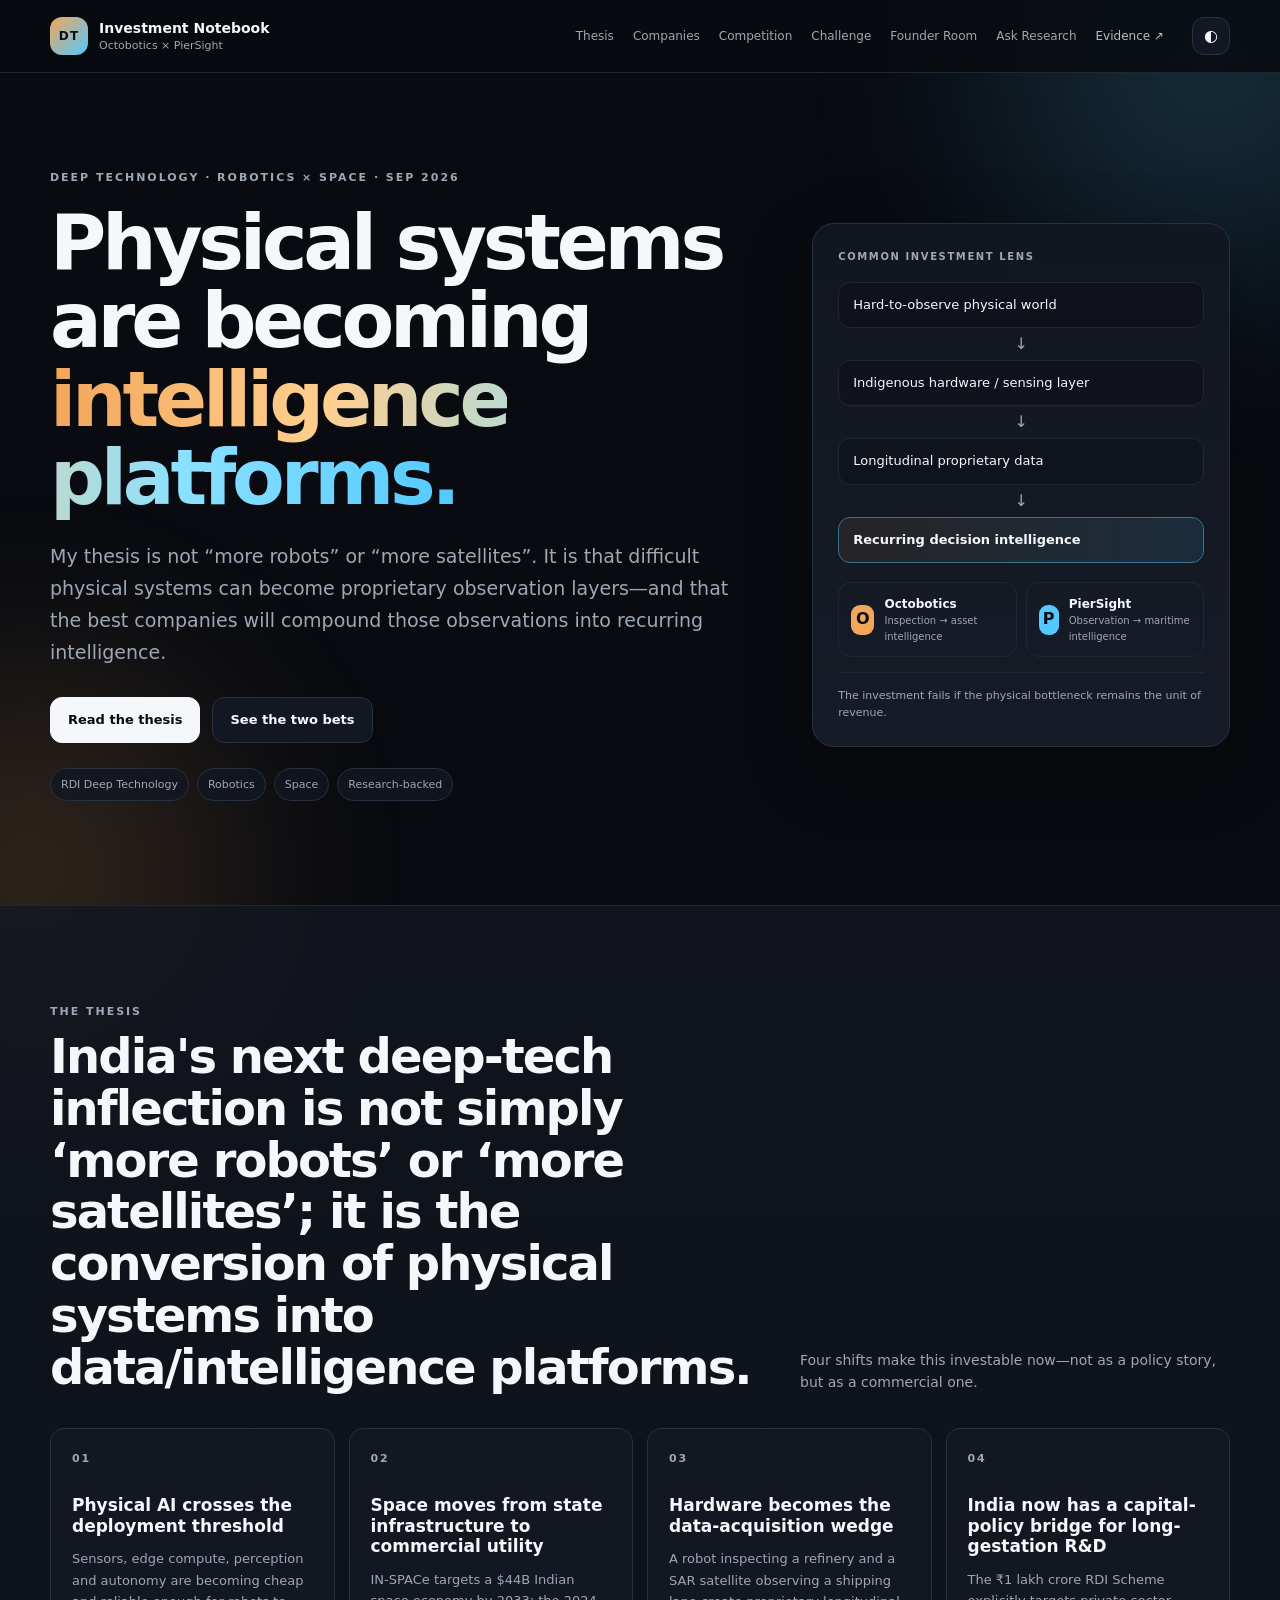
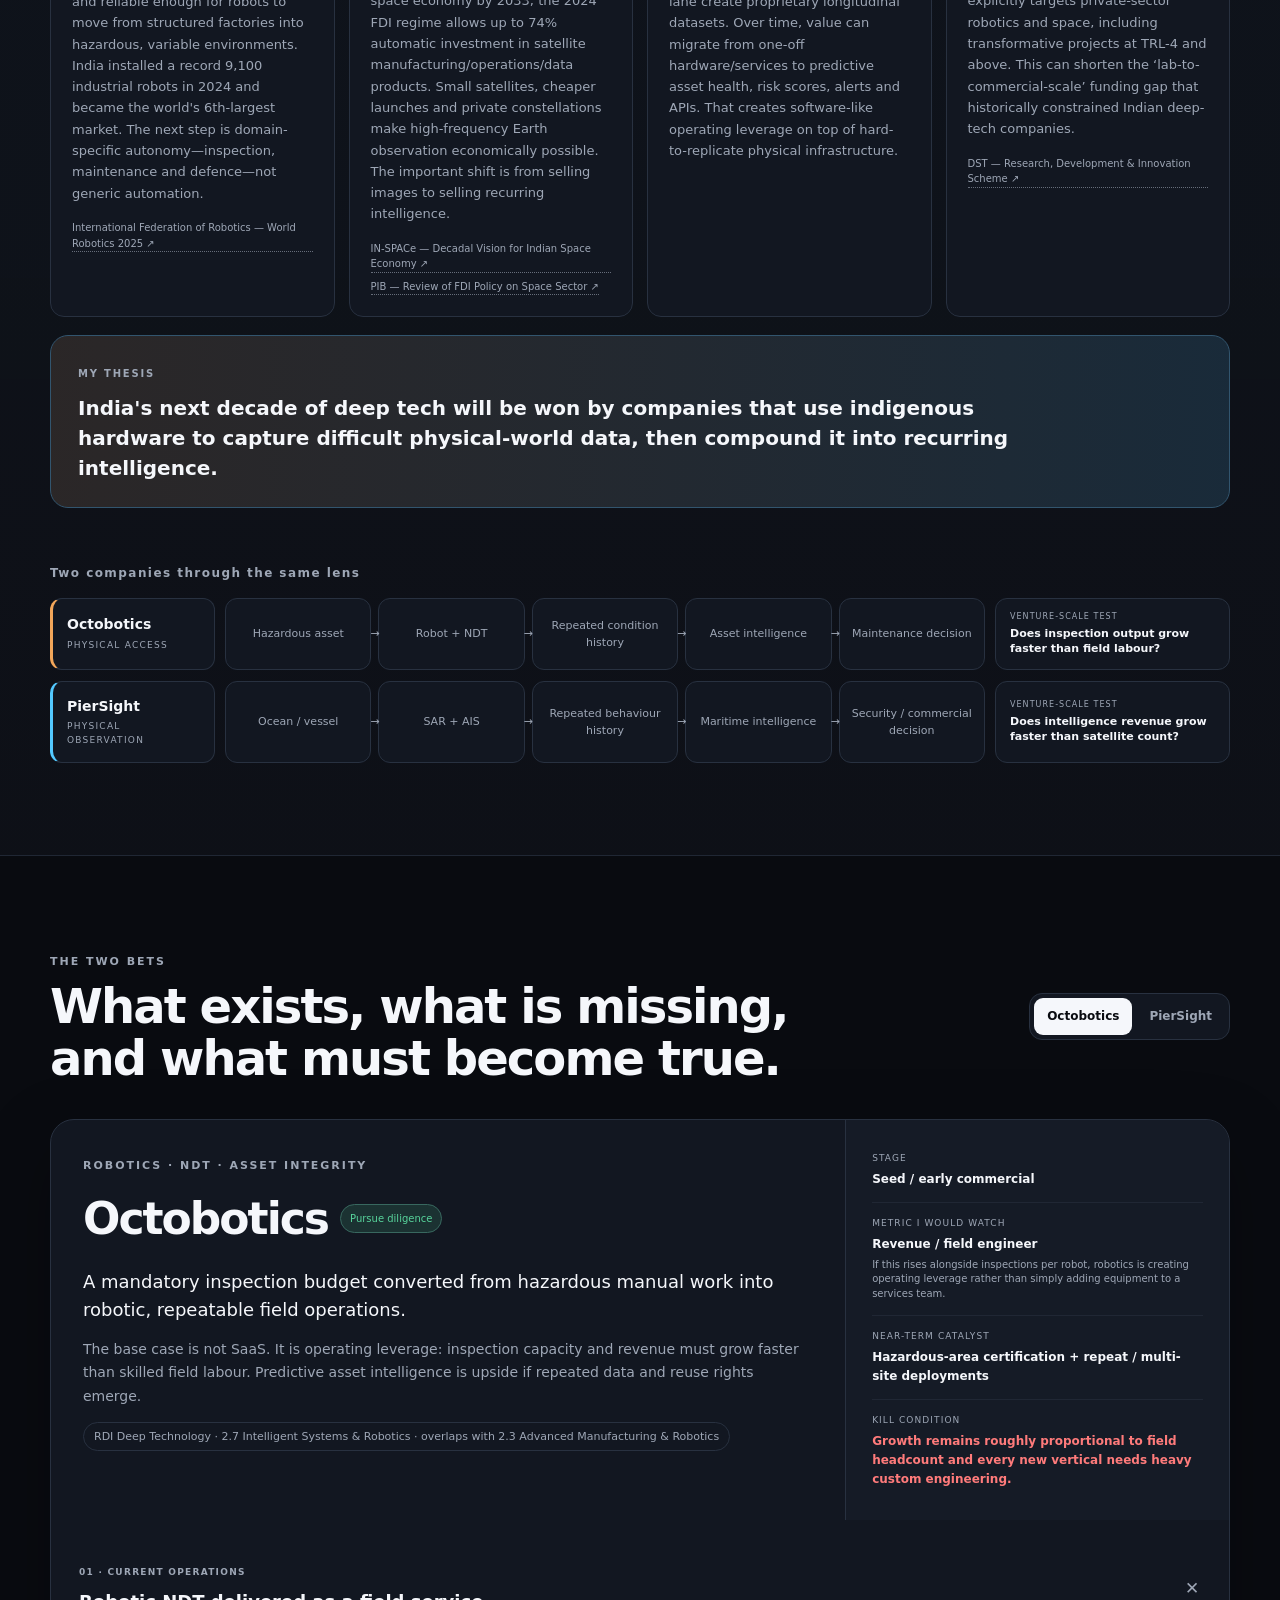
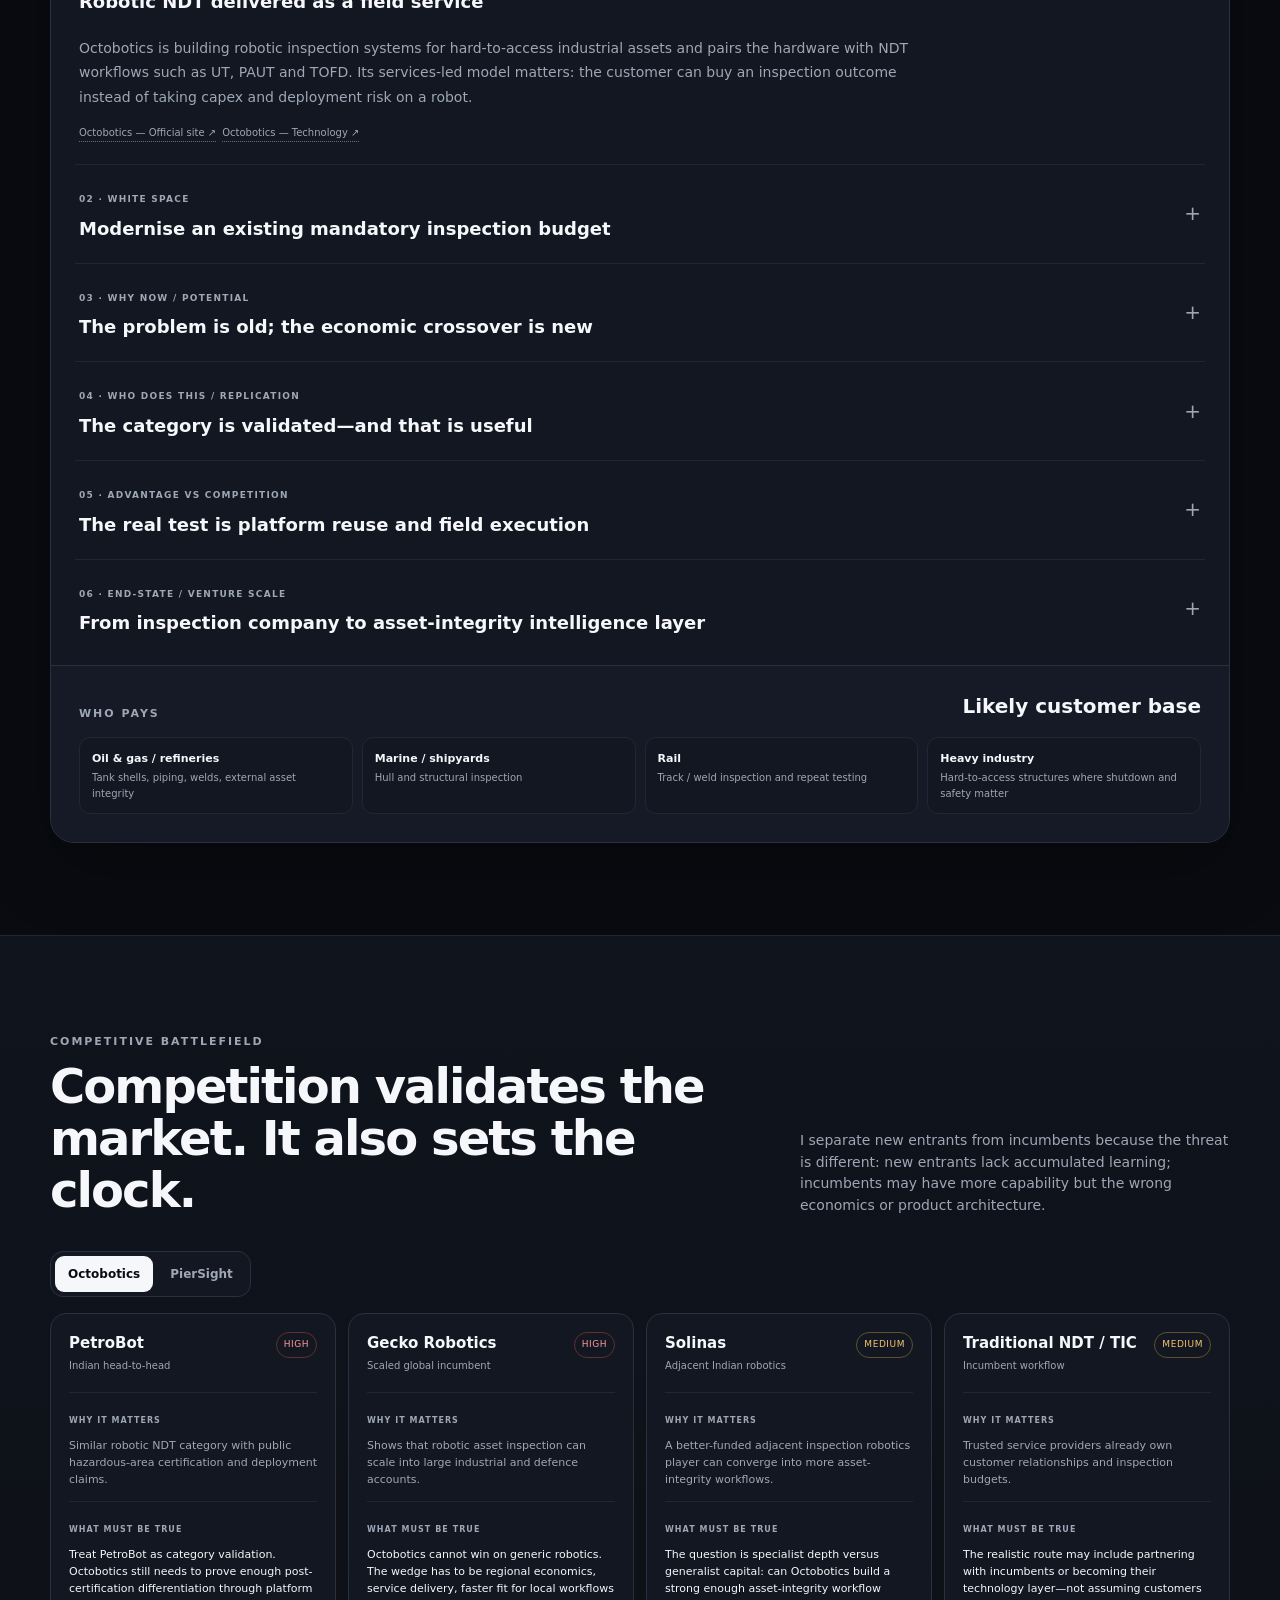
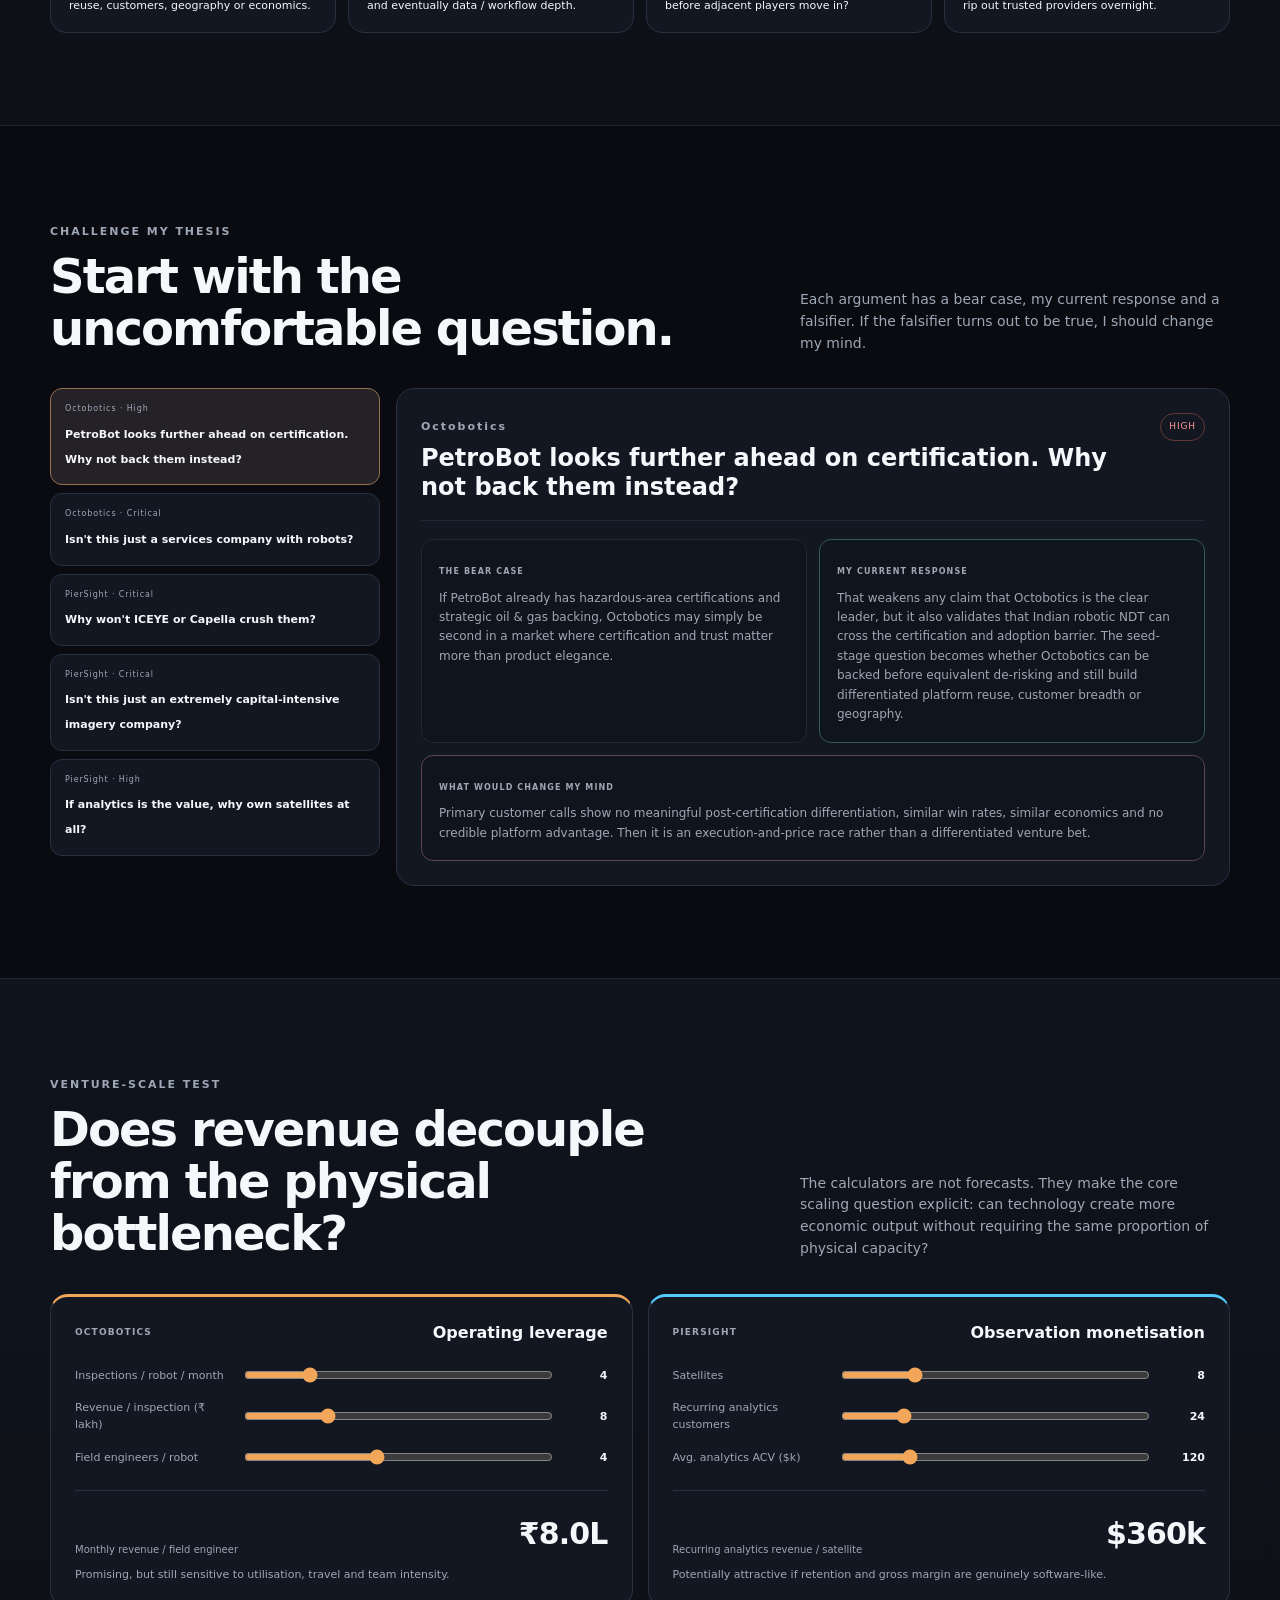
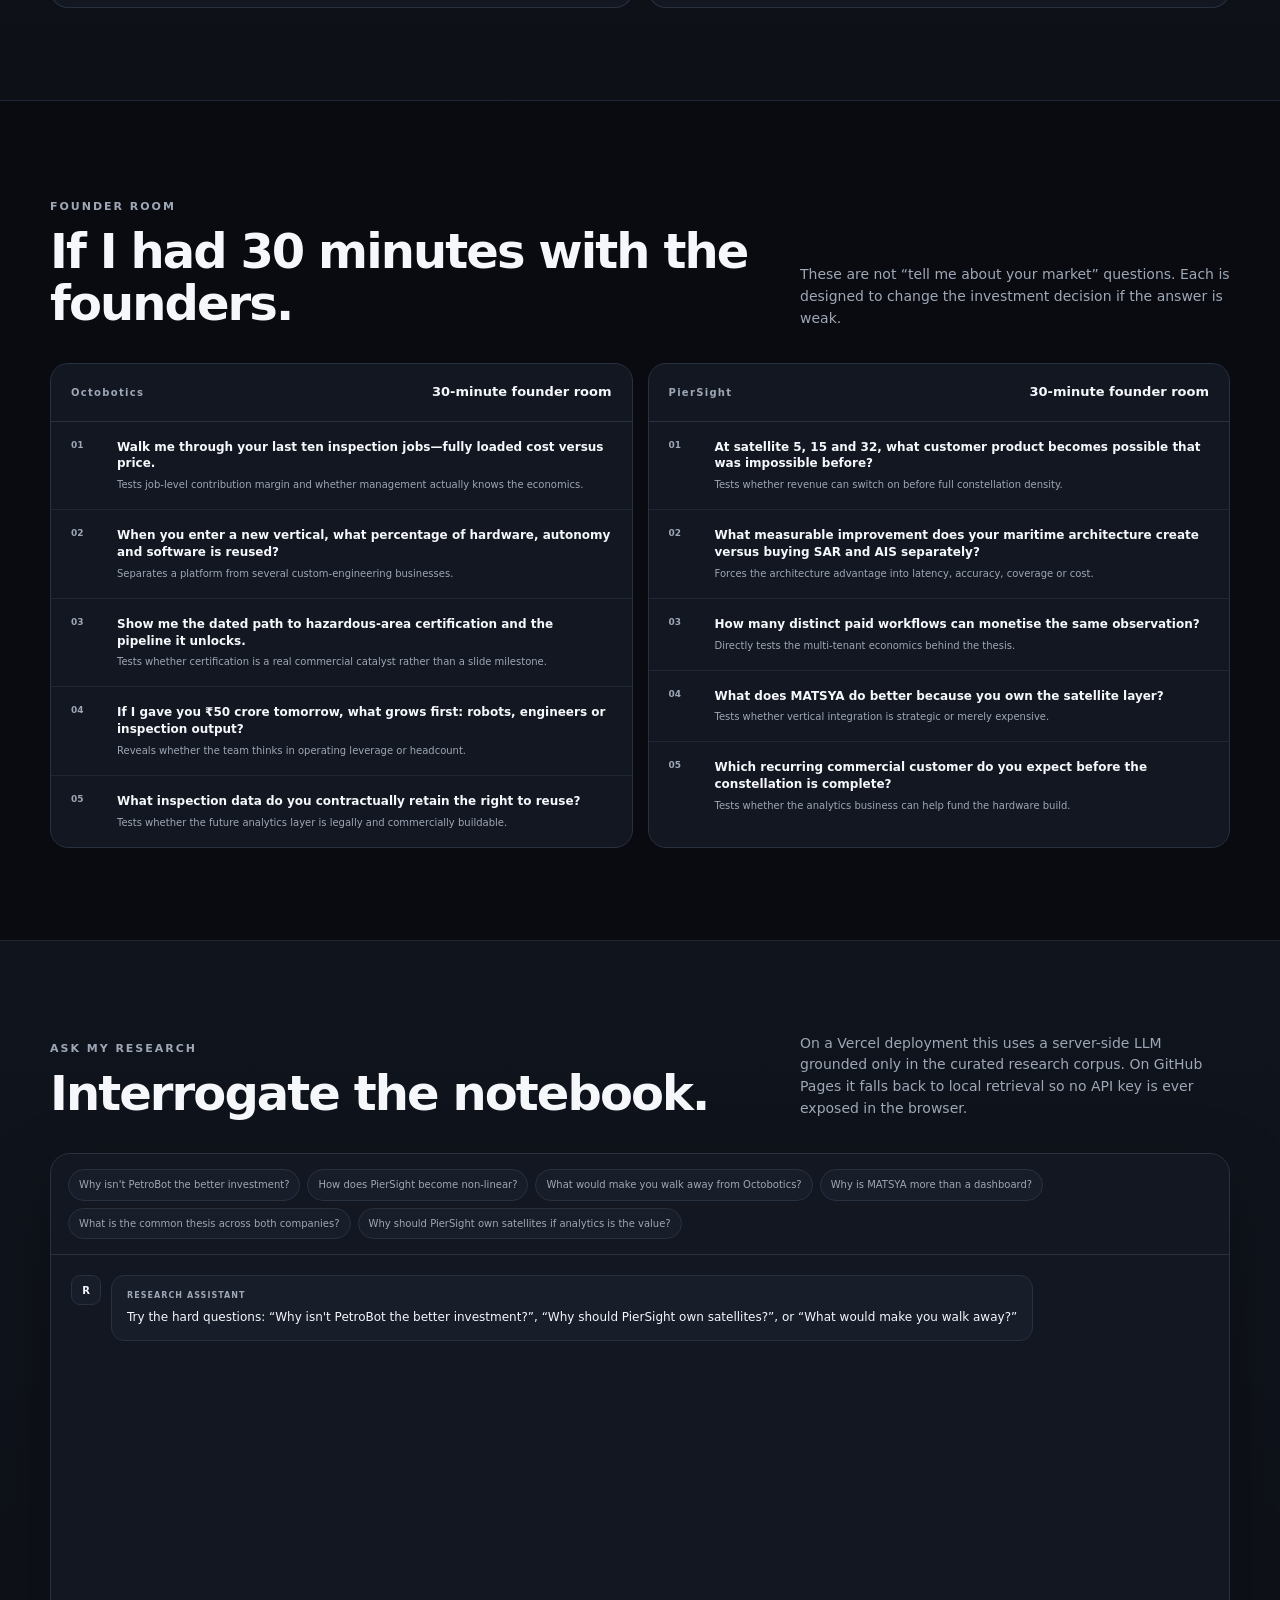
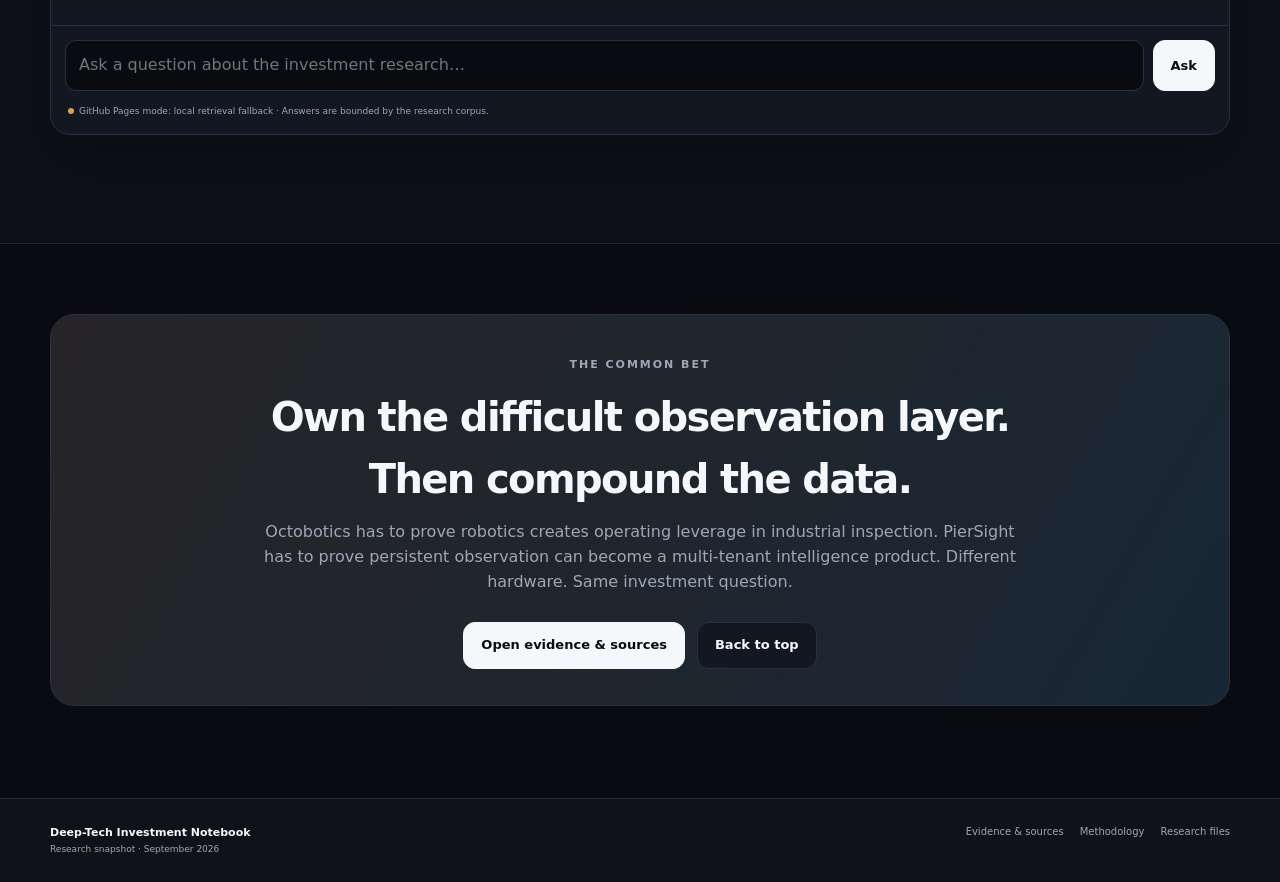
==== index.html @ a045b6f2 "Upgrade to V3" ====
<!doctype html>
<html lang="en" data-theme="dark">
<head>
  <meta charset="utf-8" />
  <meta name="viewport" content="width=device-width, initial-scale=1" />
  <meta name="description" content="Interactive investment notebook on Octobotics and PierSight — Indian deep-tech, robotics and space intelligence." />
  <meta name="color-scheme" content="dark light" />
  <title>Deep-Tech Investment Notebook — Octobotics × PierSight</title>
  <link rel="stylesheet" href="styles.css" />
</head>
<body>
  <div class="ambient ambient-a"></div>
  <div class="ambient ambient-b"></div>

  <header class="nav-shell">
    <nav class="nav wrap">
      <a class="brand" href="#top" aria-label="Home">
        <span class="brand-mark">DT</span>
        <span class="brand-copy"><b>Investment Notebook</b><small>Octobotics × PierSight</small></span>
      </a>
      <div class="nav-links">
        <a href="#thesis">Thesis</a>
        <a href="#companies">Companies</a>
        <a href="#competition">Competition</a>
        <a href="#challenge">Challenge</a>
        <a href="#founder-room">Founder Room</a>
        <a href="#ask">Ask Research</a>
        <a href="evidence.html" class="nav-muted">Evidence ↗</a>
      </div>
      <button id="themeToggle" class="icon-btn" aria-label="Toggle theme">◐</button>
    </nav>
  </header>

  <main id="top">
    <section class="hero wrap section">
      <div class="hero-grid">
        <div class="hero-copy-wrap">
          <div class="eyebrow">DEEP TECHNOLOGY · ROBOTICS × SPACE · SEP 2026</div>
          <h1>Physical systems are becoming <span class="grad">intelligence platforms.</span></h1>
          <p class="hero-copy">My thesis is not “more robots” or “more satellites”. It is that difficult physical systems can become proprietary observation layers—and that the best companies will compound those observations into recurring intelligence.</p>
          <div class="hero-actions">
            <a class="btn primary" href="#thesis">Read the thesis</a>
            <a class="btn ghost" href="#companies">See the two bets</a>
          </div>
          <div class="hero-proof">
            <span>RDI Deep Technology</span>
            <span>Robotics</span>
            <span>Space</span>
            <span>Research-backed</span>
          </div>
        </div>

        <aside class="hero-panel">
          <div class="hero-panel-label">COMMON INVESTMENT LENS</div>
          <div class="equation vertical">
            <span>Hard-to-observe physical world</span>
            <i>↓</i>
            <span>Indigenous hardware / sensing layer</span>
            <i>↓</i>
            <span>Longitudinal proprietary data</span>
            <i>↓</i>
            <strong>Recurring decision intelligence</strong>
          </div>
          <div class="hero-company-pair">
            <div class="mini-company octo-card"><span>O</span><div><b>Octobotics</b><small>Inspection → asset intelligence</small></div></div>
            <div class="mini-company pier-card"><span>P</span><div><b>PierSight</b><small>Observation → maritime intelligence</small></div></div>
          </div>
          <div class="hero-panel-foot">The investment fails if the physical bottleneck remains the unit of revenue.</div>
        </aside>
      </div>
    </section>

    <section id="thesis" class="section band">
      <div class="wrap">
        <div class="section-head thesis-head">
          <div><span class="kicker">THE THESIS</span><h2 id="thesisHeadline"></h2></div>
          <p>Four shifts make this investable now—not as a policy story, but as a commercial one.</p>
        </div>
        <div id="inflectionGrid" class="inflection-grid thesis-grid"></div>
        <div class="thesis-conclusion">
          <span>MY THESIS</span>
          <p id="thesisClosing"></p>
        </div>
        <div class="thesis-bridge">
          <div class="bridge-title">Two companies through the same lens</div>
          <div id="flowBoard" class="flow-board"></div>
        </div>
      </div>
    </section>

    <section id="companies" class="section wrap">
      <div class="section-head split-head">
        <div><span class="kicker">THE TWO BETS</span><h2>What exists, what is missing, and what must become true.</h2></div>
        <div class="segmented" role="tablist" aria-label="Choose company">
          <button class="seg active" data-company="octobotics">Octobotics</button>
          <button class="seg" data-company="piersight">PierSight</button>
        </div>
      </div>
      <div id="companyView"></div>
    </section>

    <section id="competition" class="section band">
      <div class="wrap">
        <div class="section-head">
          <div><span class="kicker">COMPETITIVE BATTLEFIELD</span><h2>Competition validates the market. It also sets the clock.</h2></div>
          <p>I separate new entrants from incumbents because the threat is different: new entrants lack accumulated learning; incumbents may have more capability but the wrong economics or product architecture.</p>
        </div>
        <div class="competition-toolbar">
          <button class="chip active" data-comp-company="octobotics">Octobotics</button>
          <button class="chip" data-comp-company="piersight">PierSight</button>
        </div>
        <div id="competitionGrid" class="competition-grid"></div>
      </div>
    </section>

    <section id="challenge" class="section wrap">
      <div class="section-head">
        <div><span class="kicker">CHALLENGE MY THESIS</span><h2>Start with the uncomfortable question.</h2></div>
        <p>Each argument has a bear case, my current response and a falsifier. If the falsifier turns out to be true, I should change my mind.</p>
      </div>
      <div class="challenge-layout">
        <div id="challengeRail" class="challenge-rail"></div>
        <article id="challengeStage" class="challenge-stage"></article>
      </div>
    </section>

    <section id="venture" class="section band">
      <div class="wrap">
        <div class="section-head">
          <div><span class="kicker">VENTURE-SCALE TEST</span><h2>Does revenue decouple from the physical bottleneck?</h2></div>
          <p>The calculators are not forecasts. They make the core scaling question explicit: can technology create more economic output without requiring the same proportion of physical capacity?</p>
        </div>
        <div class="calc-grid">
          <article class="calc-card octo-accent">
            <div class="calc-title"><span>OCTOBOTICS</span><b>Operating leverage</b></div>
            <label>Inspections / robot / month <input id="octoInspections" type="range" min="2" max="12" value="4"/><output id="octoInspectionsOut">4</output></label>
            <label>Revenue / inspection (₹ lakh) <input id="octoTicket" type="range" min="2" max="25" value="8"/><output id="octoTicketOut">8</output></label>
            <label>Field engineers / robot <input id="octoEngineers" type="range" min="1" max="8" value="4"/><output id="octoEngineersOut">4</output></label>
            <div class="metric-big"><span>Monthly revenue / field engineer</span><strong id="octoMetric">₹8.0L</strong></div>
            <p id="octoInterpretation" class="interpretation"></p>
          </article>

          <article class="calc-card pier-accent">
            <div class="calc-title"><span>PIERSIGHT</span><b>Observation monetisation</b></div>
            <label>Satellites <input id="pierSats" type="range" min="1" max="32" value="8"/><output id="pierSatsOut">8</output></label>
            <label>Recurring analytics customers <input id="pierCustomers" type="range" min="2" max="120" value="24"/><output id="pierCustomersOut">24</output></label>
            <label>Avg. analytics ACV ($k) <input id="pierAcv" type="range" min="20" max="500" step="10" value="120"/><output id="pierAcvOut">120</output></label>
            <div class="metric-big"><span>Recurring analytics revenue / satellite</span><strong id="pierMetric">$360k</strong></div>
            <p id="pierInterpretation" class="interpretation"></p>
          </article>
        </div>
      </div>
    </section>

    <section id="founder-room" class="section wrap">
      <div class="section-head">
        <div><span class="kicker">FOUNDER ROOM</span><h2>If I had 30 minutes with the founders.</h2></div>
        <p>These are not “tell me about your market” questions. Each is designed to change the investment decision if the answer is weak.</p>
      </div>
      <div id="founderGrid" class="founder-grid"></div>
    </section>

    <section id="ask" class="section band ask-section">
      <div class="wrap">
        <div class="section-head">
          <div><span class="kicker">ASK MY RESEARCH</span><h2>Interrogate the notebook.</h2></div>
          <p>On a Vercel deployment this uses a server-side LLM grounded only in the curated research corpus. On GitHub Pages it falls back to local retrieval so no API key is ever exposed in the browser.</p>
        </div>
        <div class="chat-shell">
          <div id="suggestions" class="suggestions"></div>
          <div id="chatLog" class="chat-log">
            <div class="msg assistant">
              <div class="avatar">R</div>
              <div class="bubble">
                <span class="answer-label">RESEARCH ASSISTANT</span>
                <p>Try the hard questions: “Why isn't PetroBot the better investment?”, “Why should PierSight own satellites?”, or “What would make you walk away?”</p>
              </div>
            </div>
          </div>
          <form id="chatForm" class="chat-form">
            <input id="chatInput" autocomplete="off" placeholder="Ask a question about the investment research…" />
            <button class="btn primary" type="submit">Ask</button>
          </form>
          <div class="chat-note"><span class="status-dot"></span><span id="assistantMode">Detecting assistant mode…</span> · Answers are bounded by the research corpus.</div>
        </div>
      </div>
    </section>

    <section class="section wrap closing-section">
      <div class="closing-card">
        <span class="kicker">THE COMMON BET</span>
        <h2>Own the difficult observation layer. Then compound the data.</h2>
        <p>Octobotics has to prove robotics creates operating leverage in industrial inspection. PierSight has to prove persistent observation can become a multi-tenant intelligence product. Different hardware. Same investment question.</p>
        <div class="closing-actions">
          <a class="btn primary" href="evidence.html">Open evidence & sources</a>
          <a class="btn ghost" href="#top">Back to top</a>
        </div>
      </div>
    </section>
  </main>

  <footer class="footer">
    <div class="wrap footer-inner">
      <div><b>Deep-Tech Investment Notebook</b><span>Research snapshot · September 2026</span></div>
      <div class="footer-links"><a href="evidence.html">Evidence & sources</a><a href="research/methodology.md">Methodology</a><a href="research/sources.md">Research files</a></div>
    </div>
  </footer>

  <script src="data.js"></script>
  <script src="app.js"></script>
</body>
</html>
---- styles.css ----
:root{
  --bg:#090b10; --bg-2:#0f1219; --panel:#121721; --panel-2:#171d29; --text:#f5f7fb; --muted:#9ea7b6;
  --line:#283140; --line-soft:#202734; --accent:#53c9ff; --octo:#f2a65a; --pier:#53c9ff; --good:#57d39b; --bad:#ff7b7b;
  --shadow:0 24px 70px rgba(0,0,0,.26); --radius:22px; --radius-sm:14px; --wrap:1180px;
}
html[data-theme="light"]{
  --bg:#f5f6f8; --bg-2:#fff; --panel:#fff; --panel-2:#f1f3f6; --text:#141821; --muted:#606b7b;
  --line:#dfe4eb; --line-soft:#e9edf2; --shadow:0 24px 60px rgba(25,31,43,.08);
}
*{box-sizing:border-box} html{scroll-behavior:smooth} body{margin:0;background:var(--bg);color:var(--text);font-family:Inter,ui-sans-serif,system-ui,-apple-system,BlinkMacSystemFont,"Segoe UI",sans-serif;line-height:1.55;overflow-x:hidden}
a{color:inherit;text-decoration:none} button,input{font:inherit} button{color:inherit}.wrap{width:min(var(--wrap),calc(100% - 44px));margin:0 auto}.section{padding:92px 0}.band{background:linear-gradient(180deg,color-mix(in srgb,var(--panel) 78%,transparent),color-mix(in srgb,var(--bg-2) 84%,transparent));border-top:1px solid var(--line-soft);border-bottom:1px solid var(--line-soft)}
.ambient{position:fixed;inset:auto;pointer-events:none;filter:blur(110px);opacity:.18;z-index:-1;border-radius:50%}.ambient-a{width:420px;height:420px;background:var(--pier);top:-150px;right:-140px}.ambient-b{width:380px;height:380px;background:var(--octo);bottom:-160px;left:-160px}
.nav-shell{position:sticky;top:0;z-index:50;background:color-mix(in srgb,var(--bg) 85%,transparent);backdrop-filter:blur(16px);border-bottom:1px solid var(--line-soft)}.nav{height:72px;display:flex;align-items:center;gap:28px}.brand{display:flex;align-items:center;gap:11px;margin-right:auto}.brand-mark{display:grid;place-items:center;width:38px;height:38px;border-radius:12px;background:linear-gradient(135deg,var(--octo),var(--pier));color:#081019;font-weight:900;font-size:12px;letter-spacing:.1em}.brand-copy{display:flex;flex-direction:column;line-height:1.15}.brand-copy b{font-size:14px}.brand-copy small{font-size:11px;color:var(--muted);margin-top:4px}.nav-links{display:flex;align-items:center;gap:19px;font-size:12px;color:var(--muted)}.nav-links a:hover{color:var(--text)}.nav-links .nav-muted{color:color-mix(in srgb,var(--muted) 74%,var(--text))}.icon-btn{width:38px;height:38px;border-radius:12px;border:1px solid var(--line);background:var(--panel);cursor:pointer}
.hero{padding-top:96px;padding-bottom:104px}.hero-grid{display:grid;grid-template-columns:1.25fr .75fr;gap:66px;align-items:center}.eyebrow,.kicker{font-size:11px;letter-spacing:.18em;font-weight:800;color:var(--muted)}.hero h1{font-size:clamp(48px,6vw,78px);line-height:1.02;letter-spacing:-.055em;margin:18px 0 24px;max-width:870px}.grad{background:linear-gradient(90deg,var(--octo),#ffcf8f 32%,#8be1ff 68%,var(--pier));-webkit-background-clip:text;background-clip:text;color:transparent}.hero-copy{font-size:19px;color:var(--muted);max-width:760px;line-height:1.68}.hero-actions,.closing-actions{display:flex;gap:12px;margin-top:28px}.btn{display:inline-flex;align-items:center;justify-content:center;padding:12px 17px;border-radius:12px;border:1px solid var(--line);font-size:13px;font-weight:750;cursor:pointer}.btn.primary{background:var(--text);color:var(--bg);border-color:var(--text)}.btn.ghost{background:var(--panel);color:var(--text)}.hero-proof{display:flex;flex-wrap:wrap;gap:8px;margin-top:25px}.hero-proof span,.rdi-chip{padding:7px 10px;border:1px solid var(--line);border-radius:999px;color:var(--muted);font-size:11px;background:color-mix(in srgb,var(--panel) 80%,transparent)}
.hero-panel{border:1px solid var(--line);border-radius:var(--radius);padding:25px;background:linear-gradient(180deg,color-mix(in srgb,var(--panel) 94%,transparent),color-mix(in srgb,var(--panel-2) 96%,transparent));box-shadow:var(--shadow)}.hero-panel-label{font-size:10px;letter-spacing:.16em;font-weight:850;color:var(--muted);margin-bottom:18px}.equation.vertical{display:flex;flex-direction:column;gap:8px}.equation.vertical span,.equation.vertical strong{padding:12px 14px;border:1px solid var(--line-soft);background:color-mix(in srgb,var(--bg) 34%,transparent);border-radius:12px;font-size:13px}.equation.vertical strong{border-color:color-mix(in srgb,var(--pier) 42%,var(--line));background:linear-gradient(90deg,color-mix(in srgb,var(--octo) 9%,var(--panel)),color-mix(in srgb,var(--pier) 12%,var(--panel)))}.equation.vertical i{font-style:normal;color:var(--muted);text-align:center;line-height:1}.hero-company-pair{display:grid;grid-template-columns:1fr 1fr;gap:9px;margin-top:19px}.mini-company{display:flex;align-items:center;gap:10px;padding:12px;border:1px solid var(--line-soft);border-radius:13px}.mini-company>span{display:grid;place-items:center;width:30px;height:30px;border-radius:9px;font-weight:900;color:#0b0d12}.octo-card>span{background:var(--octo)}.pier-card>span{background:var(--pier)}.mini-company div{display:flex;flex-direction:column}.mini-company b{font-size:12px}.mini-company small{font-size:10px;color:var(--muted)}.hero-panel-foot{margin-top:15px;font-size:11px;color:var(--muted);border-top:1px solid var(--line-soft);padding-top:14px}
.section-head{display:flex;justify-content:space-between;gap:38px;align-items:end;margin-bottom:34px}.section-head>div{max-width:760px}.section-head h2{font-size:clamp(30px,4vw,48px);letter-spacing:-.04em;line-height:1.08;margin:8px 0 0}.section-head>p{max-width:430px;color:var(--muted);font-size:14px;margin:0}.thesis-head h2{max-width:900px}.thesis-grid{grid-template-columns:repeat(2,1fr)}.inflection-grid{display:grid;grid-template-columns:repeat(4,1fr);gap:14px}.inflection{position:relative;border:1px solid var(--line);background:var(--panel);border-radius:var(--radius-sm);padding:21px;min-height:235px}.inflection .num{font-size:11px;letter-spacing:.16em;color:var(--muted);font-weight:850}.inflection h3{font-size:17px;margin:28px 0 12px;line-height:1.22}.inflection p{font-size:13px;color:var(--muted);margin:0;line-height:1.64}.thesis-inflection{min-height:285px}.thesis-conclusion{margin-top:18px;padding:24px 27px;border-radius:18px;background:linear-gradient(90deg,color-mix(in srgb,var(--octo) 11%,var(--panel)),color-mix(in srgb,var(--pier) 11%,var(--panel)));border:1px solid color-mix(in srgb,var(--pier) 24%,var(--line))}.thesis-conclusion span{font-size:10px;letter-spacing:.18em;font-weight:850;color:var(--muted)}.thesis-conclusion p{font-size:20px;line-height:1.5;font-weight:700;max-width:1000px;margin:8px 0 0}.inline-sources{display:flex;flex-wrap:wrap;gap:6px;margin-top:16px}.inline-sources a{font-size:10px;color:var(--muted);border-bottom:1px dotted color-mix(in srgb,var(--muted) 60%,transparent)}.inline-sources a:hover{color:var(--text)}.thesis-bridge{margin-top:56px}.bridge-title{font-size:12px;font-weight:800;letter-spacing:.12em;color:var(--muted);margin-bottom:15px}.flow-board{display:grid;gap:11px}.flow-row{display:grid;grid-template-columns:165px 1fr 235px;gap:10px;align-items:stretch}.flow-company,.flow-test,.flow-step{border:1px solid var(--line);border-radius:12px;background:var(--panel)}.flow-company{padding:14px;display:flex;flex-direction:column;justify-content:center}.flow-company.octobotics{border-left:3px solid var(--octo)}.flow-company.piersight{border-left:3px solid var(--pier)}.flow-company b{font-size:14px}.flow-company small{font-size:9px;letter-spacing:.14em;color:var(--muted);margin-top:3px}.flow-steps{display:grid;grid-template-columns:repeat(5,1fr);gap:7px}.flow-step{padding:13px 8px;display:grid;place-items:center;text-align:center;font-size:11px;color:var(--muted);position:relative}.flow-step:not(:last-child):after{content:"→";position:absolute;right:-9px;color:var(--muted);z-index:3}.flow-test{padding:12px 14px;display:flex;flex-direction:column;justify-content:center}.flow-test small{font-size:8px;letter-spacing:.13em;color:var(--muted);margin-bottom:4px}.flow-test b{font-size:11px;line-height:1.35}
.split-head{align-items:center}.segmented,.competition-toolbar{display:flex;gap:4px;padding:4px;border-radius:13px;background:var(--panel);border:1px solid var(--line)}.seg,.chip{border:0;background:transparent;padding:9px 13px;border-radius:9px;color:var(--muted);font-size:12px;font-weight:750;cursor:pointer}.seg.active,.chip.active{background:var(--text);color:var(--bg)}.company-shell{border:1px solid var(--line);border-radius:24px;background:var(--panel);overflow:hidden;box-shadow:var(--shadow)}.company-summary{display:grid;grid-template-columns:1.35fr .65fr}.company-summary-main{padding:32px;border-right:1px solid var(--line)}.company-title-row{display:flex;align-items:center;gap:12px;margin:8px 0}.company-title-row h3{font-size:44px;letter-spacing:-.045em;margin:0}.status-badge{font-size:10px;padding:6px 9px;border-radius:999px;background:color-mix(in srgb,var(--good) 14%,transparent);color:var(--good);border:1px solid color-mix(in srgb,var(--good) 34%,var(--line))}.company-one-line{font-size:18px;max-width:720px;margin:15px 0 10px}.company-thesis{font-size:14px;color:var(--muted);max-width:760px;line-height:1.7}.company-scorecard{padding:18px 26px;background:color-mix(in srgb,var(--panel-2) 70%,transparent)}.score-row{padding:14px 0;border-bottom:1px solid var(--line-soft);display:flex;flex-direction:column;gap:4px}.score-row:last-child{border-bottom:0}.score-row small{font-size:9px;letter-spacing:.12em;text-transform:uppercase;color:var(--muted)}.score-row b{font-size:12px}.score-row span{font-size:10px;color:var(--muted);line-height:1.45}.score-row.danger b{color:var(--bad)}.company-sections{padding:18px 24px 8px}.company-section{border-top:1px solid var(--line-soft)}.company-section:first-child{border-top:0}.section-toggle{width:100%;display:flex;justify-content:space-between;align-items:center;text-align:left;border:0;background:transparent;padding:20px 4px;cursor:pointer}.section-toggle span{font-size:9px;letter-spacing:.14em;color:var(--muted);font-weight:800}.section-toggle h4{font-size:18px;margin:5px 0 0}.section-toggle i{font-style:normal;font-size:20px;color:var(--muted);transition:transform .2s}.company-section.open .section-toggle i{transform:rotate(45deg)}.section-body{display:none;padding:0 4px 22px;max-width:850px}.company-section.open .section-body{display:block}.section-body p{font-size:14px;color:var(--muted);line-height:1.75;margin:0}.customer-panel{border-top:1px solid var(--line);padding:25px 28px 28px;background:color-mix(in srgb,var(--panel-2) 68%,transparent)}.customer-panel-head{display:flex;align-items:end;justify-content:space-between;margin-bottom:15px}.customer-panel-head h4{font-size:20px;margin:0}.customer-grid{display:grid;grid-template-columns:repeat(4,1fr);gap:9px}.customer{padding:12px;border:1px solid var(--line-soft);border-radius:11px;background:var(--panel);display:flex;flex-direction:column}.customer b{font-size:11px}.customer small{font-size:10px;color:var(--muted);margin-top:3px}
.competition-toolbar{width:max-content;margin-bottom:16px}.competition-grid{display:grid;grid-template-columns:repeat(4,1fr);gap:12px}.competitor{border:1px solid var(--line);border-radius:16px;background:var(--panel);padding:18px;min-height:285px}.competitor-head{display:flex;justify-content:space-between;gap:9px;align-items:start;margin-bottom:18px}.competitor-head>div{display:flex;flex-direction:column}.competitor-head b{font-size:15px}.competitor-head small{font-size:10px;color:var(--muted);margin-top:3px}.threat{font-size:9px;padding:5px 7px;border-radius:999px;border:1px solid var(--line);text-transform:uppercase;letter-spacing:.06em}.threat.high,.threat.very-high,.threat.critical{color:#ff9b9b;border-color:#5f3030}.threat.medium-high,.threat.medium{color:#f5c66d;border-color:#5f5130}.competitor-block{border-top:1px solid var(--line-soft);padding-top:13px;margin-top:13px}.competitor-block span{font-size:8px;letter-spacing:.13em;color:var(--muted);font-weight:850}.competitor-block p{font-size:11px;color:var(--muted);line-height:1.55;margin:6px 0 0}.competitor-block.response p{color:var(--text)}
.challenge-layout{display:grid;grid-template-columns:330px 1fr;gap:16px}.challenge-rail{display:flex;flex-direction:column;gap:8px}.challenge-tab{text-align:left;border:1px solid var(--line);background:var(--panel);padding:14px;border-radius:12px;cursor:pointer}.challenge-tab small{font-size:8px;letter-spacing:.11em;color:var(--muted);display:block;margin-bottom:5px}.challenge-tab b{font-size:11px;line-height:1.4}.challenge-tab.active{border-color:color-mix(in srgb,var(--accent) 55%,var(--line));background:color-mix(in srgb,var(--accent) 8%,var(--panel))}.challenge-stage{border:1px solid var(--line);border-radius:18px;background:var(--panel);padding:24px}.challenge-stage-head{display:flex;justify-content:space-between;gap:16px;align-items:start;border-bottom:1px solid var(--line-soft);padding-bottom:18px}.challenge-stage-head h3{font-size:24px;line-height:1.2;margin:6px 0 0}.severity{font-size:9px;letter-spacing:.1em;text-transform:uppercase;border:1px solid #653737;color:#ff9696;padding:6px 8px;border-radius:999px}.challenge-columns{display:grid;grid-template-columns:1fr 1fr;gap:12px;margin-top:18px}.challenge-block{padding:17px;border:1px solid var(--line-soft);border-radius:12px;background:color-mix(in srgb,var(--bg) 24%,transparent)}.challenge-block.full{grid-column:1/-1}.challenge-block span{font-size:8px;letter-spacing:.14em;font-weight:850;color:var(--muted)}.challenge-block p{font-size:12px;color:var(--muted);line-height:1.62;margin:7px 0 0}.challenge-block.answer{border-color:color-mix(in srgb,var(--good) 24%,var(--line))}.challenge-block.falsifier{border-color:color-mix(in srgb,var(--bad) 24%,var(--line))}
.calc-grid{display:grid;grid-template-columns:1fr 1fr;gap:15px}.calc-card{border:1px solid var(--line);border-radius:18px;background:var(--panel);padding:24px}.octo-accent{border-top:3px solid var(--octo)}.pier-accent{border-top:3px solid var(--pier)}.calc-title{display:flex;justify-content:space-between;align-items:center;margin-bottom:20px}.calc-title span{font-size:9px;letter-spacing:.13em;color:var(--muted);font-weight:850}.calc-title b{font-size:16px}.calc-card label{display:grid;grid-template-columns:1fr 2fr 45px;align-items:center;gap:12px;font-size:11px;margin:14px 0;color:var(--muted)}input[type=range]{accent-color:var(--accent);width:100%}output{text-align:right;color:var(--text);font-weight:750}.metric-big{border-top:1px solid var(--line);margin-top:23px;padding-top:20px;display:flex;justify-content:space-between;align-items:end}.metric-big span{font-size:10px;color:var(--muted)}.metric-big strong{font-size:30px;letter-spacing:-.03em}.interpretation{font-size:11px;color:var(--muted);margin:8px 0 0}
.founder-grid{display:grid;grid-template-columns:1fr 1fr;gap:15px}.founder-card{border:1px solid var(--line);border-radius:18px;background:var(--panel);overflow:hidden}.founder-head{display:flex;justify-content:space-between;align-items:center;padding:18px 20px;border-bottom:1px solid var(--line)}.founder-head span{font-size:10px;letter-spacing:.13em;color:var(--muted);font-weight:850}.founder-head b{font-size:13px}.founder-q{display:grid;grid-template-columns:36px 1fr;gap:10px;padding:17px 20px;border-bottom:1px solid var(--line-soft)}.founder-q:last-child{border-bottom:0}.rank{font-size:9px;color:var(--muted);font-weight:850}.founder-q div:last-child{display:flex;flex-direction:column;gap:5px}.founder-q b{font-size:12px;line-height:1.4}.founder-q span{font-size:10px;color:var(--muted);line-height:1.5}
.ask-section{padding-bottom:108px}.chat-shell{border:1px solid var(--line);border-radius:20px;background:var(--panel);overflow:hidden;box-shadow:var(--shadow)}.suggestions{display:flex;gap:7px;flex-wrap:wrap;padding:15px 17px;border-bottom:1px solid var(--line)}.suggestion{background:var(--panel-2);border:1px solid var(--line);border-radius:999px;padding:7px 10px;font-size:10px;color:var(--muted);cursor:pointer}.suggestion:hover{color:var(--text);border-color:color-mix(in srgb,var(--accent) 40%,var(--line))}.chat-log{height:370px;overflow:auto;padding:20px;display:flex;flex-direction:column;gap:16px}.msg{display:flex;gap:10px;max-width:88%}.msg.user{align-self:flex-end;flex-direction:row-reverse}.avatar{width:30px;height:30px;border-radius:9px;background:var(--panel-2);border:1px solid var(--line);display:grid;place-items:center;font-size:10px;font-weight:900;flex:0 0 auto}.msg.user .avatar{background:var(--text);color:var(--bg)}.bubble{padding:13px 15px;border-radius:13px;background:var(--panel-2);border:1px solid var(--line);font-size:12px;line-height:1.65}.msg.user .bubble{background:var(--text);color:var(--bg);border-color:var(--text)}.bubble p{margin:0}.answer-label{display:block;font-size:8px;letter-spacing:.13em;color:var(--muted);font-weight:900;margin-bottom:5px}.inline-cite{color:var(--pier);font-weight:800}.citation-row{display:flex;flex-wrap:wrap;gap:6px;margin-top:12px;padding-top:10px;border-top:1px solid var(--line-soft)}.citation-row a{font-size:9px;color:var(--muted);padding:5px 7px;border:1px solid var(--line-soft);border-radius:7px}.unresolved{margin-top:10px;padding:9px;border-radius:8px;background:color-mix(in srgb,var(--bad) 8%,var(--panel));border:1px solid color-mix(in srgb,var(--bad) 22%,var(--line));font-size:10px;color:var(--muted)}.typing{opacity:.75}.chat-form{display:flex;gap:9px;padding:14px;border-top:1px solid var(--line)}.chat-form input{flex:1;border:1px solid var(--line);background:var(--bg);color:var(--text);padding:12px 13px;border-radius:11px;outline:none}.chat-form input:focus{border-color:color-mix(in srgb,var(--accent) 55%,var(--line))}.chat-note{padding:0 17px 15px;font-size:9px;color:var(--muted)}.status-dot{display:inline-block;width:6px;height:6px;border-radius:50%;background:#d9a34d;margin-right:5px}.status-dot.live{background:var(--good);box-shadow:0 0 0 3px color-mix(in srgb,var(--good) 16%,transparent)}
.closing-section{padding-top:70px}.closing-card{padding:36px;border:1px solid var(--line);border-radius:24px;background:linear-gradient(120deg,color-mix(in srgb,var(--octo) 9%,var(--panel)),color-mix(in srgb,var(--pier) 9%,var(--panel)));text-align:center}.closing-card h2{font-size:40px;letter-spacing:-.04em;margin:10px auto;max-width:820px}.closing-card p{color:var(--muted);max-width:760px;margin:0 auto}.closing-actions{justify-content:center}
.footer{border-top:1px solid var(--line);padding:25px 0;background:var(--bg-2)}.footer-inner{display:flex;justify-content:space-between;gap:20px}.footer-inner>div:first-child{display:flex;flex-direction:column}.footer-inner b{font-size:11px}.footer-inner span{font-size:9px;color:var(--muted);margin-top:2px}.footer-links{display:flex;gap:16px;font-size:10px;color:var(--muted)}
/* Evidence page */
.evidence-hero{padding-top:94px;padding-bottom:62px}.evidence-hero h1{font-size:60px;line-height:1.02;letter-spacing:-.05em;margin:12px 0 18px;max-width:800px}.evidence-hero>p{color:var(--muted);font-size:16px;max-width:720px}.method-strip{display:grid;grid-template-columns:repeat(4,1fr);gap:8px;margin-top:28px}.method-strip span{border:1px solid var(--line);background:var(--panel);border-radius:10px;padding:12px;font-size:10px;color:var(--muted)}.method-strip b{display:block;color:var(--text);font-size:9px;letter-spacing:.09em;margin-bottom:3px}.evidence-controls{display:flex;justify-content:space-between;gap:20px;margin-bottom:18px}.filters{display:flex;gap:6px;flex-wrap:wrap}.filter{border:1px solid var(--line);background:var(--panel);padding:8px 11px;border-radius:9px;color:var(--muted);font-size:10px;text-transform:uppercase;cursor:pointer}.filter.active{background:var(--text);color:var(--bg);border-color:var(--text)}.evidence-search{width:min(380px,100%);border:1px solid var(--line);background:var(--panel);color:var(--text);padding:10px 12px;border-radius:10px;outline:none}.evidence-list{display:grid;gap:8px}.evidence-item{display:grid;grid-template-columns:1.2fr .8fr;gap:20px;border:1px solid var(--line);background:var(--panel);border-radius:12px;padding:14px 15px}.evidence-main{display:flex;gap:11px;align-items:start}.evidence-main p{font-size:11px;margin:1px 0 0}.pill{font-size:8px;text-transform:uppercase;letter-spacing:.09em;padding:5px 7px;border-radius:999px;border:1px solid var(--line);white-space:nowrap}.pill.fact{color:#74d8ff}.pill.assumption{color:#f2cb74}.pill.thesis{color:#a8dc9b}.pill.risk{color:#ff9797}.evidence-meta{display:flex;gap:12px;justify-content:flex-end;align-items:center;font-size:9px;color:var(--muted)}.evidence-meta a{color:var(--text);text-align:right}.evidence-meta em{font-style:normal}.empty-state{padding:30px;border:1px dashed var(--line);border-radius:12px;color:var(--muted);text-align:center}.source-grid{display:grid;grid-template-columns:repeat(3,1fr);gap:10px}.source{border:1px solid var(--line);border-radius:12px;background:var(--panel);padding:16px;display:flex;flex-direction:column;gap:6px}.source:hover{border-color:color-mix(in srgb,var(--accent) 45%,var(--line))}.source-kind{font-size:8px;text-transform:uppercase;letter-spacing:.1em;color:var(--muted)}.source b{font-size:12px}.source small{font-size:9px;color:var(--muted);line-height:1.5}.source code{font-size:8px;color:var(--muted);margin-top:4px}.methodology-card{border:1px solid var(--line);border-radius:20px;background:var(--panel);padding:30px}.methodology-card h2{font-size:36px;margin:8px 0}.methodology-card p{color:var(--muted);max-width:780px}.methodology-card .btn{margin-top:10px}
@media (max-width:980px){.nav-links{display:none}.hero-grid{grid-template-columns:1fr}.hero-panel{max-width:640px}.thesis-grid,.inflection-grid{grid-template-columns:1fr 1fr}.flow-row{grid-template-columns:1fr}.flow-steps{grid-template-columns:repeat(5,1fr)}.company-summary{grid-template-columns:1fr}.company-summary-main{border-right:0;border-bottom:1px solid var(--line)}.competition-grid{grid-template-columns:1fr 1fr}.challenge-layout{grid-template-columns:1fr}.challenge-rail{display:grid;grid-template-columns:1fr 1fr}.customer-grid{grid-template-columns:1fr 1fr}.source-grid{grid-template-columns:1fr 1fr}}
@media (max-width:700px){.wrap{width:min(100% - 26px,var(--wrap))}.section{padding:64px 0}.hero{padding-top:66px}.hero h1{font-size:46px}.hero-copy{font-size:16px}.hero-company-pair{grid-template-columns:1fr}.section-head{flex-direction:column;align-items:start}.section-head h2{font-size:34px}.thesis-grid,.inflection-grid,.competition-grid,.calc-grid,.founder-grid,.source-grid{grid-template-columns:1fr}.flow-steps{grid-template-columns:1fr}.flow-step:not(:last-child):after{content:"↓";right:auto;bottom:-12px}.company-title-row{align-items:start;flex-direction:column}.company-title-row h3{font-size:36px}.customer-grid{grid-template-columns:1fr}.challenge-rail{grid-template-columns:1fr}.challenge-columns{grid-template-columns:1fr}.challenge-block.full{grid-column:auto}.method-strip{grid-template-columns:1fr 1fr}.evidence-controls{flex-direction:column}.evidence-item{grid-template-columns:1fr}.evidence-meta{justify-content:flex-start;flex-wrap:wrap}.evidence-hero h1{font-size:44px}.footer-inner{flex-direction:column}.footer-links{flex-wrap:wrap}.chat-log{height:430px}.msg{max-width:96%}.closing-card{padding:28px 18px}.closing-card h2{font-size:32px}.hero-proof{gap:5px}.nav{height:64px}}
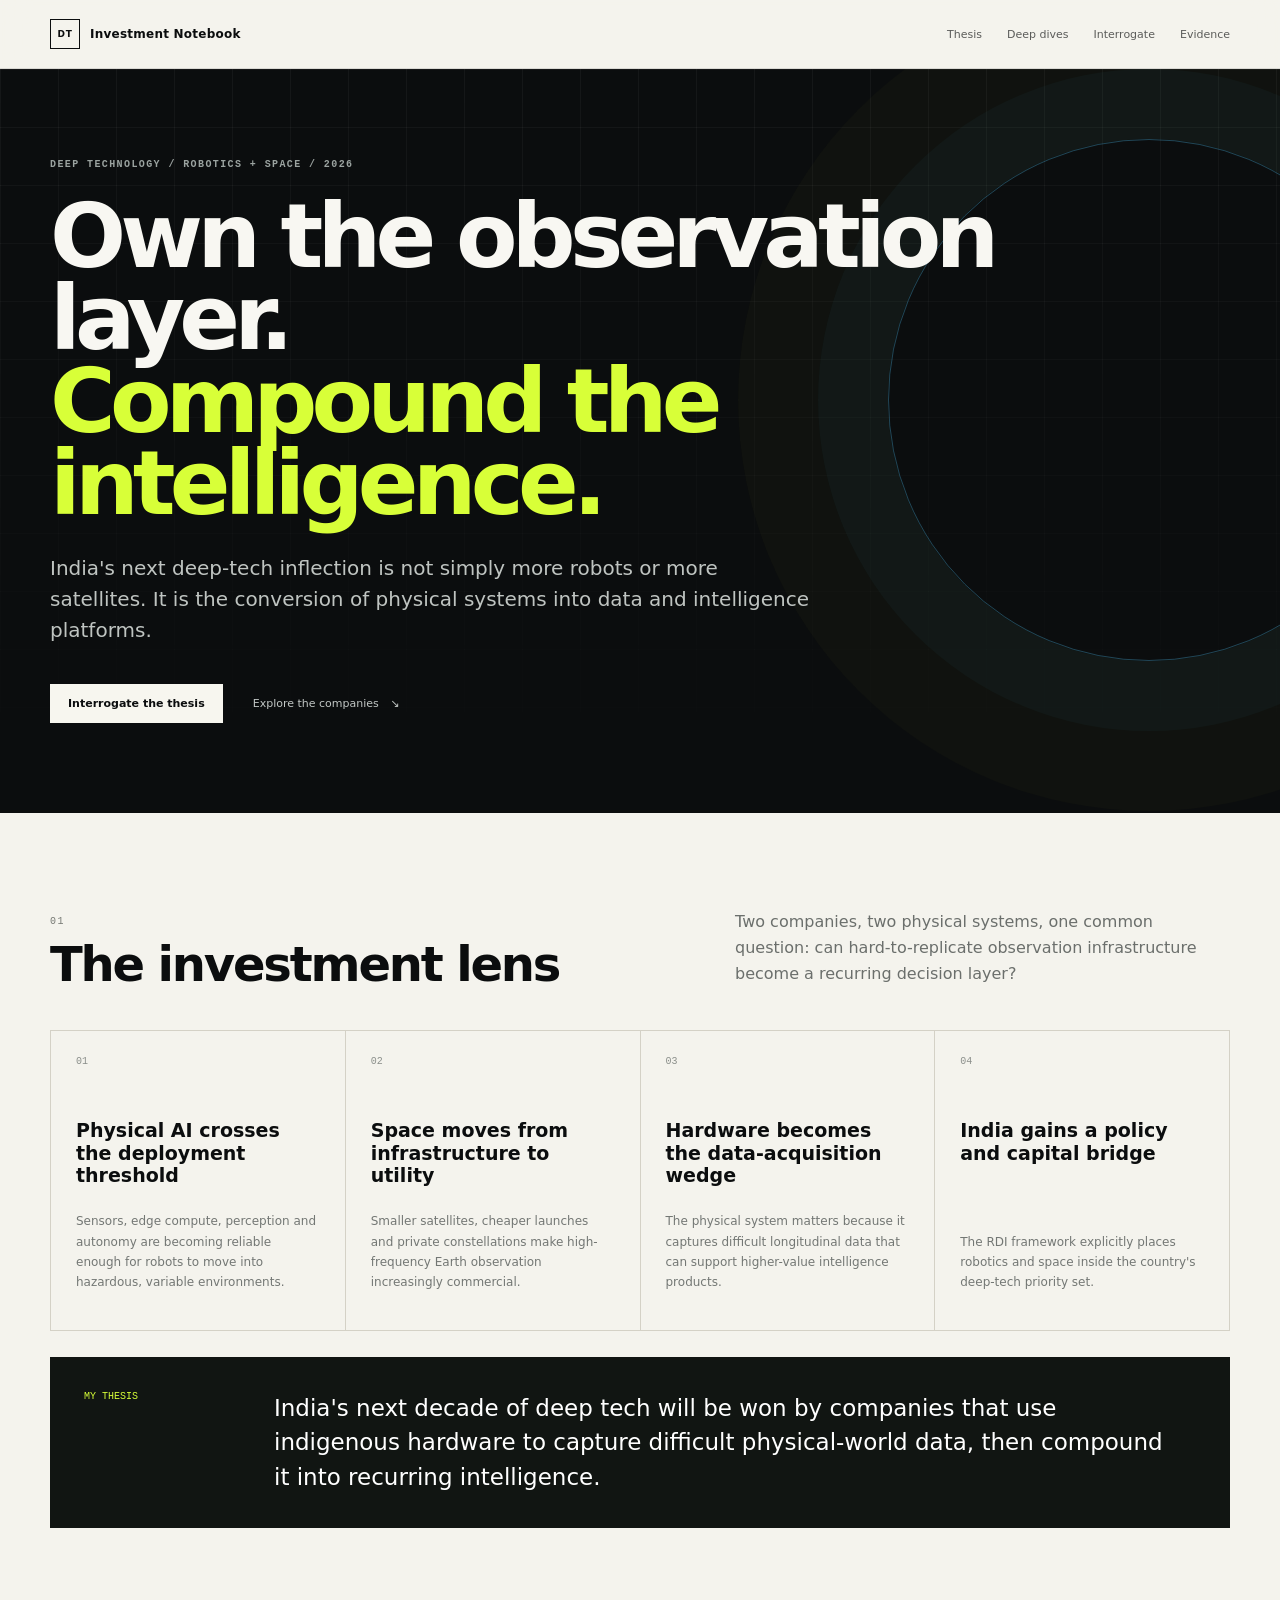
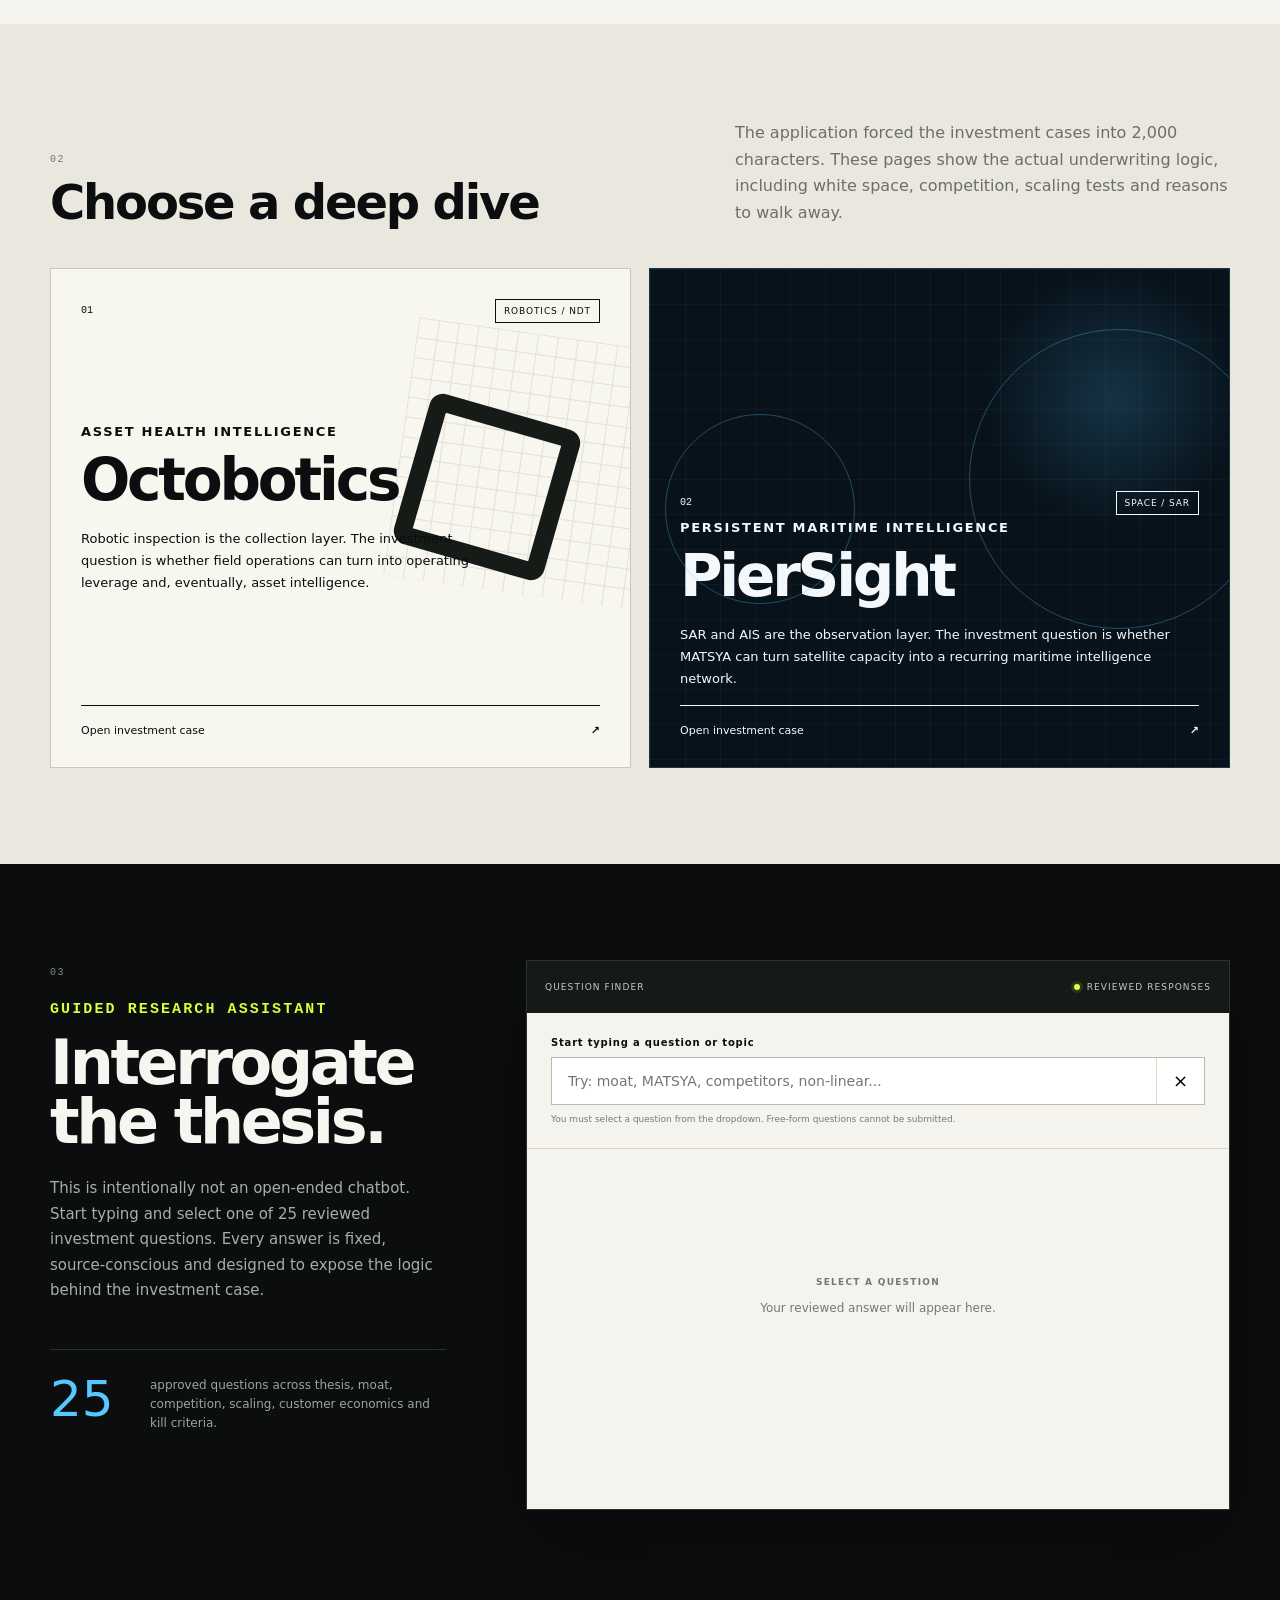
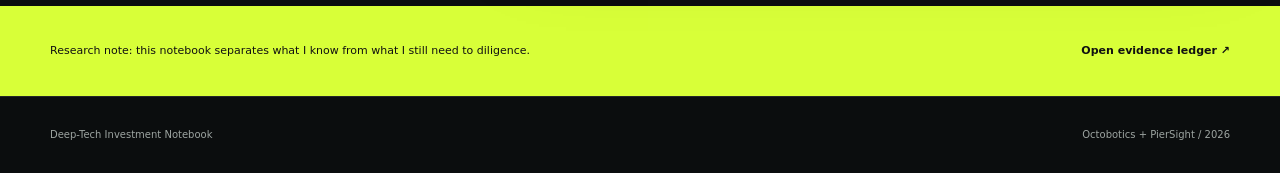
==== commit 85509459: "v5" ====
--- a/index.html
+++ b/index.html
@@ -1,212 +1,133 @@
 <!doctype html>
-<html lang="en" data-theme="dark">
+<html lang="en">
 <head>
-  <meta charset="utf-8" />
-  <meta name="viewport" content="width=device-width, initial-scale=1" />
-  <meta name="description" content="Interactive investment notebook on Octobotics and PierSight — Indian deep-tech, robotics and space intelligence." />
-  <meta name="color-scheme" content="dark light" />
-  <title>Deep-Tech Investment Notebook — Octobotics × PierSight</title>
-  <link rel="stylesheet" href="styles.css" />
+  <meta charset="utf-8">
+  <meta name="viewport" content="width=device-width, initial-scale=1">
+  <meta name="description" content="Investment notebook on Octobotics and PierSight, focused on Indian deep-tech, robotics, space and recurring intelligence.">
+  <title>Deep-Tech Investment Notebook</title>
+  <link rel="stylesheet" href="styles.css">
 </head>
-<body>
-  <div class="ambient ambient-a"></div>
-  <div class="ambient ambient-b"></div>
-
-  <header class="nav-shell">
-    <nav class="nav wrap">
-      <a class="brand" href="#top" aria-label="Home">
-        <span class="brand-mark">DT</span>
-        <span class="brand-copy"><b>Investment Notebook</b><small>Octobotics × PierSight</small></span>
-      </a>
-      <div class="nav-links">
+<body class="home-page">
+  <header class="site-nav">
+    <div class="nav-inner">
+      <a class="notebook-brand" href="index.html"><span class="brand-grid">DT</span><span>Investment Notebook</span></a>
+      <nav class="nav-links" aria-label="Primary">
         <a href="#thesis">Thesis</a>
-        <a href="#companies">Companies</a>
-        <a href="#competition">Competition</a>
-        <a href="#challenge">Challenge</a>
-        <a href="#founder-room">Founder Room</a>
-        <a href="#ask">Ask Research</a>
-        <a href="evidence.html" class="nav-muted">Evidence ↗</a>
-      </div>
-      <button id="themeToggle" class="icon-btn" aria-label="Toggle theme">◐</button>
-    </nav>
+        <a href="#deep-dives">Deep dives</a>
+        <a href="#interrogate">Interrogate</a>
+        <a href="evidence.html">Evidence</a>
+      </nav>
+    </div>
   </header>
 
-  <main id="top">
-    <section class="hero wrap section">
-      <div class="hero-grid">
-        <div class="hero-copy-wrap">
-          <div class="eyebrow">DEEP TECHNOLOGY · ROBOTICS × SPACE · SEP 2026</div>
-          <h1>Physical systems are becoming <span class="grad">intelligence platforms.</span></h1>
-          <p class="hero-copy">My thesis is not “more robots” or “more satellites”. It is that difficult physical systems can become proprietary observation layers—and that the best companies will compound those observations into recurring intelligence.</p>
-          <div class="hero-actions">
-            <a class="btn primary" href="#thesis">Read the thesis</a>
-            <a class="btn ghost" href="#companies">See the two bets</a>
-          </div>
-          <div class="hero-proof">
-            <span>RDI Deep Technology</span>
-            <span>Robotics</span>
-            <span>Space</span>
-            <span>Research-backed</span>
-          </div>
-        </div>
-
-        <aside class="hero-panel">
-          <div class="hero-panel-label">COMMON INVESTMENT LENS</div>
-          <div class="equation vertical">
-            <span>Hard-to-observe physical world</span>
-            <i>↓</i>
-            <span>Indigenous hardware / sensing layer</span>
-            <i>↓</i>
-            <span>Longitudinal proprietary data</span>
-            <i>↓</i>
-            <strong>Recurring decision intelligence</strong>
-          </div>
-          <div class="hero-company-pair">
-            <div class="mini-company octo-card"><span>O</span><div><b>Octobotics</b><small>Inspection → asset intelligence</small></div></div>
-            <div class="mini-company pier-card"><span>P</span><div><b>PierSight</b><small>Observation → maritime intelligence</small></div></div>
-          </div>
-          <div class="hero-panel-foot">The investment fails if the physical bottleneck remains the unit of revenue.</div>
-        </aside>
-      </div>
-    </section>
-
-    <section id="thesis" class="section band">
-      <div class="wrap">
-        <div class="section-head thesis-head">
-          <div><span class="kicker">THE THESIS</span><h2 id="thesisHeadline"></h2></div>
-          <p>Four shifts make this investable now—not as a policy story, but as a commercial one.</p>
-        </div>
-        <div id="inflectionGrid" class="inflection-grid thesis-grid"></div>
-        <div class="thesis-conclusion">
-          <span>MY THESIS</span>
-          <p id="thesisClosing"></p>
-        </div>
-        <div class="thesis-bridge">
-          <div class="bridge-title">Two companies through the same lens</div>
-          <div id="flowBoard" class="flow-board"></div>
+  <main>
+    <section class="home-hero">
+      <div class="home-hero-grid"></div>
+      <div class="shell home-hero-inner">
+        <div class="hero-kicker">DEEP TECHNOLOGY / ROBOTICS + SPACE / 2026</div>
+        <h1>Own the observation layer.<br><span>Compound the intelligence.</span></h1>
+        <p class="hero-lede">India's next deep-tech inflection is not simply more robots or more satellites. It is the conversion of physical systems into data and intelligence platforms.</p>
+        <div class="hero-cta-row">
+          <a class="button button-light" href="#interrogate">Interrogate the thesis</a>
+          <a class="text-link" href="#deep-dives">Explore the companies <span>↘</span></a>
         </div>
       </div>
     </section>
 
-    <section id="companies" class="section wrap">
-      <div class="section-head split-head">
-        <div><span class="kicker">THE TWO BETS</span><h2>What exists, what is missing, and what must become true.</h2></div>
-        <div class="segmented" role="tablist" aria-label="Choose company">
-          <button class="seg active" data-company="octobotics">Octobotics</button>
-          <button class="seg" data-company="piersight">PierSight</button>
+    <section id="thesis" class="home-thesis section-pad">
+      <div class="shell">
+        <div class="section-intro two-col-intro">
+          <div><span class="section-index">01</span><h2>The investment lens</h2></div>
+          <p>Two companies, two physical systems, one common question: can hard-to-replicate observation infrastructure become a recurring decision layer?</p>
         </div>
-      </div>
-      <div id="companyView"></div>
-    </section>
-
-    <section id="competition" class="section band">
-      <div class="wrap">
-        <div class="section-head">
-          <div><span class="kicker">COMPETITIVE BATTLEFIELD</span><h2>Competition validates the market. It also sets the clock.</h2></div>
-          <p>I separate new entrants from incumbents because the threat is different: new entrants lack accumulated learning; incumbents may have more capability but the wrong economics or product architecture.</p>
+        <div class="thesis-rail">
+          <article><span>01</span><h3>Physical AI crosses the deployment threshold</h3><p>Sensors, edge compute, perception and autonomy are becoming reliable enough for robots to move into hazardous, variable environments.</p></article>
+          <article><span>02</span><h3>Space moves from infrastructure to utility</h3><p>Smaller satellites, cheaper launches and private constellations make high-frequency Earth observation increasingly commercial.</p></article>
+          <article><span>03</span><h3>Hardware becomes the data-acquisition wedge</h3><p>The physical system matters because it captures difficult longitudinal data that can support higher-value intelligence products.</p></article>
+          <article><span>04</span><h3>India gains a policy and capital bridge</h3><p>The RDI framework explicitly places robotics and space inside the country's deep-tech priority set.</p></article>
         </div>
-        <div class="competition-toolbar">
-          <button class="chip active" data-comp-company="octobotics">Octobotics</button>
-          <button class="chip" data-comp-company="piersight">PierSight</button>
-        </div>
-        <div id="competitionGrid" class="competition-grid"></div>
-      </div>
-    </section>
-
-    <section id="challenge" class="section wrap">
-      <div class="section-head">
-        <div><span class="kicker">CHALLENGE MY THESIS</span><h2>Start with the uncomfortable question.</h2></div>
-        <p>Each argument has a bear case, my current response and a falsifier. If the falsifier turns out to be true, I should change my mind.</p>
-      </div>
-      <div class="challenge-layout">
-        <div id="challengeRail" class="challenge-rail"></div>
-        <article id="challengeStage" class="challenge-stage"></article>
-      </div>
-    </section>
-
-    <section id="venture" class="section band">
-      <div class="wrap">
-        <div class="section-head">
-          <div><span class="kicker">VENTURE-SCALE TEST</span><h2>Does revenue decouple from the physical bottleneck?</h2></div>
-          <p>The calculators are not forecasts. They make the core scaling question explicit: can technology create more economic output without requiring the same proportion of physical capacity?</p>
-        </div>
-        <div class="calc-grid">
-          <article class="calc-card octo-accent">
-            <div class="calc-title"><span>OCTOBOTICS</span><b>Operating leverage</b></div>
-            <label>Inspections / robot / month <input id="octoInspections" type="range" min="2" max="12" value="4"/><output id="octoInspectionsOut">4</output></label>
-            <label>Revenue / inspection (₹ lakh) <input id="octoTicket" type="range" min="2" max="25" value="8"/><output id="octoTicketOut">8</output></label>
-            <label>Field engineers / robot <input id="octoEngineers" type="range" min="1" max="8" value="4"/><output id="octoEngineersOut">4</output></label>
-            <div class="metric-big"><span>Monthly revenue / field engineer</span><strong id="octoMetric">₹8.0L</strong></div>
-            <p id="octoInterpretation" class="interpretation"></p>
-          </article>
-
-          <article class="calc-card pier-accent">
-            <div class="calc-title"><span>PIERSIGHT</span><b>Observation monetisation</b></div>
-            <label>Satellites <input id="pierSats" type="range" min="1" max="32" value="8"/><output id="pierSatsOut">8</output></label>
-            <label>Recurring analytics customers <input id="pierCustomers" type="range" min="2" max="120" value="24"/><output id="pierCustomersOut">24</output></label>
-            <label>Avg. analytics ACV ($k) <input id="pierAcv" type="range" min="20" max="500" step="10" value="120"/><output id="pierAcvOut">120</output></label>
-            <div class="metric-big"><span>Recurring analytics revenue / satellite</span><strong id="pierMetric">$360k</strong></div>
-            <p id="pierInterpretation" class="interpretation"></p>
-          </article>
+        <div class="thesis-statement">
+          <span>MY THESIS</span>
+          <p>India's next decade of deep tech will be won by companies that use indigenous hardware to capture difficult physical-world data, then compound it into recurring intelligence.</p>
         </div>
       </div>
     </section>
 
-    <section id="founder-room" class="section wrap">
-      <div class="section-head">
-        <div><span class="kicker">FOUNDER ROOM</span><h2>If I had 30 minutes with the founders.</h2></div>
-        <p>These are not “tell me about your market” questions. Each is designed to change the investment decision if the answer is weak.</p>
-      </div>
-      <div id="founderGrid" class="founder-grid"></div>
-    </section>
-
-    <section id="ask" class="section band ask-section">
-      <div class="wrap">
-        <div class="section-head">
-          <div><span class="kicker">ASK MY RESEARCH</span><h2>Interrogate the notebook.</h2></div>
-          <p>On a Vercel deployment this uses a server-side LLM grounded only in the curated research corpus. On GitHub Pages it falls back to local retrieval so no API key is ever exposed in the browser.</p>
+    <section id="deep-dives" class="company-gateway section-pad">
+      <div class="shell">
+        <div class="section-intro two-col-intro">
+          <div><span class="section-index">02</span><h2>Choose a deep dive</h2></div>
+          <p>The application forced the investment cases into 2,000 characters. These pages show the actual underwriting logic, including white space, competition, scaling tests and reasons to walk away.</p>
         </div>
-        <div class="chat-shell">
-          <div id="suggestions" class="suggestions"></div>
-          <div id="chatLog" class="chat-log">
-            <div class="msg assistant">
-              <div class="avatar">R</div>
-              <div class="bubble">
-                <span class="answer-label">RESEARCH ASSISTANT</span>
-                <p>Try the hard questions: “Why isn't PetroBot the better investment?”, “Why should PierSight own satellites?”, or “What would make you walk away?”</p>
-              </div>
+        <div class="gateway-grid">
+          <a class="gateway-card octo-gateway" href="octobotics.html">
+            <div class="gateway-top"><span class="gateway-no">01</span><span class="gateway-chip">ROBOTICS / NDT</span></div>
+            <div>
+              <p class="gateway-overline">Asset Health Intelligence</p>
+              <h3>Octobotics</h3>
+              <p>Robotic inspection is the collection layer. The investment question is whether field operations can turn into operating leverage and, eventually, asset intelligence.</p>
             </div>
-          </div>
-          <form id="chatForm" class="chat-form">
-            <input id="chatInput" autocomplete="off" placeholder="Ask a question about the investment research…" />
-            <button class="btn primary" type="submit">Ask</button>
-          </form>
-          <div class="chat-note"><span class="status-dot"></span><span id="assistantMode">Detecting assistant mode…</span> · Answers are bounded by the research corpus.</div>
+            <div class="gateway-bottom"><span>Open investment case</span><b>↗</b></div>
+          </a>
+          <a class="gateway-card pier-gateway" href="piersight.html">
+            <div class="gateway-orbit orbit-one"></div><div class="gateway-orbit orbit-two"></div>
+            <div class="gateway-top"><span class="gateway-no">02</span><span class="gateway-chip">SPACE / SAR</span></div>
+            <div>
+              <p class="gateway-overline">Persistent Maritime Intelligence</p>
+              <h3>PierSight</h3>
+              <p>SAR and AIS are the observation layer. The investment question is whether MATSYA can turn satellite capacity into a recurring maritime intelligence network.</p>
+            </div>
+            <div class="gateway-bottom"><span>Open investment case</span><b>↗</b></div>
+          </a>
         </div>
       </div>
     </section>
 
-    <section class="section wrap closing-section">
-      <div class="closing-card">
-        <span class="kicker">THE COMMON BET</span>
-        <h2>Own the difficult observation layer. Then compound the data.</h2>
-        <p>Octobotics has to prove robotics creates operating leverage in industrial inspection. PierSight has to prove persistent observation can become a multi-tenant intelligence product. Different hardware. Same investment question.</p>
-        <div class="closing-actions">
-          <a class="btn primary" href="evidence.html">Open evidence & sources</a>
-          <a class="btn ghost" href="#top">Back to top</a>
+    <section id="interrogate" class="guided-section section-pad">
+      <div class="shell guided-grid">
+        <div class="guided-copy">
+          <span class="section-index">03</span>
+          <p class="mono-label">GUIDED RESEARCH ASSISTANT</p>
+          <h2>Interrogate the thesis.</h2>
+          <p>This is intentionally not an open-ended chatbot. Start typing and select one of 25 reviewed investment questions. Every answer is fixed, source-conscious and designed to expose the logic behind the investment case.</p>
+          <div class="guided-rule"><span>25</span><p>approved questions across thesis, moat, competition, scaling, customer economics and kill criteria.</p></div>
         </div>
+
+        <div class="qa-console">
+          <div class="qa-console-head"><span>QUESTION FINDER</span><span class="live-badge"><i></i> REVIEWED RESPONSES</span></div>
+          <div class="qa-search-wrap">
+            <label for="questionSearch">Start typing a question or topic</label>
+            <div class="qa-input-shell">
+              <input id="questionSearch" type="text" autocomplete="off" placeholder="Try: moat, MATSYA, competitors, non-linear..." aria-autocomplete="list" aria-controls="questionDropdown">
+              <button id="clearQuestion" class="qa-clear" type="button" aria-label="Clear question">×</button>
+            </div>
+            <div id="questionDropdown" class="qa-dropdown" role="listbox" hidden></div>
+            <p id="questionHint" class="qa-hint">You must select a question from the dropdown. Free-form questions cannot be submitted.</p>
+          </div>
+
+          <div id="answerPanel" class="answer-panel empty-answer">
+            <div class="answer-placeholder">
+              <span>SELECT A QUESTION</span>
+              <p>Your reviewed answer will appear here.</p>
+            </div>
+          </div>
+        </div>
+      </div>
+    </section>
+
+    <section class="closing-strip">
+      <div class="shell closing-strip-inner">
+        <p>Research note: this notebook separates what I know from what I still need to diligence.</p>
+        <a href="evidence.html">Open evidence ledger ↗</a>
       </div>
     </section>
   </main>
 
-  <footer class="footer">
-    <div class="wrap footer-inner">
-      <div><b>Deep-Tech Investment Notebook</b><span>Research snapshot · September 2026</span></div>
-      <div class="footer-links"><a href="evidence.html">Evidence & sources</a><a href="research/methodology.md">Methodology</a><a href="research/sources.md">Research files</a></div>
-    </div>
+  <footer class="site-footer">
+    <div class="shell footer-inner"><span>Deep-Tech Investment Notebook</span><span>Octobotics + PierSight / 2026</span></div>
   </footer>
 
-  <script src="data.js"></script>
+  <script src="questions.js"></script>
   <script src="app.js"></script>
 </body>
 </html>
--- a/styles.css
+++ b/styles.css
@@ -1,28 +1,6 @@
-:root{
-  --bg:#090b10; --bg-2:#0f1219; --panel:#121721; --panel-2:#171d29; --text:#f5f7fb; --muted:#9ea7b6;
-  --line:#283140; --line-soft:#202734; --accent:#53c9ff; --octo:#f2a65a; --pier:#53c9ff; --good:#57d39b; --bad:#ff7b7b;
-  --shadow:0 24px 70px rgba(0,0,0,.26); --radius:22px; --radius-sm:14px; --wrap:1180px;
-}
-html[data-theme="light"]{
-  --bg:#f5f6f8; --bg-2:#fff; --panel:#fff; --panel-2:#f1f3f6; --text:#141821; --muted:#606b7b;
-  --line:#dfe4eb; --line-soft:#e9edf2; --shadow:0 24px 60px rgba(25,31,43,.08);
-}
-*{box-sizing:border-box} html{scroll-behavior:smooth} body{margin:0;background:var(--bg);color:var(--text);font-family:Inter,ui-sans-serif,system-ui,-apple-system,BlinkMacSystemFont,"Segoe UI",sans-serif;line-height:1.55;overflow-x:hidden}
-a{color:inherit;text-decoration:none} button,input{font:inherit} button{color:inherit}.wrap{width:min(var(--wrap),calc(100% - 44px));margin:0 auto}.section{padding:92px 0}.band{background:linear-gradient(180deg,color-mix(in srgb,var(--panel) 78%,transparent),color-mix(in srgb,var(--bg-2) 84%,transparent));border-top:1px solid var(--line-soft);border-bottom:1px solid var(--line-soft)}
-.ambient{position:fixed;inset:auto;pointer-events:none;filter:blur(110px);opacity:.18;z-index:-1;border-radius:50%}.ambient-a{width:420px;height:420px;background:var(--pier);top:-150px;right:-140px}.ambient-b{width:380px;height:380px;background:var(--octo);bottom:-160px;left:-160px}
-.nav-shell{position:sticky;top:0;z-index:50;background:color-mix(in srgb,var(--bg) 85%,transparent);backdrop-filter:blur(16px);border-bottom:1px solid var(--line-soft)}.nav{height:72px;display:flex;align-items:center;gap:28px}.brand{display:flex;align-items:center;gap:11px;margin-right:auto}.brand-mark{display:grid;place-items:center;width:38px;height:38px;border-radius:12px;background:linear-gradient(135deg,var(--octo),var(--pier));color:#081019;font-weight:900;font-size:12px;letter-spacing:.1em}.brand-copy{display:flex;flex-direction:column;line-height:1.15}.brand-copy b{font-size:14px}.brand-copy small{font-size:11px;color:var(--muted);margin-top:4px}.nav-links{display:flex;align-items:center;gap:19px;font-size:12px;color:var(--muted)}.nav-links a:hover{color:var(--text)}.nav-links .nav-muted{color:color-mix(in srgb,var(--muted) 74%,var(--text))}.icon-btn{width:38px;height:38px;border-radius:12px;border:1px solid var(--line);background:var(--panel);cursor:pointer}
-.hero{padding-top:96px;padding-bottom:104px}.hero-grid{display:grid;grid-template-columns:1.25fr .75fr;gap:66px;align-items:center}.eyebrow,.kicker{font-size:11px;letter-spacing:.18em;font-weight:800;color:var(--muted)}.hero h1{font-size:clamp(48px,6vw,78px);line-height:1.02;letter-spacing:-.055em;margin:18px 0 24px;max-width:870px}.grad{background:linear-gradient(90deg,var(--octo),#ffcf8f 32%,#8be1ff 68%,var(--pier));-webkit-background-clip:text;background-clip:text;color:transparent}.hero-copy{font-size:19px;color:var(--muted);max-width:760px;line-height:1.68}.hero-actions,.closing-actions{display:flex;gap:12px;margin-top:28px}.btn{display:inline-flex;align-items:center;justify-content:center;padding:12px 17px;border-radius:12px;border:1px solid var(--line);font-size:13px;font-weight:750;cursor:pointer}.btn.primary{background:var(--text);color:var(--bg);border-color:var(--text)}.btn.ghost{background:var(--panel);color:var(--text)}.hero-proof{display:flex;flex-wrap:wrap;gap:8px;margin-top:25px}.hero-proof span,.rdi-chip{padding:7px 10px;border:1px solid var(--line);border-radius:999px;color:var(--muted);font-size:11px;background:color-mix(in srgb,var(--panel) 80%,transparent)}
-.hero-panel{border:1px solid var(--line);border-radius:var(--radius);padding:25px;background:linear-gradient(180deg,color-mix(in srgb,var(--panel) 94%,transparent),color-mix(in srgb,var(--panel-2) 96%,transparent));box-shadow:var(--shadow)}.hero-panel-label{font-size:10px;letter-spacing:.16em;font-weight:850;color:var(--muted);margin-bottom:18px}.equation.vertical{display:flex;flex-direction:column;gap:8px}.equation.vertical span,.equation.vertical strong{padding:12px 14px;border:1px solid var(--line-soft);background:color-mix(in srgb,var(--bg) 34%,transparent);border-radius:12px;font-size:13px}.equation.vertical strong{border-color:color-mix(in srgb,var(--pier) 42%,var(--line));background:linear-gradient(90deg,color-mix(in srgb,var(--octo) 9%,var(--panel)),color-mix(in srgb,var(--pier) 12%,var(--panel)))}.equation.vertical i{font-style:normal;color:var(--muted);text-align:center;line-height:1}.hero-company-pair{display:grid;grid-template-columns:1fr 1fr;gap:9px;margin-top:19px}.mini-company{display:flex;align-items:center;gap:10px;padding:12px;border:1px solid var(--line-soft);border-radius:13px}.mini-company>span{display:grid;place-items:center;width:30px;height:30px;border-radius:9px;font-weight:900;color:#0b0d12}.octo-card>span{background:var(--octo)}.pier-card>span{background:var(--pier)}.mini-company div{display:flex;flex-direction:column}.mini-company b{font-size:12px}.mini-company small{font-size:10px;color:var(--muted)}.hero-panel-foot{margin-top:15px;font-size:11px;color:var(--muted);border-top:1px solid var(--line-soft);padding-top:14px}
-.section-head{display:flex;justify-content:space-between;gap:38px;align-items:end;margin-bottom:34px}.section-head>div{max-width:760px}.section-head h2{font-size:clamp(30px,4vw,48px);letter-spacing:-.04em;line-height:1.08;margin:8px 0 0}.section-head>p{max-width:430px;color:var(--muted);font-size:14px;margin:0}.thesis-head h2{max-width:900px}.thesis-grid{grid-template-columns:repeat(2,1fr)}.inflection-grid{display:grid;grid-template-columns:repeat(4,1fr);gap:14px}.inflection{position:relative;border:1px solid var(--line);background:var(--panel);border-radius:var(--radius-sm);padding:21px;min-height:235px}.inflection .num{font-size:11px;letter-spacing:.16em;color:var(--muted);font-weight:850}.inflection h3{font-size:17px;margin:28px 0 12px;line-height:1.22}.inflection p{font-size:13px;color:var(--muted);margin:0;line-height:1.64}.thesis-inflection{min-height:285px}.thesis-conclusion{margin-top:18px;padding:24px 27px;border-radius:18px;background:linear-gradient(90deg,color-mix(in srgb,var(--octo) 11%,var(--panel)),color-mix(in srgb,var(--pier) 11%,var(--panel)));border:1px solid color-mix(in srgb,var(--pier) 24%,var(--line))}.thesis-conclusion span{font-size:10px;letter-spacing:.18em;font-weight:850;color:var(--muted)}.thesis-conclusion p{font-size:20px;line-height:1.5;font-weight:700;max-width:1000px;margin:8px 0 0}.inline-sources{display:flex;flex-wrap:wrap;gap:6px;margin-top:16px}.inline-sources a{font-size:10px;color:var(--muted);border-bottom:1px dotted color-mix(in srgb,var(--muted) 60%,transparent)}.inline-sources a:hover{color:var(--text)}.thesis-bridge{margin-top:56px}.bridge-title{font-size:12px;font-weight:800;letter-spacing:.12em;color:var(--muted);margin-bottom:15px}.flow-board{display:grid;gap:11px}.flow-row{display:grid;grid-template-columns:165px 1fr 235px;gap:10px;align-items:stretch}.flow-company,.flow-test,.flow-step{border:1px solid var(--line);border-radius:12px;background:var(--panel)}.flow-company{padding:14px;display:flex;flex-direction:column;justify-content:center}.flow-company.octobotics{border-left:3px solid var(--octo)}.flow-company.piersight{border-left:3px solid var(--pier)}.flow-company b{font-size:14px}.flow-company small{font-size:9px;letter-spacing:.14em;color:var(--muted);margin-top:3px}.flow-steps{display:grid;grid-template-columns:repeat(5,1fr);gap:7px}.flow-step{padding:13px 8px;display:grid;place-items:center;text-align:center;font-size:11px;color:var(--muted);position:relative}.flow-step:not(:last-child):after{content:"→";position:absolute;right:-9px;color:var(--muted);z-index:3}.flow-test{padding:12px 14px;display:flex;flex-direction:column;justify-content:center}.flow-test small{font-size:8px;letter-spacing:.13em;color:var(--muted);margin-bottom:4px}.flow-test b{font-size:11px;line-height:1.35}
-.split-head{align-items:center}.segmented,.competition-toolbar{display:flex;gap:4px;padding:4px;border-radius:13px;background:var(--panel);border:1px solid var(--line)}.seg,.chip{border:0;background:transparent;padding:9px 13px;border-radius:9px;color:var(--muted);font-size:12px;font-weight:750;cursor:pointer}.seg.active,.chip.active{background:var(--text);color:var(--bg)}.company-shell{border:1px solid var(--line);border-radius:24px;background:var(--panel);overflow:hidden;box-shadow:var(--shadow)}.company-summary{display:grid;grid-template-columns:1.35fr .65fr}.company-summary-main{padding:32px;border-right:1px solid var(--line)}.company-title-row{display:flex;align-items:center;gap:12px;margin:8px 0}.company-title-row h3{font-size:44px;letter-spacing:-.045em;margin:0}.status-badge{font-size:10px;padding:6px 9px;border-radius:999px;background:color-mix(in srgb,var(--good) 14%,transparent);color:var(--good);border:1px solid color-mix(in srgb,var(--good) 34%,var(--line))}.company-one-line{font-size:18px;max-width:720px;margin:15px 0 10px}.company-thesis{font-size:14px;color:var(--muted);max-width:760px;line-height:1.7}.company-scorecard{padding:18px 26px;background:color-mix(in srgb,var(--panel-2) 70%,transparent)}.score-row{padding:14px 0;border-bottom:1px solid var(--line-soft);display:flex;flex-direction:column;gap:4px}.score-row:last-child{border-bottom:0}.score-row small{font-size:9px;letter-spacing:.12em;text-transform:uppercase;color:var(--muted)}.score-row b{font-size:12px}.score-row span{font-size:10px;color:var(--muted);line-height:1.45}.score-row.danger b{color:var(--bad)}.company-sections{padding:18px 24px 8px}.company-section{border-top:1px solid var(--line-soft)}.company-section:first-child{border-top:0}.section-toggle{width:100%;display:flex;justify-content:space-between;align-items:center;text-align:left;border:0;background:transparent;padding:20px 4px;cursor:pointer}.section-toggle span{font-size:9px;letter-spacing:.14em;color:var(--muted);font-weight:800}.section-toggle h4{font-size:18px;margin:5px 0 0}.section-toggle i{font-style:normal;font-size:20px;color:var(--muted);transition:transform .2s}.company-section.open .section-toggle i{transform:rotate(45deg)}.section-body{display:none;padding:0 4px 22px;max-width:850px}.company-section.open .section-body{display:block}.section-body p{font-size:14px;color:var(--muted);line-height:1.75;margin:0}.customer-panel{border-top:1px solid var(--line);padding:25px 28px 28px;background:color-mix(in srgb,var(--panel-2) 68%,transparent)}.customer-panel-head{display:flex;align-items:end;justify-content:space-between;margin-bottom:15px}.customer-panel-head h4{font-size:20px;margin:0}.customer-grid{display:grid;grid-template-columns:repeat(4,1fr);gap:9px}.customer{padding:12px;border:1px solid var(--line-soft);border-radius:11px;background:var(--panel);display:flex;flex-direction:column}.customer b{font-size:11px}.customer small{font-size:10px;color:var(--muted);margin-top:3px}
-.competition-toolbar{width:max-content;margin-bottom:16px}.competition-grid{display:grid;grid-template-columns:repeat(4,1fr);gap:12px}.competitor{border:1px solid var(--line);border-radius:16px;background:var(--panel);padding:18px;min-height:285px}.competitor-head{display:flex;justify-content:space-between;gap:9px;align-items:start;margin-bottom:18px}.competitor-head>div{display:flex;flex-direction:column}.competitor-head b{font-size:15px}.competitor-head small{font-size:10px;color:var(--muted);margin-top:3px}.threat{font-size:9px;padding:5px 7px;border-radius:999px;border:1px solid var(--line);text-transform:uppercase;letter-spacing:.06em}.threat.high,.threat.very-high,.threat.critical{color:#ff9b9b;border-color:#5f3030}.threat.medium-high,.threat.medium{color:#f5c66d;border-color:#5f5130}.competitor-block{border-top:1px solid var(--line-soft);padding-top:13px;margin-top:13px}.competitor-block span{font-size:8px;letter-spacing:.13em;color:var(--muted);font-weight:850}.competitor-block p{font-size:11px;color:var(--muted);line-height:1.55;margin:6px 0 0}.competitor-block.response p{color:var(--text)}
-.challenge-layout{display:grid;grid-template-columns:330px 1fr;gap:16px}.challenge-rail{display:flex;flex-direction:column;gap:8px}.challenge-tab{text-align:left;border:1px solid var(--line);background:var(--panel);padding:14px;border-radius:12px;cursor:pointer}.challenge-tab small{font-size:8px;letter-spacing:.11em;color:var(--muted);display:block;margin-bottom:5px}.challenge-tab b{font-size:11px;line-height:1.4}.challenge-tab.active{border-color:color-mix(in srgb,var(--accent) 55%,var(--line));background:color-mix(in srgb,var(--accent) 8%,var(--panel))}.challenge-stage{border:1px solid var(--line);border-radius:18px;background:var(--panel);padding:24px}.challenge-stage-head{display:flex;justify-content:space-between;gap:16px;align-items:start;border-bottom:1px solid var(--line-soft);padding-bottom:18px}.challenge-stage-head h3{font-size:24px;line-height:1.2;margin:6px 0 0}.severity{font-size:9px;letter-spacing:.1em;text-transform:uppercase;border:1px solid #653737;color:#ff9696;padding:6px 8px;border-radius:999px}.challenge-columns{display:grid;grid-template-columns:1fr 1fr;gap:12px;margin-top:18px}.challenge-block{padding:17px;border:1px solid var(--line-soft);border-radius:12px;background:color-mix(in srgb,var(--bg) 24%,transparent)}.challenge-block.full{grid-column:1/-1}.challenge-block span{font-size:8px;letter-spacing:.14em;font-weight:850;color:var(--muted)}.challenge-block p{font-size:12px;color:var(--muted);line-height:1.62;margin:7px 0 0}.challenge-block.answer{border-color:color-mix(in srgb,var(--good) 24%,var(--line))}.challenge-block.falsifier{border-color:color-mix(in srgb,var(--bad) 24%,var(--line))}
-.calc-grid{display:grid;grid-template-columns:1fr 1fr;gap:15px}.calc-card{border:1px solid var(--line);border-radius:18px;background:var(--panel);padding:24px}.octo-accent{border-top:3px solid var(--octo)}.pier-accent{border-top:3px solid var(--pier)}.calc-title{display:flex;justify-content:space-between;align-items:center;margin-bottom:20px}.calc-title span{font-size:9px;letter-spacing:.13em;color:var(--muted);font-weight:850}.calc-title b{font-size:16px}.calc-card label{display:grid;grid-template-columns:1fr 2fr 45px;align-items:center;gap:12px;font-size:11px;margin:14px 0;color:var(--muted)}input[type=range]{accent-color:var(--accent);width:100%}output{text-align:right;color:var(--text);font-weight:750}.metric-big{border-top:1px solid var(--line);margin-top:23px;padding-top:20px;display:flex;justify-content:space-between;align-items:end}.metric-big span{font-size:10px;color:var(--muted)}.metric-big strong{font-size:30px;letter-spacing:-.03em}.interpretation{font-size:11px;color:var(--muted);margin:8px 0 0}
-.founder-grid{display:grid;grid-template-columns:1fr 1fr;gap:15px}.founder-card{border:1px solid var(--line);border-radius:18px;background:var(--panel);overflow:hidden}.founder-head{display:flex;justify-content:space-between;align-items:center;padding:18px 20px;border-bottom:1px solid var(--line)}.founder-head span{font-size:10px;letter-spacing:.13em;color:var(--muted);font-weight:850}.founder-head b{font-size:13px}.founder-q{display:grid;grid-template-columns:36px 1fr;gap:10px;padding:17px 20px;border-bottom:1px solid var(--line-soft)}.founder-q:last-child{border-bottom:0}.rank{font-size:9px;color:var(--muted);font-weight:850}.founder-q div:last-child{display:flex;flex-direction:column;gap:5px}.founder-q b{font-size:12px;line-height:1.4}.founder-q span{font-size:10px;color:var(--muted);line-height:1.5}
-.ask-section{padding-bottom:108px}.chat-shell{border:1px solid var(--line);border-radius:20px;background:var(--panel);overflow:hidden;box-shadow:var(--shadow)}.suggestions{display:flex;gap:7px;flex-wrap:wrap;padding:15px 17px;border-bottom:1px solid var(--line)}.suggestion{background:var(--panel-2);border:1px solid var(--line);border-radius:999px;padding:7px 10px;font-size:10px;color:var(--muted);cursor:pointer}.suggestion:hover{color:var(--text);border-color:color-mix(in srgb,var(--accent) 40%,var(--line))}.chat-log{height:370px;overflow:auto;padding:20px;display:flex;flex-direction:column;gap:16px}.msg{display:flex;gap:10px;max-width:88%}.msg.user{align-self:flex-end;flex-direction:row-reverse}.avatar{width:30px;height:30px;border-radius:9px;background:var(--panel-2);border:1px solid var(--line);display:grid;place-items:center;font-size:10px;font-weight:900;flex:0 0 auto}.msg.user .avatar{background:var(--text);color:var(--bg)}.bubble{padding:13px 15px;border-radius:13px;background:var(--panel-2);border:1px solid var(--line);font-size:12px;line-height:1.65}.msg.user .bubble{background:var(--text);color:var(--bg);border-color:var(--text)}.bubble p{margin:0}.answer-label{display:block;font-size:8px;letter-spacing:.13em;color:var(--muted);font-weight:900;margin-bottom:5px}.inline-cite{color:var(--pier);font-weight:800}.citation-row{display:flex;flex-wrap:wrap;gap:6px;margin-top:12px;padding-top:10px;border-top:1px solid var(--line-soft)}.citation-row a{font-size:9px;color:var(--muted);padding:5px 7px;border:1px solid var(--line-soft);border-radius:7px}.unresolved{margin-top:10px;padding:9px;border-radius:8px;background:color-mix(in srgb,var(--bad) 8%,var(--panel));border:1px solid color-mix(in srgb,var(--bad) 22%,var(--line));font-size:10px;color:var(--muted)}.typing{opacity:.75}.chat-form{display:flex;gap:9px;padding:14px;border-top:1px solid var(--line)}.chat-form input{flex:1;border:1px solid var(--line);background:var(--bg);color:var(--text);padding:12px 13px;border-radius:11px;outline:none}.chat-form input:focus{border-color:color-mix(in srgb,var(--accent) 55%,var(--line))}.chat-note{padding:0 17px 15px;font-size:9px;color:var(--muted)}.status-dot{display:inline-block;width:6px;height:6px;border-radius:50%;background:#d9a34d;margin-right:5px}.status-dot.live{background:var(--good);box-shadow:0 0 0 3px color-mix(in srgb,var(--good) 16%,transparent)}
-.closing-section{padding-top:70px}.closing-card{padding:36px;border:1px solid var(--line);border-radius:24px;background:linear-gradient(120deg,color-mix(in srgb,var(--octo) 9%,var(--panel)),color-mix(in srgb,var(--pier) 9%,var(--panel)));text-align:center}.closing-card h2{font-size:40px;letter-spacing:-.04em;margin:10px auto;max-width:820px}.closing-card p{color:var(--muted);max-width:760px;margin:0 auto}.closing-actions{justify-content:center}
-.footer{border-top:1px solid var(--line);padding:25px 0;background:var(--bg-2)}.footer-inner{display:flex;justify-content:space-between;gap:20px}.footer-inner>div:first-child{display:flex;flex-direction:column}.footer-inner b{font-size:11px}.footer-inner span{font-size:9px;color:var(--muted);margin-top:2px}.footer-links{display:flex;gap:16px;font-size:10px;color:var(--muted)}
-/* Evidence page */
-.evidence-hero{padding-top:94px;padding-bottom:62px}.evidence-hero h1{font-size:60px;line-height:1.02;letter-spacing:-.05em;margin:12px 0 18px;max-width:800px}.evidence-hero>p{color:var(--muted);font-size:16px;max-width:720px}.method-strip{display:grid;grid-template-columns:repeat(4,1fr);gap:8px;margin-top:28px}.method-strip span{border:1px solid var(--line);background:var(--panel);border-radius:10px;padding:12px;font-size:10px;color:var(--muted)}.method-strip b{display:block;color:var(--text);font-size:9px;letter-spacing:.09em;margin-bottom:3px}.evidence-controls{display:flex;justify-content:space-between;gap:20px;margin-bottom:18px}.filters{display:flex;gap:6px;flex-wrap:wrap}.filter{border:1px solid var(--line);background:var(--panel);padding:8px 11px;border-radius:9px;color:var(--muted);font-size:10px;text-transform:uppercase;cursor:pointer}.filter.active{background:var(--text);color:var(--bg);border-color:var(--text)}.evidence-search{width:min(380px,100%);border:1px solid var(--line);background:var(--panel);color:var(--text);padding:10px 12px;border-radius:10px;outline:none}.evidence-list{display:grid;gap:8px}.evidence-item{display:grid;grid-template-columns:1.2fr .8fr;gap:20px;border:1px solid var(--line);background:var(--panel);border-radius:12px;padding:14px 15px}.evidence-main{display:flex;gap:11px;align-items:start}.evidence-main p{font-size:11px;margin:1px 0 0}.pill{font-size:8px;text-transform:uppercase;letter-spacing:.09em;padding:5px 7px;border-radius:999px;border:1px solid var(--line);white-space:nowrap}.pill.fact{color:#74d8ff}.pill.assumption{color:#f2cb74}.pill.thesis{color:#a8dc9b}.pill.risk{color:#ff9797}.evidence-meta{display:flex;gap:12px;justify-content:flex-end;align-items:center;font-size:9px;color:var(--muted)}.evidence-meta a{color:var(--text);text-align:right}.evidence-meta em{font-style:normal}.empty-state{padding:30px;border:1px dashed var(--line);border-radius:12px;color:var(--muted);text-align:center}.source-grid{display:grid;grid-template-columns:repeat(3,1fr);gap:10px}.source{border:1px solid var(--line);border-radius:12px;background:var(--panel);padding:16px;display:flex;flex-direction:column;gap:6px}.source:hover{border-color:color-mix(in srgb,var(--accent) 45%,var(--line))}.source-kind{font-size:8px;text-transform:uppercase;letter-spacing:.1em;color:var(--muted)}.source b{font-size:12px}.source small{font-size:9px;color:var(--muted);line-height:1.5}.source code{font-size:8px;color:var(--muted);margin-top:4px}.methodology-card{border:1px solid var(--line);border-radius:20px;background:var(--panel);padding:30px}.methodology-card h2{font-size:36px;margin:8px 0}.methodology-card p{color:var(--muted);max-width:780px}.methodology-card .btn{margin-top:10px}
-@media (max-width:980px){.nav-links{display:none}.hero-grid{grid-template-columns:1fr}.hero-panel{max-width:640px}.thesis-grid,.inflection-grid{grid-template-columns:1fr 1fr}.flow-row{grid-template-columns:1fr}.flow-steps{grid-template-columns:repeat(5,1fr)}.company-summary{grid-template-columns:1fr}.company-summary-main{border-right:0;border-bottom:1px solid var(--line)}.competition-grid{grid-template-columns:1fr 1fr}.challenge-layout{grid-template-columns:1fr}.challenge-rail{display:grid;grid-template-columns:1fr 1fr}.customer-grid{grid-template-columns:1fr 1fr}.source-grid{grid-template-columns:1fr 1fr}}
-@media (max-width:700px){.wrap{width:min(100% - 26px,var(--wrap))}.section{padding:64px 0}.hero{padding-top:66px}.hero h1{font-size:46px}.hero-copy{font-size:16px}.hero-company-pair{grid-template-columns:1fr}.section-head{flex-direction:column;align-items:start}.section-head h2{font-size:34px}.thesis-grid,.inflection-grid,.competition-grid,.calc-grid,.founder-grid,.source-grid{grid-template-columns:1fr}.flow-steps{grid-template-columns:1fr}.flow-step:not(:last-child):after{content:"↓";right:auto;bottom:-12px}.company-title-row{align-items:start;flex-direction:column}.company-title-row h3{font-size:36px}.customer-grid{grid-template-columns:1fr}.challenge-rail{grid-template-columns:1fr}.challenge-columns{grid-template-columns:1fr}.challenge-block.full{grid-column:auto}.method-strip{grid-template-columns:1fr 1fr}.evidence-controls{flex-direction:column}.evidence-item{grid-template-columns:1fr}.evidence-meta{justify-content:flex-start;flex-wrap:wrap}.evidence-hero h1{font-size:44px}.footer-inner{flex-direction:column}.footer-links{flex-wrap:wrap}.chat-log{height:430px}.msg{max-width:96%}.closing-card{padding:28px 18px}.closing-card h2{font-size:32px}.hero-proof{gap:5px}.nav{height:64px}}
+:root{--ink:#0b0d0e;--paper:#f4f3ed;--paper-2:#ebe9e0;--line:#d4d1c6;--muted:#666a68;--octo:#d8ff38;--octo-dark:#101412;--pier:#55c9ff;--pier-dark:#07121b;--pier-panel:#0b1a25;--shell:1180px;--shadow:0 18px 60px rgba(0,0,0,.10)}*{box-sizing:border-box}html{scroll-behavior:smooth}body{margin:0;font-family:Inter,ui-sans-serif,system-ui,-apple-system,BlinkMacSystemFont,"Segoe UI",sans-serif;color:var(--ink);background:var(--paper)}a{color:inherit;text-decoration:none}button,input{font:inherit}.shell{width:min(calc(100% - 40px),var(--shell));margin:0 auto}.section-pad{padding:96px 0}.site-nav,.company-nav{position:sticky;top:0;z-index:80;border-bottom:1px solid rgba(30,30,30,.12);backdrop-filter:blur(14px)}.site-nav{background:rgba(244,243,237,.9)}.nav-inner{width:min(calc(100% - 40px),var(--shell));height:68px;margin:0 auto;display:flex;align-items:center;justify-content:space-between;gap:30px}.notebook-brand{display:flex;align-items:center;gap:10px;font-size:12px;font-weight:760;letter-spacing:.02em}.brand-grid{width:30px;height:30px;display:grid;place-items:center;border:1px solid currentColor;font-size:9px;letter-spacing:.08em}.nav-links{display:flex;gap:25px;align-items:center;font-size:11px}.nav-links a{opacity:.66;transition:.2s ease}.nav-links a:hover{opacity:1}.home-hero{min-height:690px;background:#0b0d0e;color:#f8f7f2;position:relative;overflow:hidden;display:flex;align-items:center}.home-hero-grid{position:absolute;inset:0;background-image:linear-gradient(rgba(255,255,255,.045) 1px,transparent 1px),linear-gradient(90deg,rgba(255,255,255,.045) 1px,transparent 1px);background-size:58px 58px;mask-image:linear-gradient(to bottom,#000,transparent)}.home-hero:after{content:"";position:absolute;width:520px;height:520px;border:1px solid rgba(85,201,255,.3);border-radius:50%;right:-130px;top:70px;box-shadow:0 0 0 70px rgba(85,201,255,.03),0 0 0 150px rgba(216,255,56,.02)}.home-hero-inner{position:relative;z-index:2;padding:90px 0}.hero-kicker,.mono-label,.octo-eyebrow,.octo-label,.pier-slash{font-family:ui-monospace,SFMono-Regular,Menlo,monospace;font-size:10px;letter-spacing:.14em;font-weight:780}.hero-kicker{color:#9ba3a0}.home-hero h1{font-size:clamp(56px,7vw,102px);line-height:.92;letter-spacing:-.065em;max-width:980px;margin:25px 0 28px;font-weight:760}.home-hero h1 span{color:var(--octo)}.hero-lede{max-width:760px;font-size:20px;line-height:1.55;color:#bfc4c1}.hero-cta-row{display:flex;align-items:center;gap:30px;margin-top:38px}.button{display:inline-flex;align-items:center;justify-content:center;padding:12px 17px;border:1px solid currentColor;font-size:11px;font-weight:760}.button-light{background:#f7f6ef;color:#0b0d0e;border-color:#f7f6ef}.button-dark{background:#0b0d0e;color:#fff;border-color:#0b0d0e}.text-link{font-size:11px;color:#c2c7c5}.text-link span{margin-left:8px}.section-intro{margin-bottom:42px}.two-col-intro{display:grid;grid-template-columns:1.1fr .9fr;gap:80px;align-items:end}.section-index{font-family:ui-monospace,SFMono-Regular,Menlo,monospace;font-size:10px;letter-spacing:.14em;color:#767974}.section-intro h2{font-size:48px;line-height:1;letter-spacing:-.045em;margin:12px 0 0}.section-intro>p{font-size:16px;line-height:1.65;color:#6b6f6c;margin:0}.home-thesis{background:var(--paper)}.thesis-rail{display:grid;grid-template-columns:repeat(4,1fr);border-top:1px solid var(--line);border-left:1px solid var(--line)}.thesis-rail article{min-height:300px;padding:25px;border-right:1px solid var(--line);border-bottom:1px solid var(--line);display:flex;flex-direction:column}.thesis-rail article>span{font-family:ui-monospace,SFMono-Regular,Menlo,monospace;font-size:10px;color:#8b8f8b}.thesis-rail h3{font-size:19px;line-height:1.2;margin:52px 0 15px}.thesis-rail p{font-size:12px;line-height:1.7;color:#737774;margin-top:auto}.thesis-statement{margin-top:26px;background:#111512;color:#fff;padding:34px;display:grid;grid-template-columns:160px 1fr;gap:30px}.thesis-statement span{font-family:ui-monospace,SFMono-Regular,Menlo,monospace;font-size:10px;color:var(--octo)}.thesis-statement p{font-size:23px;line-height:1.5;margin:0;max-width:900px}.company-gateway{background:#e9e7de}.gateway-grid{display:grid;grid-template-columns:1fr 1fr;gap:18px}.gateway-card{min-height:500px;padding:30px;display:flex;flex-direction:column;justify-content:space-between;position:relative;overflow:hidden;transition:transform .25s ease,box-shadow .25s ease}.gateway-card:hover{transform:translateY(-4px);box-shadow:var(--shadow)}.octo-gateway{background:#f7f6ef;border:1px solid #cbc8bb}.octo-gateway:before{content:"";position:absolute;right:-30px;top:65px;width:260px;height:260px;background-image:linear-gradient(#d7d4c9 1px,transparent 1px),linear-gradient(90deg,#d7d4c9 1px,transparent 1px);background-size:20px 20px;transform:rotate(8deg);opacity:.65}.octo-gateway:after{content:"";position:absolute;right:65px;top:140px;width:120px;height:120px;border:18px solid #161b18;border-radius:14px;transform:rotate(16deg)}.pier-gateway{background:var(--pier-dark);color:#f4f8fb;border:1px solid #18354a}.pier-gateway:before{content:"";position:absolute;inset:0;background:radial-gradient(circle at 80% 26%,rgba(85,201,255,.18),transparent 22%),linear-gradient(rgba(255,255,255,.035) 1px,transparent 1px),linear-gradient(90deg,rgba(255,255,255,.035) 1px,transparent 1px);background-size:auto,35px 35px,35px 35px}.gateway-orbit{position:absolute;border:1px solid rgba(85,201,255,.32);border-radius:50%;right:-40px;top:60px}.orbit-one{width:300px;height:300px}.orbit-two{width:190px;height:190px;right:15px;top:115px}.gateway-top,.gateway-bottom{display:flex;justify-content:space-between;align-items:center;position:relative;z-index:2}.gateway-no{font-family:ui-monospace,SFMono-Regular,Menlo,monospace;font-size:10px}.gateway-chip{font-size:9px;border:1px solid currentColor;padding:6px 8px;letter-spacing:.1em}.gateway-card>div:nth-child(2){position:relative;z-index:2;max-width:78%}.gateway-overline{font-size:10px;text-transform:uppercase;letter-spacing:.13em;font-weight:800;margin:0 0 10px}.gateway-card h3{font-size:58px;letter-spacing:-.055em;line-height:.95;margin:0 0 20px}.gateway-card p{font-size:13px;line-height:1.7}.gateway-bottom{border-top:1px solid currentColor;padding-top:18px;font-size:11px}.guided-section{background:#0b0d0e;color:#f6f6f1}.guided-grid{display:grid;grid-template-columns:.72fr 1.28fr;gap:80px;align-items:start}.guided-copy{position:sticky;top:110px}.guided-copy .section-index{color:#7f8884}.guided-copy .mono-label{color:var(--octo);margin:18px 0 12px}.guided-copy h2{font-size:62px;line-height:.95;letter-spacing:-.055em;margin:0 0 24px}.guided-copy>p{color:#a7afab;line-height:1.7;font-size:15px}.guided-rule{margin-top:45px;border-top:1px solid #2b302e;padding-top:24px;display:grid;grid-template-columns:82px 1fr;gap:18px}.guided-rule span{font-size:50px;line-height:1;color:var(--pier)}.guided-rule p{margin:2px 0;color:#9ca5a1;font-size:12px;line-height:1.6}.qa-console{background:#f4f3ed;color:#0b0d0e;border:1px solid #2c302e;min-height:550px;box-shadow:0 30px 80px rgba(0,0,0,.25)}.qa-console-head{height:52px;background:#151917;color:#c4cac7;padding:0 18px;display:flex;align-items:center;justify-content:space-between;font-size:9px;letter-spacing:.12em}.live-badge{display:flex;align-items:center;gap:7px}.live-badge i{width:6px;height:6px;border-radius:50%;background:var(--octo);box-shadow:0 0 0 3px rgba(216,255,56,.12)}.qa-search-wrap{padding:24px;border-bottom:1px solid #d8d5ca;position:relative}.qa-search-wrap label{display:block;font-size:10px;font-weight:800;letter-spacing:.08em;margin-bottom:9px}.qa-input-shell{display:flex;border:1px solid #bdb9ac;background:#fff}.qa-input-shell:focus-within{border-color:#111}.qa-input-shell input{flex:1;border:0;background:transparent;padding:15px 16px;outline:0;font-size:14px}.qa-clear{width:48px;border:0;border-left:1px solid #ddd8cc;background:transparent;cursor:pointer;font-size:18px}.qa-hint{font-size:9px;color:#777b78;margin:9px 0 0}.invalid-input{animation:shake .22s linear 2}@keyframes shake{0%,100%{transform:translateX(0)}25%{transform:translateX(-4px)}75%{transform:translateX(4px)}}.qa-dropdown{position:absolute;left:24px;right:24px;top:101px;z-index:20;background:#fff;border:1px solid #bdb9ac;box-shadow:0 18px 35px rgba(0,0,0,.14);max-height:355px;overflow:auto}.qa-option{width:100%;display:grid;grid-template-columns:minmax(0,1fr) auto;gap:20px;align-items:center;text-align:left;border:0;border-bottom:1px solid #ece9df;background:#fff;padding:13px 14px;cursor:pointer}.qa-option:last-child{border-bottom:0}.qa-option:hover{background:#f2f1ea}.qa-option-question{font-size:12px;line-height:1.35}.qa-option-tags,.answer-tags{display:flex;gap:5px;justify-content:flex-end;justify-self:end;flex-wrap:wrap}.question-tag{font-size:8px;letter-spacing:.08em;text-transform:uppercase;padding:5px 7px;border:1px solid currentColor;white-space:nowrap}.question-tag.octobotics{color:#445400;background:#efffb2}.question-tag.piersight{color:#006392;background:#dff5ff}.qa-no-match{padding:18px;display:flex;flex-direction:column;gap:5px}.qa-no-match b{font-size:12px}.qa-no-match span{font-size:10px;color:#777}.answer-panel{padding:26px;min-height:300px}.empty-answer{display:grid;place-items:center}.answer-placeholder{text-align:center;color:#777}.answer-placeholder span{font-size:9px;letter-spacing:.14em;font-weight:850}.answer-placeholder p{font-size:12px}.answer-head{display:grid;grid-template-columns:1fr auto;gap:28px;padding-bottom:20px;border-bottom:1px solid #d7d3c8;align-items:start}.answer-number{font-family:ui-monospace,SFMono-Regular,Menlo,monospace;font-size:9px;color:#777}.answer-head h3{font-size:24px;line-height:1.18;letter-spacing:-.025em;margin:7px 0 0}.answer-copy p{font-size:14px;line-height:1.8;margin:24px 0}.answer-foot{border-top:1px solid #d7d3c8;padding-top:15px;display:flex;justify-content:space-between;gap:20px;font-size:9px;letter-spacing:.08em;color:#777}.answer-foot a{color:#111}.closing-strip{background:#d8ff38;color:#111}.closing-strip-inner{min-height:90px;display:flex;align-items:center;justify-content:space-between;gap:30px;font-size:11px}.closing-strip-inner p{margin:0}.closing-strip-inner a{font-weight:800}.site-footer{background:#0b0d0e;color:#9da4a1;border-top:1px solid #232725}.footer-inner{height:76px;display:flex;align-items:center;justify-content:space-between;gap:20px;font-size:10px}
+/* Octobotics inspired page */.octo-page{background:#f6f5ef}.octo-nav{background:rgba(246,245,239,.93)}.octo-hero{min-height:680px;background:#f6f5ef;position:relative;overflow:hidden;border-bottom:1px solid #d4d2c8}.octo-tech-grid{position:absolute;right:-100px;top:0;width:52%;height:100%;background-image:linear-gradient(#d9d7ce 1px,transparent 1px),linear-gradient(90deg,#d9d7ce 1px,transparent 1px);background-size:32px 32px;clip-path:polygon(20% 0,100% 0,100% 100%,0 100%);opacity:.75}.octo-tech-grid:before{content:"";position:absolute;width:250px;height:250px;border:42px solid #111612;border-radius:22px;right:160px;top:170px;transform:rotate(22deg);box-shadow:70px 70px 0 -48px var(--octo)}.octo-hero-inner{position:relative;z-index:2;padding:110px 0 70px}.octo-eyebrow,.octo-label{color:#69706b}.octo-hero h1{font-size:clamp(74px,10vw,145px);line-height:.78;letter-spacing:-.075em;margin:35px 0 35px}.octo-hero-title{font-size:27px;font-weight:700;letter-spacing:-.025em;max-width:650px}.octo-hero-copy{max-width:680px;color:#666d69;line-height:1.65;font-size:15px}.octo-stat-row{margin-top:52px;display:grid;grid-template-columns:repeat(3,1fr);max-width:780px;border-top:1px solid #cbc8bd;border-bottom:1px solid #cbc8bd}.octo-stat-row div{padding:18px 18px 18px 0}.octo-stat-row div+div{padding-left:18px;border-left:1px solid #cbc8bd}.octo-stat-row span{display:block;font-size:8px;letter-spacing:.12em;color:#7b807d}.octo-stat-row b{display:block;font-size:13px;margin-top:5px}.octo-split{display:grid;grid-template-columns:1fr 1fr;gap:95px;margin-top:17px}.octo-split h2,.octo-end h2,.octo-founder h2{font-size:54px;line-height:1;letter-spacing:-.05em;margin:0}.octo-split p,.octo-end-grid p{font-size:15px;line-height:1.75;color:#626864;margin:0}.octo-process{display:grid;grid-template-columns:repeat(3,1fr);margin-top:60px;border-top:1px solid #cbc9bf;border-left:1px solid #cbc9bf}.octo-process article{padding:28px;min-height:260px;border-right:1px solid #cbc9bf;border-bottom:1px solid #cbc9bf}.octo-process article>span{font-size:9px;color:#777}.octo-process h3{font-size:32px;margin:55px 0 12px}.octo-process p{font-size:12px;line-height:1.65;color:#6a706d}.octo-dark{background:#101412;color:#f4f5ef}.octo-label.light{color:var(--octo)}.investment-grid{display:grid;grid-template-columns:1fr 1fr;margin-top:24px;border-left:1px solid #313833;border-top:1px solid #313833}.investment-grid article{padding:30px;min-height:300px;border-right:1px solid #313833;border-bottom:1px solid #313833}.investment-grid article>span{font-family:ui-monospace,SFMono-Regular,Menlo,monospace;font-size:9px;color:#87918b}.investment-grid h3{font-size:25px;line-height:1.1;margin:80px 0 15px}.investment-grid p{font-size:12px;line-height:1.7;color:#aab0ad}.octo-intro{margin-top:14px}.competitor-table{border-top:1px solid #cbc8bd}.table-row{display:grid;grid-template-columns:.6fr 1.2fr 1.4fr;gap:25px;padding:18px 0;border-bottom:1px solid #d2cfc4;align-items:start}.table-row>*{font-size:11px;line-height:1.55}.table-row b{font-size:13px}.table-head span{font-size:9px;font-weight:800;letter-spacing:.1em;color:#7b7f7c}.octo-scale{background:#e8e6dc}.scale-flow{display:grid;grid-template-columns:1fr 42px 1fr 42px 1fr 42px 1fr;align-items:center;margin-top:25px}.scale-flow>div{min-height:160px;padding:22px;border:1px solid #c6c3b7;background:#f5f4ee;display:flex;flex-direction:column}.scale-flow>i{text-align:center;font-style:normal;font-size:20px}.scale-flow span{font-size:9px;color:#7a7e7b}.scale-flow b{font-size:16px;margin:auto 0 7px}.scale-flow small{font-size:10px;color:#777}.scale-test-card{margin-top:22px;background:#111612;color:#fff;padding:30px;display:grid;grid-template-columns:.8fr 1.2fr;gap:50px}.scale-test-card span{display:block;font-size:8px;letter-spacing:.12em;color:var(--octo)}.scale-test-card strong{display:block;font-size:27px;margin-top:7px}.scale-test-card p{font-size:12px;line-height:1.7;color:#abb2ae;margin:0}.octo-end{background:#f5f4ee}.octo-end-grid{display:grid;grid-template-columns:.8fr 1.2fr;gap:100px}.octo-end-grid .caveat{margin-top:25px;border-left:4px solid var(--octo);padding-left:18px;color:#202421}.octo-founder{background:#fff}.founder-questions{margin-top:40px;display:grid;grid-template-columns:1fr 1fr;border-left:1px solid #d2d0c6;border-top:1px solid #d2d0c6}.founder-questions article{padding:24px;min-height:150px;border-right:1px solid #d2d0c6;border-bottom:1px solid #d2d0c6;display:grid;grid-template-columns:42px 1fr;gap:10px}.founder-questions span{font-size:9px;color:#777}.founder-questions p{font-size:14px;line-height:1.55;margin:0}.company-source-row{display:flex;gap:20px;margin-top:30px;font-size:10px;font-weight:800}.octo-footer{background:#101412;color:#c4cbc7}
+/* PierSight inspired page */.pier-page{background:#07121b;color:#eaf5fb}.pier-nav{background:rgba(7,18,27,.93);color:#dbeaf2;border-bottom-color:#173449}.pier-page .brand-grid{border-color:#42657a}.pier-hero{min-height:760px;position:relative;overflow:hidden;background:radial-gradient(circle at 78% 40%,rgba(27,124,176,.22),transparent 28%),#07121b}.star-field{position:absolute;inset:0;background-image:radial-gradient(circle,rgba(255,255,255,.55) 1px,transparent 1.5px),linear-gradient(rgba(85,201,255,.055) 1px,transparent 1px),linear-gradient(90deg,rgba(85,201,255,.055) 1px,transparent 1px);background-size:87px 91px,52px 52px,52px 52px;opacity:.42}.radar-ring{position:absolute;border:1px solid rgba(85,201,255,.25);border-radius:50%;right:-140px;top:110px}.ring-a{width:650px;height:650px}.ring-b{width:470px;height:470px;right:-50px;top:200px}.ring-c{width:290px;height:290px;right:40px;top:290px}.pier-hero:after{content:"";position:absolute;width:7px;height:7px;border-radius:50%;background:#a8e8ff;right:238px;top:432px;box-shadow:0 0 22px 8px rgba(85,201,255,.42)}.pier-hero-inner{position:relative;z-index:3;padding:140px 0 90px}.pier-slash{color:#72d3ff}.pier-slash.dark{color:#39738f}.pier-hero h1{font-size:clamp(65px,8vw,118px);line-height:.9;letter-spacing:-.065em;margin:35px 0}.pier-hero h1 span{color:#84dbff}.pier-lede{font-size:17px;line-height:1.7;color:#9fb2bd;max-width:700px}.pier-metrics{display:grid;grid-template-columns:repeat(3,1fr);max-width:830px;margin-top:65px;border-top:1px solid #214052;border-bottom:1px solid #214052}.pier-metrics div{padding:20px 22px 20px 0}.pier-metrics div+div{padding-left:22px;border-left:1px solid #214052}.pier-metrics span{font-size:8px;letter-spacing:.12em;color:#6f8b9a}.pier-metrics b{display:block;margin-top:7px;font-size:14px}.pier-mission,.pier-underwriting,.pier-economics,.pier-founder{background:#eef4f6;color:#09141b}.pier-heading-grid{display:grid;grid-template-columns:1fr .8fr;gap:100px;align-items:end;margin-top:18px}.pier-heading-grid h2,.pier-founder h2,.pier-bloomberg h2{font-size:55px;line-height:.98;letter-spacing:-.05em;margin:0}.pier-heading-grid p{font-size:14px;line-height:1.75;color:#5e6b71;margin:0}.mission-compare{display:grid;grid-template-columns:1fr 1fr;gap:14px;margin-top:50px}.mission-compare article{padding:30px;border:1px solid #bfd1da;min-height:330px}.mission-compare article>span,.system-card>span{font-size:9px;letter-spacing:.12em;color:#577889}.mission-compare h3{font-size:30px;margin:70px 0 18px}.mission-compare ul{padding-left:17px;color:#627178;font-size:12px;line-height:1.9}.mission-specific{background:#0a1a25!important;color:#eef8fd;border-color:#173a50!important}.mission-specific>span{color:#71d3ff!important}.mission-specific ul{color:#9db5c2}.pier-systems,.pier-competition,.pier-bloomberg{background:#07121b;color:#eef7fb}.system-grid{display:grid;grid-template-columns:1.15fr .85fr;gap:14px;margin-top:28px}.system-card{min-height:430px;border:1px solid #1e4055;padding:32px;position:relative;overflow:hidden}.system-card h3{font-size:68px;letter-spacing:-.06em;margin:30px 0 18px}.system-card p{max-width:520px;color:#99afbb;line-height:1.7;font-size:13px}.varuna-card{background:radial-gradient(circle at 80% 30%,rgba(85,201,255,.16),transparent 25%),#0a1720}.system-orbit{position:absolute;width:310px;height:310px;border:1px solid rgba(85,201,255,.28);border-radius:50%;right:-90px;top:-40px;box-shadow:0 0 0 45px rgba(85,201,255,.025)}.matsya-card{background:linear-gradient(150deg,#102a39,#08141d)}.system-specs{display:flex;flex-wrap:wrap;gap:7px;margin-top:38px}.system-specs b{font-size:8px;letter-spacing:.12em;border:1px solid #2b5065;padding:7px 8px;color:#bceaff}.pier-underwrite-grid{display:grid;grid-template-columns:repeat(4,1fr);margin-top:30px;border-top:1px solid #bfd1da;border-left:1px solid #bfd1da}.pier-underwrite-grid article{padding:25px;min-height:300px;border-right:1px solid #bfd1da;border-bottom:1px solid #bfd1da}.pier-underwrite-grid article>span{font-size:9px;color:#628394}.pier-underwrite-grid h3{font-size:22px;margin:75px 0 15px}.pier-underwrite-grid p{font-size:11px;line-height:1.7;color:#66767d}.pier-competition .pier-heading-grid p{color:#9eb3be}.pier-table{border-top-color:#234155;margin-top:40px}.pier-table .table-row{border-bottom-color:#1a3649}.pier-table .table-row>*{color:#a7bac4}.pier-table .table-row b{color:#eff9fd}.pier-table .table-head span{color:#668697}.pier-flow{margin-top:30px}.pier-flow>div{background:#fff;border-color:#bfd0d8}.pier-flow b{color:#09141b}.monetise-grid{display:grid;grid-template-columns:repeat(4,1fr);margin-top:28px;border-top:1px solid #bcd0d8;border-left:1px solid #bcd0d8}.monetise-grid article{padding:23px;min-height:175px;border-right:1px solid #bcd0d8;border-bottom:1px solid #bcd0d8}.monetise-grid span{font-size:8px;letter-spacing:.12em;color:#4c7c93}.monetise-grid h3{font-size:19px;margin:38px 0 8px}.monetise-grid p{font-size:10px;color:#68777e}.pier-scale-card{background:#081722}.pier-scale-card span{color:#6bd5ff}.pier-scale-card p{color:#9fb2bc}.bloomberg-grid{display:grid;grid-template-columns:.85fr 1.15fr;gap:100px}.bloomberg-grid p{font-size:15px;line-height:1.8;color:#9db0ba;margin:0}.pier-highlight{margin-top:25px!important;border-left:3px solid #62d1ff;padding-left:18px;color:#d9f4ff!important}.space-questions{border-color:#b9ccd5}.space-questions article{border-color:#b9ccd5}.pier-links a{color:#0d536f}.pier-footer{background:#050c11;color:#8ea6b3;border-top-color:#183343}
+/* Evidence */.evidence-page{background:#f2f1eb}.evidence-nav{background:rgba(242,241,235,.92)}.evidence-hero-new{padding:110px 0 80px;background:#101412;color:#fff}.evidence-hero-new .section-index{color:var(--octo)}.evidence-hero-new h1{font-size:65px;line-height:.95;letter-spacing:-.055em;max-width:920px;margin:22px 0}.evidence-hero-new p{color:#a6aeaa;max-width:730px;line-height:1.7}.evidence-note-grid{display:grid;grid-template-columns:repeat(4,1fr);gap:10px}.evidence-note-grid article{border:1px solid #d0cec3;background:#fff;padding:20px}.evidence-note-grid span{font-size:8px;letter-spacing:.12em;font-weight:850}.evidence-note-grid p{font-size:11px;line-height:1.6;color:#6e736f}.source-ledger{margin-top:45px;border-top:1px solid #cac7bb}.source-row{display:grid;grid-template-columns:.7fr 1.4fr auto;gap:30px;padding:18px 0;border-bottom:1px solid #cac7bb;align-items:center}.source-row div{display:flex;flex-direction:column}.source-row span{font-size:8px;letter-spacing:.1em;color:#757a76}.source-row b{font-size:13px;margin-top:3px}.source-row p{font-size:11px;color:#6e736f}.source-row a,.source-static{font-size:10px;font-weight:800}.evidence-return{margin-top:36px}
+@media (max-width:950px){.nav-links{display:none}.two-col-intro,.guided-grid,.octo-split,.octo-end-grid,.pier-heading-grid,.bloomberg-grid{grid-template-columns:1fr;gap:30px}.thesis-rail,.pier-underwrite-grid{grid-template-columns:1fr 1fr}.gateway-grid,.system-grid{grid-template-columns:1fr}.guided-copy{position:static}.gateway-card>div:nth-child(2){max-width:88%}.scale-flow{grid-template-columns:1fr}.scale-flow>i{padding:8px 0;transform:rotate(90deg)}.evidence-note-grid,.monetise-grid{grid-template-columns:1fr 1fr}.source-row{grid-template-columns:1fr}.octo-tech-grid{opacity:.35;width:70%}.octo-hero h1{font-size:90px}.mission-compare{grid-template-columns:1fr}.octo-stat-row,.pier-metrics{grid-template-columns:1fr}.octo-stat-row div+div,.pier-metrics div+div{border-left:0;border-top:1px solid #cbc8bd;padding-left:0}.pier-metrics div+div{border-color:#214052}}
+@media (max-width:650px){.shell,.nav-inner{width:min(calc(100% - 26px),var(--shell))}.section-pad{padding:68px 0}.home-hero{min-height:620px}.home-hero h1{font-size:54px}.hero-lede{font-size:16px}.hero-cta-row{align-items:flex-start;flex-direction:column}.section-intro h2,.octo-split h2,.octo-end h2,.octo-founder h2,.pier-heading-grid h2,.pier-founder h2,.pier-bloomberg h2{font-size:40px}.thesis-rail,.investment-grid,.pier-underwrite-grid,.evidence-note-grid,.monetise-grid,.founder-questions{grid-template-columns:1fr}.thesis-statement{grid-template-columns:1fr}.gateway-card{min-height:450px;padding:22px}.gateway-card h3{font-size:48px}.guided-copy h2{font-size:46px}.qa-console{min-height:510px}.qa-option{grid-template-columns:minmax(0,1fr) auto;gap:8px}.answer-head{grid-template-columns:minmax(0,1fr) auto}.octo-hero h1{font-size:68px}.octo-hero-title{font-size:22px}.octo-process{grid-template-columns:1fr}.table-row{grid-template-columns:1fr;gap:7px}.table-head{display:none}.scale-test-card{grid-template-columns:1fr}.system-card h3{font-size:50px}.pier-hero h1{font-size:56px}.pier-hero{min-height:680px}.pier-hero-inner{padding-top:110px}.company-source-row{flex-direction:column}.evidence-hero-new h1{font-size:47px}.closing-strip-inner,.footer-inner{align-items:flex-start;flex-direction:column;justify-content:center}.footer-inner{padding:20px 0;height:auto}}
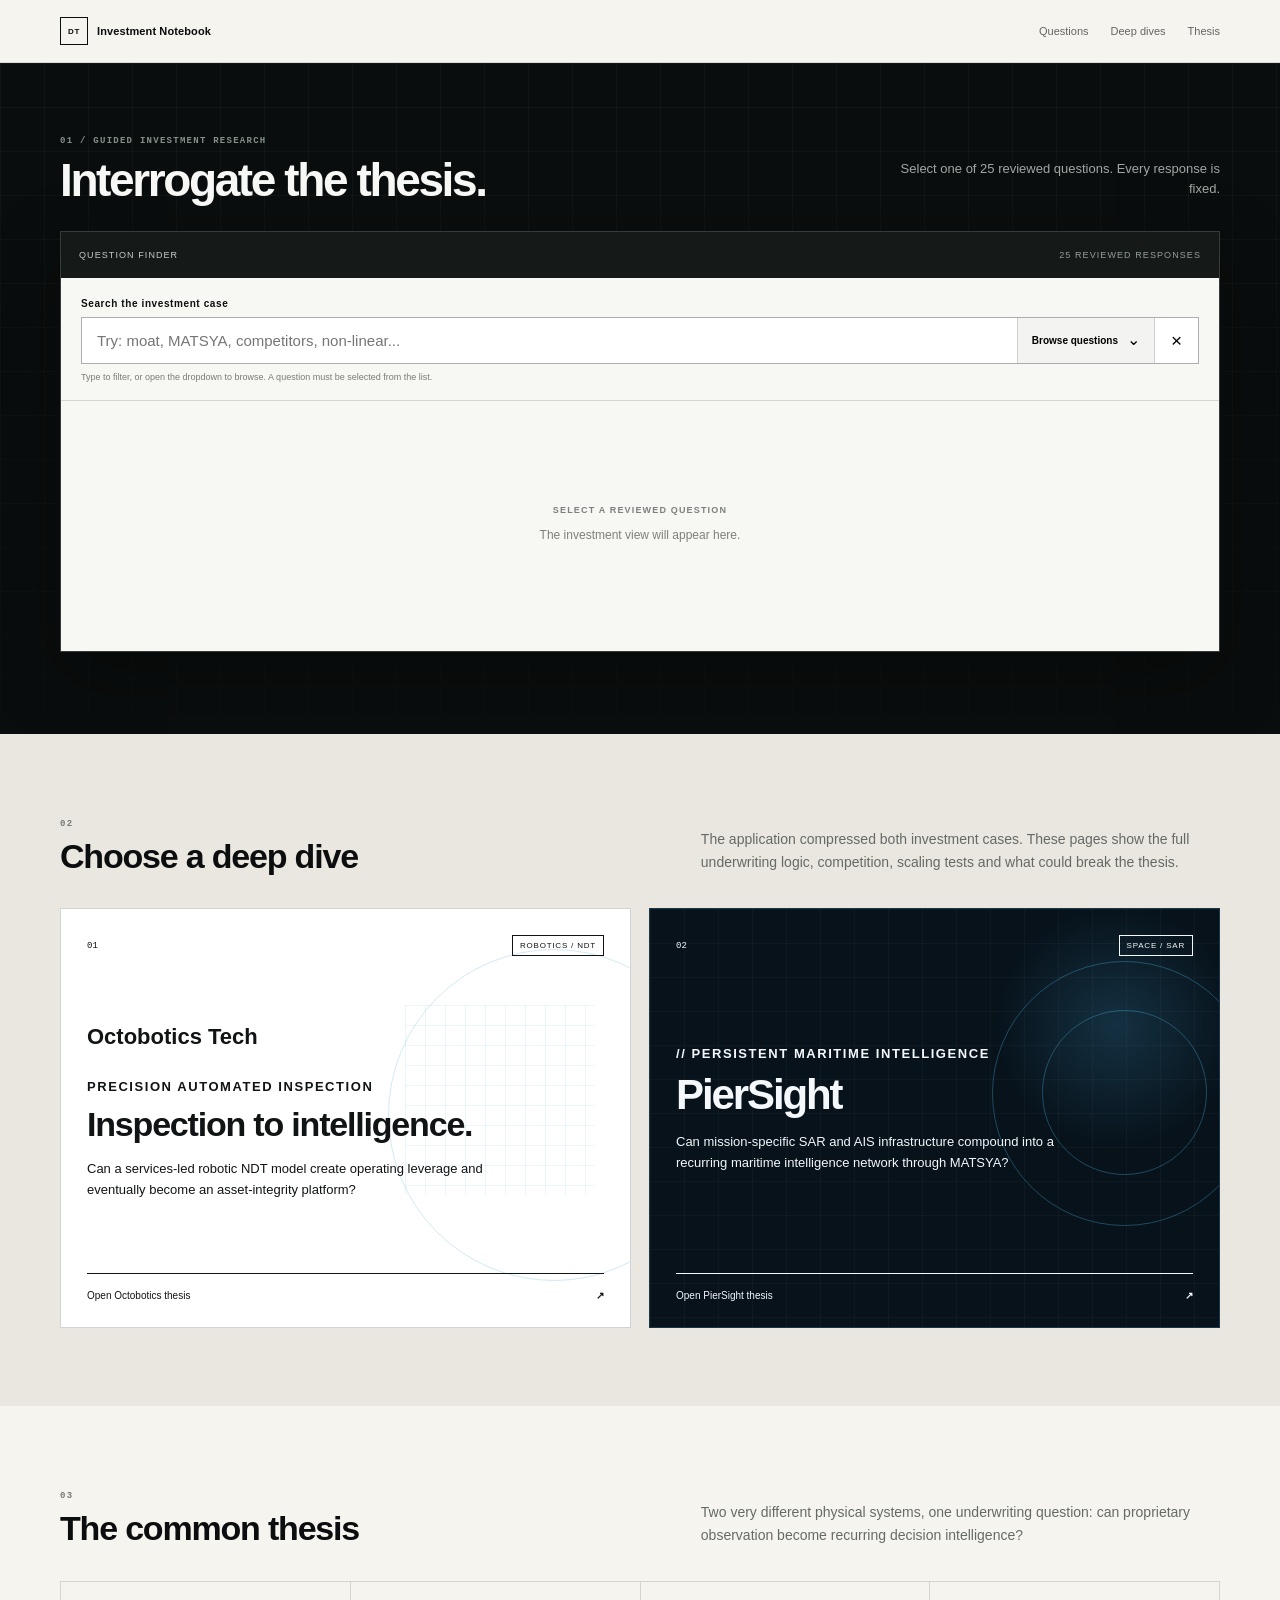
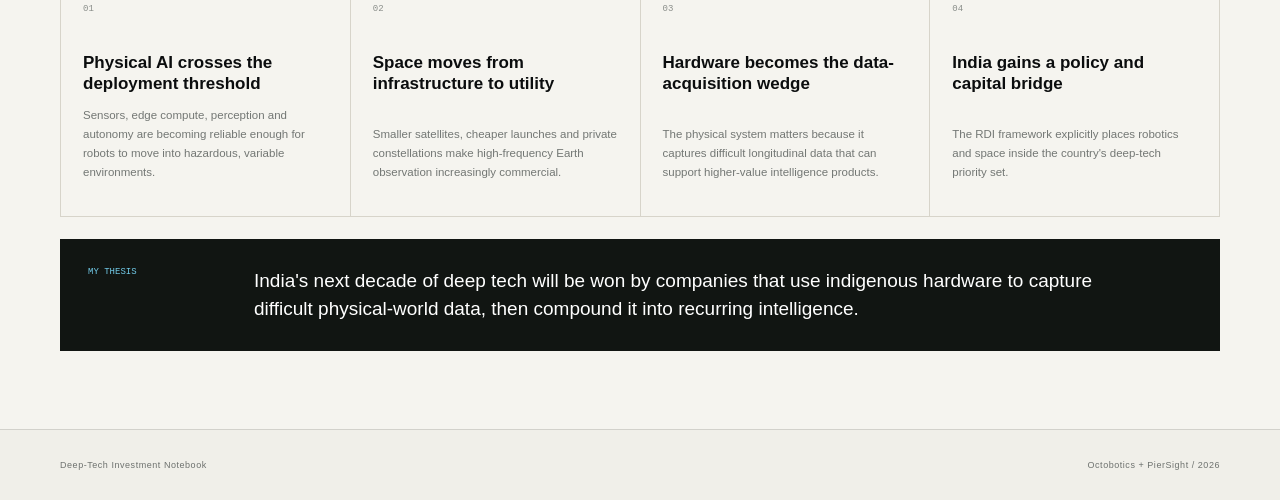
==== commit 0555f5a5: "v6" ====
--- a/index.html
+++ b/index.html
@@ -12,24 +12,96 @@
     <div class="nav-inner">
       <a class="notebook-brand" href="index.html"><span class="brand-grid">DT</span><span>Investment Notebook</span></a>
       <nav class="nav-links" aria-label="Primary">
+        <a href="#interrogate">Questions</a>
+        <a href="#deep-dives">Deep dives</a>
         <a href="#thesis">Thesis</a>
-        <a href="#deep-dives">Deep dives</a>
-        <a href="#interrogate">Interrogate</a>
-        <a href="evidence.html">Evidence</a>
       </nav>
     </div>
   </header>
 
   <main>
-    <section class="home-hero">
-      <div class="home-hero-grid"></div>
-      <div class="shell home-hero-inner">
-        <div class="hero-kicker">DEEP TECHNOLOGY / ROBOTICS + SPACE / 2026</div>
-        <h1>Own the observation layer.<br><span>Compound the intelligence.</span></h1>
-        <p class="hero-lede">India's next deep-tech inflection is not simply more robots or more satellites. It is the conversion of physical systems into data and intelligence platforms.</p>
-        <div class="hero-cta-row">
-          <a class="button button-light" href="#interrogate">Interrogate the thesis</a>
-          <a class="text-link" href="#deep-dives">Explore the companies <span>↘</span></a>
+    <section id="interrogate" class="guided-hero">
+      <div class="guided-grid-bg"></div>
+      <div class="shell guided-hero-inner">
+        <div class="guided-title-row">
+          <div>
+            <span class="section-index light-index">01 / GUIDED INVESTMENT RESEARCH</span>
+            <h1>Interrogate the thesis.</h1>
+          </div>
+          <p>Select one of 25 reviewed questions. Every response is fixed.</p>
+        </div>
+
+        <div class="qa-console qa-console-home">
+          <div class="qa-console-head">
+            <span>QUESTION FINDER</span>
+            <span class="reviewed-label">25 REVIEWED RESPONSES</span>
+          </div>
+
+          <div class="qa-search-wrap">
+            <label for="questionSearch">Search the investment case</label>
+            <div class="qa-input-shell">
+              <input id="questionSearch" type="text" autocomplete="off" placeholder="Try: moat, MATSYA, competitors, non-linear..." aria-autocomplete="list" aria-controls="questionDropdown">
+              <button id="browseQuestions" class="qa-browse" type="button" aria-expanded="false" aria-controls="questionDropdown">
+                <span>Browse questions</span><b>⌄</b>
+              </button>
+              <button id="clearQuestion" class="qa-clear" type="button" aria-label="Clear question">×</button>
+            </div>
+
+            <div id="questionDropdown" class="qa-dropdown" role="listbox" hidden>
+              <div class="qa-filter-bar" role="tablist" aria-label="Filter questions">
+                <button type="button" class="qa-filter active" data-filter="all">All <span>25</span></button>
+                <button type="button" class="qa-filter" data-filter="Octobotics">Octobotics</button>
+                <button type="button" class="qa-filter" data-filter="PierSight">PierSight</button>
+              </div>
+              <div id="questionOptions" class="qa-options"></div>
+            </div>
+            <p id="questionHint" class="qa-hint">Type to filter, or open the dropdown to browse. A question must be selected from the list.</p>
+          </div>
+
+          <div id="answerPanel" class="answer-panel empty-answer">
+            <div class="answer-placeholder">
+              <span>SELECT A REVIEWED QUESTION</span>
+              <p>The investment view will appear here.</p>
+            </div>
+          </div>
+        </div>
+      </div>
+    </section>
+
+    <section id="deep-dives" class="company-gateway section-pad">
+      <div class="shell">
+        <div class="section-intro two-col-intro">
+          <div><span class="section-index">02</span><h2>Choose a deep dive</h2></div>
+          <p>The application compressed both investment cases. These pages show the full underwriting logic, competition, scaling tests and what could break the thesis.</p>
+        </div>
+        <div class="gateway-grid">
+          <a class="gateway-card octo-gateway" href="octobotics.html">
+            <div class="gateway-top">
+              <span class="gateway-no">01</span>
+              <span class="gateway-chip">ROBOTICS / NDT</span>
+            </div>
+            <div class="octo-gateway-body">
+              <div class="octo-logo-lockup">
+                <img class="octo-logo-img" src="https://static.wixstatic.com/media/bf5f44_b653bb045a6448aebeb35150ac55752b~mv2.png/v1/fill/w_225,h_75,al_c,q_85,usm_0.66_1.00_0.01,enc_avif,quality_auto/Octobotics%20Tech-3.png" alt="Octobotics Tech logo" onerror="this.style.display='none';this.nextElementSibling.style.display='inline-block'">
+                <span class="octo-logo-fallback">Octobotics Tech</span>
+              </div>
+              <p class="gateway-overline">Precision Automated Inspection</p>
+              <h3>Inspection to intelligence.</h3>
+              <p>Can a services-led robotic NDT model create operating leverage and eventually become an asset-integrity platform?</p>
+            </div>
+            <div class="gateway-bottom"><span>Open Octobotics thesis</span><b>↗</b></div>
+          </a>
+
+          <a class="gateway-card pier-gateway" href="piersight.html">
+            <div class="gateway-orbit orbit-one"></div><div class="gateway-orbit orbit-two"></div>
+            <div class="gateway-top"><span class="gateway-no">02</span><span class="gateway-chip">SPACE / SAR</span></div>
+            <div class="pier-gateway-body">
+              <p class="gateway-overline">// PERSISTENT MARITIME INTELLIGENCE</p>
+              <h3>PierSight</h3>
+              <p>Can mission-specific SAR and AIS infrastructure compound into a recurring maritime intelligence network through MATSYA?</p>
+            </div>
+            <div class="gateway-bottom"><span>Open PierSight thesis</span><b>↗</b></div>
+          </a>
         </div>
       </div>
     </section>
@@ -37,8 +109,8 @@
     <section id="thesis" class="home-thesis section-pad">
       <div class="shell">
         <div class="section-intro two-col-intro">
-          <div><span class="section-index">01</span><h2>The investment lens</h2></div>
-          <p>Two companies, two physical systems, one common question: can hard-to-replicate observation infrastructure become a recurring decision layer?</p>
+          <div><span class="section-index">03</span><h2>The common thesis</h2></div>
+          <p>Two very different physical systems, one underwriting question: can proprietary observation become recurring decision intelligence?</p>
         </div>
         <div class="thesis-rail">
           <article><span>01</span><h3>Physical AI crosses the deployment threshold</h3><p>Sensors, edge compute, perception and autonomy are becoming reliable enough for robots to move into hazardous, variable environments.</p></article>
@@ -52,75 +124,6 @@
         </div>
       </div>
     </section>
-
-    <section id="deep-dives" class="company-gateway section-pad">
-      <div class="shell">
-        <div class="section-intro two-col-intro">
-          <div><span class="section-index">02</span><h2>Choose a deep dive</h2></div>
-          <p>The application forced the investment cases into 2,000 characters. These pages show the actual underwriting logic, including white space, competition, scaling tests and reasons to walk away.</p>
-        </div>
-        <div class="gateway-grid">
-          <a class="gateway-card octo-gateway" href="octobotics.html">
-            <div class="gateway-top"><span class="gateway-no">01</span><span class="gateway-chip">ROBOTICS / NDT</span></div>
-            <div>
-              <p class="gateway-overline">Asset Health Intelligence</p>
-              <h3>Octobotics</h3>
-              <p>Robotic inspection is the collection layer. The investment question is whether field operations can turn into operating leverage and, eventually, asset intelligence.</p>
-            </div>
-            <div class="gateway-bottom"><span>Open investment case</span><b>↗</b></div>
-          </a>
-          <a class="gateway-card pier-gateway" href="piersight.html">
-            <div class="gateway-orbit orbit-one"></div><div class="gateway-orbit orbit-two"></div>
-            <div class="gateway-top"><span class="gateway-no">02</span><span class="gateway-chip">SPACE / SAR</span></div>
-            <div>
-              <p class="gateway-overline">Persistent Maritime Intelligence</p>
-              <h3>PierSight</h3>
-              <p>SAR and AIS are the observation layer. The investment question is whether MATSYA can turn satellite capacity into a recurring maritime intelligence network.</p>
-            </div>
-            <div class="gateway-bottom"><span>Open investment case</span><b>↗</b></div>
-          </a>
-        </div>
-      </div>
-    </section>
-
-    <section id="interrogate" class="guided-section section-pad">
-      <div class="shell guided-grid">
-        <div class="guided-copy">
-          <span class="section-index">03</span>
-          <p class="mono-label">GUIDED RESEARCH ASSISTANT</p>
-          <h2>Interrogate the thesis.</h2>
-          <p>This is intentionally not an open-ended chatbot. Start typing and select one of 25 reviewed investment questions. Every answer is fixed, source-conscious and designed to expose the logic behind the investment case.</p>
-          <div class="guided-rule"><span>25</span><p>approved questions across thesis, moat, competition, scaling, customer economics and kill criteria.</p></div>
-        </div>
-
-        <div class="qa-console">
-          <div class="qa-console-head"><span>QUESTION FINDER</span><span class="live-badge"><i></i> REVIEWED RESPONSES</span></div>
-          <div class="qa-search-wrap">
-            <label for="questionSearch">Start typing a question or topic</label>
-            <div class="qa-input-shell">
-              <input id="questionSearch" type="text" autocomplete="off" placeholder="Try: moat, MATSYA, competitors, non-linear..." aria-autocomplete="list" aria-controls="questionDropdown">
-              <button id="clearQuestion" class="qa-clear" type="button" aria-label="Clear question">×</button>
-            </div>
-            <div id="questionDropdown" class="qa-dropdown" role="listbox" hidden></div>
-            <p id="questionHint" class="qa-hint">You must select a question from the dropdown. Free-form questions cannot be submitted.</p>
-          </div>
-
-          <div id="answerPanel" class="answer-panel empty-answer">
-            <div class="answer-placeholder">
-              <span>SELECT A QUESTION</span>
-              <p>Your reviewed answer will appear here.</p>
-            </div>
-          </div>
-        </div>
-      </div>
-    </section>
-
-    <section class="closing-strip">
-      <div class="shell closing-strip-inner">
-        <p>Research note: this notebook separates what I know from what I still need to diligence.</p>
-        <a href="evidence.html">Open evidence ledger ↗</a>
-      </div>
-    </section>
   </main>
 
   <footer class="site-footer">
--- a/styles.css
+++ b/styles.css
@@ -1,6 +1,55 @@
-:root{--ink:#0b0d0e;--paper:#f4f3ed;--paper-2:#ebe9e0;--line:#d4d1c6;--muted:#666a68;--octo:#d8ff38;--octo-dark:#101412;--pier:#55c9ff;--pier-dark:#07121b;--pier-panel:#0b1a25;--shell:1180px;--shadow:0 18px 60px rgba(0,0,0,.10)}*{box-sizing:border-box}html{scroll-behavior:smooth}body{margin:0;font-family:Inter,ui-sans-serif,system-ui,-apple-system,BlinkMacSystemFont,"Segoe UI",sans-serif;color:var(--ink);background:var(--paper)}a{color:inherit;text-decoration:none}button,input{font:inherit}.shell{width:min(calc(100% - 40px),var(--shell));margin:0 auto}.section-pad{padding:96px 0}.site-nav,.company-nav{position:sticky;top:0;z-index:80;border-bottom:1px solid rgba(30,30,30,.12);backdrop-filter:blur(14px)}.site-nav{background:rgba(244,243,237,.9)}.nav-inner{width:min(calc(100% - 40px),var(--shell));height:68px;margin:0 auto;display:flex;align-items:center;justify-content:space-between;gap:30px}.notebook-brand{display:flex;align-items:center;gap:10px;font-size:12px;font-weight:760;letter-spacing:.02em}.brand-grid{width:30px;height:30px;display:grid;place-items:center;border:1px solid currentColor;font-size:9px;letter-spacing:.08em}.nav-links{display:flex;gap:25px;align-items:center;font-size:11px}.nav-links a{opacity:.66;transition:.2s ease}.nav-links a:hover{opacity:1}.home-hero{min-height:690px;background:#0b0d0e;color:#f8f7f2;position:relative;overflow:hidden;display:flex;align-items:center}.home-hero-grid{position:absolute;inset:0;background-image:linear-gradient(rgba(255,255,255,.045) 1px,transparent 1px),linear-gradient(90deg,rgba(255,255,255,.045) 1px,transparent 1px);background-size:58px 58px;mask-image:linear-gradient(to bottom,#000,transparent)}.home-hero:after{content:"";position:absolute;width:520px;height:520px;border:1px solid rgba(85,201,255,.3);border-radius:50%;right:-130px;top:70px;box-shadow:0 0 0 70px rgba(85,201,255,.03),0 0 0 150px rgba(216,255,56,.02)}.home-hero-inner{position:relative;z-index:2;padding:90px 0}.hero-kicker,.mono-label,.octo-eyebrow,.octo-label,.pier-slash{font-family:ui-monospace,SFMono-Regular,Menlo,monospace;font-size:10px;letter-spacing:.14em;font-weight:780}.hero-kicker{color:#9ba3a0}.home-hero h1{font-size:clamp(56px,7vw,102px);line-height:.92;letter-spacing:-.065em;max-width:980px;margin:25px 0 28px;font-weight:760}.home-hero h1 span{color:var(--octo)}.hero-lede{max-width:760px;font-size:20px;line-height:1.55;color:#bfc4c1}.hero-cta-row{display:flex;align-items:center;gap:30px;margin-top:38px}.button{display:inline-flex;align-items:center;justify-content:center;padding:12px 17px;border:1px solid currentColor;font-size:11px;font-weight:760}.button-light{background:#f7f6ef;color:#0b0d0e;border-color:#f7f6ef}.button-dark{background:#0b0d0e;color:#fff;border-color:#0b0d0e}.text-link{font-size:11px;color:#c2c7c5}.text-link span{margin-left:8px}.section-intro{margin-bottom:42px}.two-col-intro{display:grid;grid-template-columns:1.1fr .9fr;gap:80px;align-items:end}.section-index{font-family:ui-monospace,SFMono-Regular,Menlo,monospace;font-size:10px;letter-spacing:.14em;color:#767974}.section-intro h2{font-size:48px;line-height:1;letter-spacing:-.045em;margin:12px 0 0}.section-intro>p{font-size:16px;line-height:1.65;color:#6b6f6c;margin:0}.home-thesis{background:var(--paper)}.thesis-rail{display:grid;grid-template-columns:repeat(4,1fr);border-top:1px solid var(--line);border-left:1px solid var(--line)}.thesis-rail article{min-height:300px;padding:25px;border-right:1px solid var(--line);border-bottom:1px solid var(--line);display:flex;flex-direction:column}.thesis-rail article>span{font-family:ui-monospace,SFMono-Regular,Menlo,monospace;font-size:10px;color:#8b8f8b}.thesis-rail h3{font-size:19px;line-height:1.2;margin:52px 0 15px}.thesis-rail p{font-size:12px;line-height:1.7;color:#737774;margin-top:auto}.thesis-statement{margin-top:26px;background:#111512;color:#fff;padding:34px;display:grid;grid-template-columns:160px 1fr;gap:30px}.thesis-statement span{font-family:ui-monospace,SFMono-Regular,Menlo,monospace;font-size:10px;color:var(--octo)}.thesis-statement p{font-size:23px;line-height:1.5;margin:0;max-width:900px}.company-gateway{background:#e9e7de}.gateway-grid{display:grid;grid-template-columns:1fr 1fr;gap:18px}.gateway-card{min-height:500px;padding:30px;display:flex;flex-direction:column;justify-content:space-between;position:relative;overflow:hidden;transition:transform .25s ease,box-shadow .25s ease}.gateway-card:hover{transform:translateY(-4px);box-shadow:var(--shadow)}.octo-gateway{background:#f7f6ef;border:1px solid #cbc8bb}.octo-gateway:before{content:"";position:absolute;right:-30px;top:65px;width:260px;height:260px;background-image:linear-gradient(#d7d4c9 1px,transparent 1px),linear-gradient(90deg,#d7d4c9 1px,transparent 1px);background-size:20px 20px;transform:rotate(8deg);opacity:.65}.octo-gateway:after{content:"";position:absolute;right:65px;top:140px;width:120px;height:120px;border:18px solid #161b18;border-radius:14px;transform:rotate(16deg)}.pier-gateway{background:var(--pier-dark);color:#f4f8fb;border:1px solid #18354a}.pier-gateway:before{content:"";position:absolute;inset:0;background:radial-gradient(circle at 80% 26%,rgba(85,201,255,.18),transparent 22%),linear-gradient(rgba(255,255,255,.035) 1px,transparent 1px),linear-gradient(90deg,rgba(255,255,255,.035) 1px,transparent 1px);background-size:auto,35px 35px,35px 35px}.gateway-orbit{position:absolute;border:1px solid rgba(85,201,255,.32);border-radius:50%;right:-40px;top:60px}.orbit-one{width:300px;height:300px}.orbit-two{width:190px;height:190px;right:15px;top:115px}.gateway-top,.gateway-bottom{display:flex;justify-content:space-between;align-items:center;position:relative;z-index:2}.gateway-no{font-family:ui-monospace,SFMono-Regular,Menlo,monospace;font-size:10px}.gateway-chip{font-size:9px;border:1px solid currentColor;padding:6px 8px;letter-spacing:.1em}.gateway-card>div:nth-child(2){position:relative;z-index:2;max-width:78%}.gateway-overline{font-size:10px;text-transform:uppercase;letter-spacing:.13em;font-weight:800;margin:0 0 10px}.gateway-card h3{font-size:58px;letter-spacing:-.055em;line-height:.95;margin:0 0 20px}.gateway-card p{font-size:13px;line-height:1.7}.gateway-bottom{border-top:1px solid currentColor;padding-top:18px;font-size:11px}.guided-section{background:#0b0d0e;color:#f6f6f1}.guided-grid{display:grid;grid-template-columns:.72fr 1.28fr;gap:80px;align-items:start}.guided-copy{position:sticky;top:110px}.guided-copy .section-index{color:#7f8884}.guided-copy .mono-label{color:var(--octo);margin:18px 0 12px}.guided-copy h2{font-size:62px;line-height:.95;letter-spacing:-.055em;margin:0 0 24px}.guided-copy>p{color:#a7afab;line-height:1.7;font-size:15px}.guided-rule{margin-top:45px;border-top:1px solid #2b302e;padding-top:24px;display:grid;grid-template-columns:82px 1fr;gap:18px}.guided-rule span{font-size:50px;line-height:1;color:var(--pier)}.guided-rule p{margin:2px 0;color:#9ca5a1;font-size:12px;line-height:1.6}.qa-console{background:#f4f3ed;color:#0b0d0e;border:1px solid #2c302e;min-height:550px;box-shadow:0 30px 80px rgba(0,0,0,.25)}.qa-console-head{height:52px;background:#151917;color:#c4cac7;padding:0 18px;display:flex;align-items:center;justify-content:space-between;font-size:9px;letter-spacing:.12em}.live-badge{display:flex;align-items:center;gap:7px}.live-badge i{width:6px;height:6px;border-radius:50%;background:var(--octo);box-shadow:0 0 0 3px rgba(216,255,56,.12)}.qa-search-wrap{padding:24px;border-bottom:1px solid #d8d5ca;position:relative}.qa-search-wrap label{display:block;font-size:10px;font-weight:800;letter-spacing:.08em;margin-bottom:9px}.qa-input-shell{display:flex;border:1px solid #bdb9ac;background:#fff}.qa-input-shell:focus-within{border-color:#111}.qa-input-shell input{flex:1;border:0;background:transparent;padding:15px 16px;outline:0;font-size:14px}.qa-clear{width:48px;border:0;border-left:1px solid #ddd8cc;background:transparent;cursor:pointer;font-size:18px}.qa-hint{font-size:9px;color:#777b78;margin:9px 0 0}.invalid-input{animation:shake .22s linear 2}@keyframes shake{0%,100%{transform:translateX(0)}25%{transform:translateX(-4px)}75%{transform:translateX(4px)}}.qa-dropdown{position:absolute;left:24px;right:24px;top:101px;z-index:20;background:#fff;border:1px solid #bdb9ac;box-shadow:0 18px 35px rgba(0,0,0,.14);max-height:355px;overflow:auto}.qa-option{width:100%;display:grid;grid-template-columns:minmax(0,1fr) auto;gap:20px;align-items:center;text-align:left;border:0;border-bottom:1px solid #ece9df;background:#fff;padding:13px 14px;cursor:pointer}.qa-option:last-child{border-bottom:0}.qa-option:hover{background:#f2f1ea}.qa-option-question{font-size:12px;line-height:1.35}.qa-option-tags,.answer-tags{display:flex;gap:5px;justify-content:flex-end;justify-self:end;flex-wrap:wrap}.question-tag{font-size:8px;letter-spacing:.08em;text-transform:uppercase;padding:5px 7px;border:1px solid currentColor;white-space:nowrap}.question-tag.octobotics{color:#445400;background:#efffb2}.question-tag.piersight{color:#006392;background:#dff5ff}.qa-no-match{padding:18px;display:flex;flex-direction:column;gap:5px}.qa-no-match b{font-size:12px}.qa-no-match span{font-size:10px;color:#777}.answer-panel{padding:26px;min-height:300px}.empty-answer{display:grid;place-items:center}.answer-placeholder{text-align:center;color:#777}.answer-placeholder span{font-size:9px;letter-spacing:.14em;font-weight:850}.answer-placeholder p{font-size:12px}.answer-head{display:grid;grid-template-columns:1fr auto;gap:28px;padding-bottom:20px;border-bottom:1px solid #d7d3c8;align-items:start}.answer-number{font-family:ui-monospace,SFMono-Regular,Menlo,monospace;font-size:9px;color:#777}.answer-head h3{font-size:24px;line-height:1.18;letter-spacing:-.025em;margin:7px 0 0}.answer-copy p{font-size:14px;line-height:1.8;margin:24px 0}.answer-foot{border-top:1px solid #d7d3c8;padding-top:15px;display:flex;justify-content:space-between;gap:20px;font-size:9px;letter-spacing:.08em;color:#777}.answer-foot a{color:#111}.closing-strip{background:#d8ff38;color:#111}.closing-strip-inner{min-height:90px;display:flex;align-items:center;justify-content:space-between;gap:30px;font-size:11px}.closing-strip-inner p{margin:0}.closing-strip-inner a{font-weight:800}.site-footer{background:#0b0d0e;color:#9da4a1;border-top:1px solid #232725}.footer-inner{height:76px;display:flex;align-items:center;justify-content:space-between;gap:20px;font-size:10px}
-/* Octobotics inspired page */.octo-page{background:#f6f5ef}.octo-nav{background:rgba(246,245,239,.93)}.octo-hero{min-height:680px;background:#f6f5ef;position:relative;overflow:hidden;border-bottom:1px solid #d4d2c8}.octo-tech-grid{position:absolute;right:-100px;top:0;width:52%;height:100%;background-image:linear-gradient(#d9d7ce 1px,transparent 1px),linear-gradient(90deg,#d9d7ce 1px,transparent 1px);background-size:32px 32px;clip-path:polygon(20% 0,100% 0,100% 100%,0 100%);opacity:.75}.octo-tech-grid:before{content:"";position:absolute;width:250px;height:250px;border:42px solid #111612;border-radius:22px;right:160px;top:170px;transform:rotate(22deg);box-shadow:70px 70px 0 -48px var(--octo)}.octo-hero-inner{position:relative;z-index:2;padding:110px 0 70px}.octo-eyebrow,.octo-label{color:#69706b}.octo-hero h1{font-size:clamp(74px,10vw,145px);line-height:.78;letter-spacing:-.075em;margin:35px 0 35px}.octo-hero-title{font-size:27px;font-weight:700;letter-spacing:-.025em;max-width:650px}.octo-hero-copy{max-width:680px;color:#666d69;line-height:1.65;font-size:15px}.octo-stat-row{margin-top:52px;display:grid;grid-template-columns:repeat(3,1fr);max-width:780px;border-top:1px solid #cbc8bd;border-bottom:1px solid #cbc8bd}.octo-stat-row div{padding:18px 18px 18px 0}.octo-stat-row div+div{padding-left:18px;border-left:1px solid #cbc8bd}.octo-stat-row span{display:block;font-size:8px;letter-spacing:.12em;color:#7b807d}.octo-stat-row b{display:block;font-size:13px;margin-top:5px}.octo-split{display:grid;grid-template-columns:1fr 1fr;gap:95px;margin-top:17px}.octo-split h2,.octo-end h2,.octo-founder h2{font-size:54px;line-height:1;letter-spacing:-.05em;margin:0}.octo-split p,.octo-end-grid p{font-size:15px;line-height:1.75;color:#626864;margin:0}.octo-process{display:grid;grid-template-columns:repeat(3,1fr);margin-top:60px;border-top:1px solid #cbc9bf;border-left:1px solid #cbc9bf}.octo-process article{padding:28px;min-height:260px;border-right:1px solid #cbc9bf;border-bottom:1px solid #cbc9bf}.octo-process article>span{font-size:9px;color:#777}.octo-process h3{font-size:32px;margin:55px 0 12px}.octo-process p{font-size:12px;line-height:1.65;color:#6a706d}.octo-dark{background:#101412;color:#f4f5ef}.octo-label.light{color:var(--octo)}.investment-grid{display:grid;grid-template-columns:1fr 1fr;margin-top:24px;border-left:1px solid #313833;border-top:1px solid #313833}.investment-grid article{padding:30px;min-height:300px;border-right:1px solid #313833;border-bottom:1px solid #313833}.investment-grid article>span{font-family:ui-monospace,SFMono-Regular,Menlo,monospace;font-size:9px;color:#87918b}.investment-grid h3{font-size:25px;line-height:1.1;margin:80px 0 15px}.investment-grid p{font-size:12px;line-height:1.7;color:#aab0ad}.octo-intro{margin-top:14px}.competitor-table{border-top:1px solid #cbc8bd}.table-row{display:grid;grid-template-columns:.6fr 1.2fr 1.4fr;gap:25px;padding:18px 0;border-bottom:1px solid #d2cfc4;align-items:start}.table-row>*{font-size:11px;line-height:1.55}.table-row b{font-size:13px}.table-head span{font-size:9px;font-weight:800;letter-spacing:.1em;color:#7b7f7c}.octo-scale{background:#e8e6dc}.scale-flow{display:grid;grid-template-columns:1fr 42px 1fr 42px 1fr 42px 1fr;align-items:center;margin-top:25px}.scale-flow>div{min-height:160px;padding:22px;border:1px solid #c6c3b7;background:#f5f4ee;display:flex;flex-direction:column}.scale-flow>i{text-align:center;font-style:normal;font-size:20px}.scale-flow span{font-size:9px;color:#7a7e7b}.scale-flow b{font-size:16px;margin:auto 0 7px}.scale-flow small{font-size:10px;color:#777}.scale-test-card{margin-top:22px;background:#111612;color:#fff;padding:30px;display:grid;grid-template-columns:.8fr 1.2fr;gap:50px}.scale-test-card span{display:block;font-size:8px;letter-spacing:.12em;color:var(--octo)}.scale-test-card strong{display:block;font-size:27px;margin-top:7px}.scale-test-card p{font-size:12px;line-height:1.7;color:#abb2ae;margin:0}.octo-end{background:#f5f4ee}.octo-end-grid{display:grid;grid-template-columns:.8fr 1.2fr;gap:100px}.octo-end-grid .caveat{margin-top:25px;border-left:4px solid var(--octo);padding-left:18px;color:#202421}.octo-founder{background:#fff}.founder-questions{margin-top:40px;display:grid;grid-template-columns:1fr 1fr;border-left:1px solid #d2d0c6;border-top:1px solid #d2d0c6}.founder-questions article{padding:24px;min-height:150px;border-right:1px solid #d2d0c6;border-bottom:1px solid #d2d0c6;display:grid;grid-template-columns:42px 1fr;gap:10px}.founder-questions span{font-size:9px;color:#777}.founder-questions p{font-size:14px;line-height:1.55;margin:0}.company-source-row{display:flex;gap:20px;margin-top:30px;font-size:10px;font-weight:800}.octo-footer{background:#101412;color:#c4cbc7}
-/* PierSight inspired page */.pier-page{background:#07121b;color:#eaf5fb}.pier-nav{background:rgba(7,18,27,.93);color:#dbeaf2;border-bottom-color:#173449}.pier-page .brand-grid{border-color:#42657a}.pier-hero{min-height:760px;position:relative;overflow:hidden;background:radial-gradient(circle at 78% 40%,rgba(27,124,176,.22),transparent 28%),#07121b}.star-field{position:absolute;inset:0;background-image:radial-gradient(circle,rgba(255,255,255,.55) 1px,transparent 1.5px),linear-gradient(rgba(85,201,255,.055) 1px,transparent 1px),linear-gradient(90deg,rgba(85,201,255,.055) 1px,transparent 1px);background-size:87px 91px,52px 52px,52px 52px;opacity:.42}.radar-ring{position:absolute;border:1px solid rgba(85,201,255,.25);border-radius:50%;right:-140px;top:110px}.ring-a{width:650px;height:650px}.ring-b{width:470px;height:470px;right:-50px;top:200px}.ring-c{width:290px;height:290px;right:40px;top:290px}.pier-hero:after{content:"";position:absolute;width:7px;height:7px;border-radius:50%;background:#a8e8ff;right:238px;top:432px;box-shadow:0 0 22px 8px rgba(85,201,255,.42)}.pier-hero-inner{position:relative;z-index:3;padding:140px 0 90px}.pier-slash{color:#72d3ff}.pier-slash.dark{color:#39738f}.pier-hero h1{font-size:clamp(65px,8vw,118px);line-height:.9;letter-spacing:-.065em;margin:35px 0}.pier-hero h1 span{color:#84dbff}.pier-lede{font-size:17px;line-height:1.7;color:#9fb2bd;max-width:700px}.pier-metrics{display:grid;grid-template-columns:repeat(3,1fr);max-width:830px;margin-top:65px;border-top:1px solid #214052;border-bottom:1px solid #214052}.pier-metrics div{padding:20px 22px 20px 0}.pier-metrics div+div{padding-left:22px;border-left:1px solid #214052}.pier-metrics span{font-size:8px;letter-spacing:.12em;color:#6f8b9a}.pier-metrics b{display:block;margin-top:7px;font-size:14px}.pier-mission,.pier-underwriting,.pier-economics,.pier-founder{background:#eef4f6;color:#09141b}.pier-heading-grid{display:grid;grid-template-columns:1fr .8fr;gap:100px;align-items:end;margin-top:18px}.pier-heading-grid h2,.pier-founder h2,.pier-bloomberg h2{font-size:55px;line-height:.98;letter-spacing:-.05em;margin:0}.pier-heading-grid p{font-size:14px;line-height:1.75;color:#5e6b71;margin:0}.mission-compare{display:grid;grid-template-columns:1fr 1fr;gap:14px;margin-top:50px}.mission-compare article{padding:30px;border:1px solid #bfd1da;min-height:330px}.mission-compare article>span,.system-card>span{font-size:9px;letter-spacing:.12em;color:#577889}.mission-compare h3{font-size:30px;margin:70px 0 18px}.mission-compare ul{padding-left:17px;color:#627178;font-size:12px;line-height:1.9}.mission-specific{background:#0a1a25!important;color:#eef8fd;border-color:#173a50!important}.mission-specific>span{color:#71d3ff!important}.mission-specific ul{color:#9db5c2}.pier-systems,.pier-competition,.pier-bloomberg{background:#07121b;color:#eef7fb}.system-grid{display:grid;grid-template-columns:1.15fr .85fr;gap:14px;margin-top:28px}.system-card{min-height:430px;border:1px solid #1e4055;padding:32px;position:relative;overflow:hidden}.system-card h3{font-size:68px;letter-spacing:-.06em;margin:30px 0 18px}.system-card p{max-width:520px;color:#99afbb;line-height:1.7;font-size:13px}.varuna-card{background:radial-gradient(circle at 80% 30%,rgba(85,201,255,.16),transparent 25%),#0a1720}.system-orbit{position:absolute;width:310px;height:310px;border:1px solid rgba(85,201,255,.28);border-radius:50%;right:-90px;top:-40px;box-shadow:0 0 0 45px rgba(85,201,255,.025)}.matsya-card{background:linear-gradient(150deg,#102a39,#08141d)}.system-specs{display:flex;flex-wrap:wrap;gap:7px;margin-top:38px}.system-specs b{font-size:8px;letter-spacing:.12em;border:1px solid #2b5065;padding:7px 8px;color:#bceaff}.pier-underwrite-grid{display:grid;grid-template-columns:repeat(4,1fr);margin-top:30px;border-top:1px solid #bfd1da;border-left:1px solid #bfd1da}.pier-underwrite-grid article{padding:25px;min-height:300px;border-right:1px solid #bfd1da;border-bottom:1px solid #bfd1da}.pier-underwrite-grid article>span{font-size:9px;color:#628394}.pier-underwrite-grid h3{font-size:22px;margin:75px 0 15px}.pier-underwrite-grid p{font-size:11px;line-height:1.7;color:#66767d}.pier-competition .pier-heading-grid p{color:#9eb3be}.pier-table{border-top-color:#234155;margin-top:40px}.pier-table .table-row{border-bottom-color:#1a3649}.pier-table .table-row>*{color:#a7bac4}.pier-table .table-row b{color:#eff9fd}.pier-table .table-head span{color:#668697}.pier-flow{margin-top:30px}.pier-flow>div{background:#fff;border-color:#bfd0d8}.pier-flow b{color:#09141b}.monetise-grid{display:grid;grid-template-columns:repeat(4,1fr);margin-top:28px;border-top:1px solid #bcd0d8;border-left:1px solid #bcd0d8}.monetise-grid article{padding:23px;min-height:175px;border-right:1px solid #bcd0d8;border-bottom:1px solid #bcd0d8}.monetise-grid span{font-size:8px;letter-spacing:.12em;color:#4c7c93}.monetise-grid h3{font-size:19px;margin:38px 0 8px}.monetise-grid p{font-size:10px;color:#68777e}.pier-scale-card{background:#081722}.pier-scale-card span{color:#6bd5ff}.pier-scale-card p{color:#9fb2bc}.bloomberg-grid{display:grid;grid-template-columns:.85fr 1.15fr;gap:100px}.bloomberg-grid p{font-size:15px;line-height:1.8;color:#9db0ba;margin:0}.pier-highlight{margin-top:25px!important;border-left:3px solid #62d1ff;padding-left:18px;color:#d9f4ff!important}.space-questions{border-color:#b9ccd5}.space-questions article{border-color:#b9ccd5}.pier-links a{color:#0d536f}.pier-footer{background:#050c11;color:#8ea6b3;border-top-color:#183343}
-/* Evidence */.evidence-page{background:#f2f1eb}.evidence-nav{background:rgba(242,241,235,.92)}.evidence-hero-new{padding:110px 0 80px;background:#101412;color:#fff}.evidence-hero-new .section-index{color:var(--octo)}.evidence-hero-new h1{font-size:65px;line-height:.95;letter-spacing:-.055em;max-width:920px;margin:22px 0}.evidence-hero-new p{color:#a6aeaa;max-width:730px;line-height:1.7}.evidence-note-grid{display:grid;grid-template-columns:repeat(4,1fr);gap:10px}.evidence-note-grid article{border:1px solid #d0cec3;background:#fff;padding:20px}.evidence-note-grid span{font-size:8px;letter-spacing:.12em;font-weight:850}.evidence-note-grid p{font-size:11px;line-height:1.6;color:#6e736f}.source-ledger{margin-top:45px;border-top:1px solid #cac7bb}.source-row{display:grid;grid-template-columns:.7fr 1.4fr auto;gap:30px;padding:18px 0;border-bottom:1px solid #cac7bb;align-items:center}.source-row div{display:flex;flex-direction:column}.source-row span{font-size:8px;letter-spacing:.1em;color:#757a76}.source-row b{font-size:13px;margin-top:3px}.source-row p{font-size:11px;color:#6e736f}.source-row a,.source-static{font-size:10px;font-weight:800}.evidence-return{margin-top:36px}
-@media (max-width:950px){.nav-links{display:none}.two-col-intro,.guided-grid,.octo-split,.octo-end-grid,.pier-heading-grid,.bloomberg-grid{grid-template-columns:1fr;gap:30px}.thesis-rail,.pier-underwrite-grid{grid-template-columns:1fr 1fr}.gateway-grid,.system-grid{grid-template-columns:1fr}.guided-copy{position:static}.gateway-card>div:nth-child(2){max-width:88%}.scale-flow{grid-template-columns:1fr}.scale-flow>i{padding:8px 0;transform:rotate(90deg)}.evidence-note-grid,.monetise-grid{grid-template-columns:1fr 1fr}.source-row{grid-template-columns:1fr}.octo-tech-grid{opacity:.35;width:70%}.octo-hero h1{font-size:90px}.mission-compare{grid-template-columns:1fr}.octo-stat-row,.pier-metrics{grid-template-columns:1fr}.octo-stat-row div+div,.pier-metrics div+div{border-left:0;border-top:1px solid #cbc8bd;padding-left:0}.pier-metrics div+div{border-color:#214052}}
-@media (max-width:650px){.shell,.nav-inner{width:min(calc(100% - 26px),var(--shell))}.section-pad{padding:68px 0}.home-hero{min-height:620px}.home-hero h1{font-size:54px}.hero-lede{font-size:16px}.hero-cta-row{align-items:flex-start;flex-direction:column}.section-intro h2,.octo-split h2,.octo-end h2,.octo-founder h2,.pier-heading-grid h2,.pier-founder h2,.pier-bloomberg h2{font-size:40px}.thesis-rail,.investment-grid,.pier-underwrite-grid,.evidence-note-grid,.monetise-grid,.founder-questions{grid-template-columns:1fr}.thesis-statement{grid-template-columns:1fr}.gateway-card{min-height:450px;padding:22px}.gateway-card h3{font-size:48px}.guided-copy h2{font-size:46px}.qa-console{min-height:510px}.qa-option{grid-template-columns:minmax(0,1fr) auto;gap:8px}.answer-head{grid-template-columns:minmax(0,1fr) auto}.octo-hero h1{font-size:68px}.octo-hero-title{font-size:22px}.octo-process{grid-template-columns:1fr}.table-row{grid-template-columns:1fr;gap:7px}.table-head{display:none}.scale-test-card{grid-template-columns:1fr}.system-card h3{font-size:50px}.pier-hero h1{font-size:56px}.pier-hero{min-height:680px}.pier-hero-inner{padding-top:110px}.company-source-row{flex-direction:column}.evidence-hero-new h1{font-size:47px}.closing-strip-inner,.footer-inner{align-items:flex-start;flex-direction:column;justify-content:center}.footer-inner{padding:20px 0;height:auto}}
+:root{
+  --ink:#0b0d0e;
+  --paper:#f5f4ef;
+  --paper-2:#ebe9e1;
+  --line:#d7d4ca;
+  --muted:#6d716e;
+  --blue:#168bd2;
+  --blue-soft:#e9f4fb;
+  --pier:#55c9ff;
+  --pier-dark:#07121b;
+  --pier-panel:#0b1a25;
+  --octo-ink:#101415;
+  --octo-steel:#dae1e2;
+  --octo-blue:#0a83c6;
+  --octo-cyan:#00b9d8;
+  --shell:1160px;
+  --shadow:0 18px 52px rgba(0,0,0,.10);
+}
+*{box-sizing:border-box}
+html{scroll-behavior:smooth}
+body{margin:0;font-family:Arial,Helvetica,sans-serif;color:var(--ink);background:var(--paper);font-size:15px}
+a{color:inherit;text-decoration:none}
+button,input{font:inherit}.shell{width:min(calc(100% - 42px),var(--shell));margin:0 auto}.section-pad{padding:78px 0}
+.site-nav,.company-nav{position:sticky;top:0;z-index:80;border-bottom:1px solid rgba(30,30,30,.12);backdrop-filter:blur(12px)}
+.site-nav{background:rgba(245,244,239,.94)}.company-nav{background:rgba(255,255,255,.93)}
+.nav-inner{width:min(calc(100% - 42px),var(--shell));height:62px;margin:0 auto;display:flex;align-items:center;justify-content:space-between;gap:24px}
+.notebook-brand{display:flex;align-items:center;gap:9px;font-size:11px;font-weight:700;letter-spacing:.01em}.brand-grid{width:28px;height:28px;display:grid;place-items:center;border:1px solid currentColor;font-size:8px;letter-spacing:.08em}.nav-links{display:flex;gap:22px;align-items:center;font-size:11px}.nav-links a{opacity:.62;transition:.18s ease}.nav-links a:hover{opacity:1}
+.section-index,.mono-label,.octo-eyebrow,.octo-label,.pier-slash{font-family:"Courier New",monospace;font-size:9px;letter-spacing:.14em;font-weight:700}.section-index{color:#777a76}.light-index{color:#83908a}.section-intro{margin-bottom:34px}.two-col-intro{display:grid;grid-template-columns:1fr .9fr;gap:64px;align-items:end}.section-intro h2{font-size:34px;line-height:1.04;letter-spacing:-.035em;margin:10px 0 0}.section-intro>p{font-size:14px;line-height:1.65;color:#666a67;margin:0}
+
+/* HOME: QUESTION EXPERIENCE FIRST */
+.guided-hero{background:#0a0d0d;color:#f7f8f6;position:relative;overflow:hidden;padding:66px 0 82px}.guided-grid-bg{position:absolute;inset:0;background-image:linear-gradient(rgba(255,255,255,.035) 1px,transparent 1px),linear-gradient(90deg,rgba(255,255,255,.035) 1px,transparent 1px);background-size:44px 44px;mask-image:linear-gradient(to bottom,#000,rgba(0,0,0,.25))}.guided-hero-inner{position:relative;z-index:2}.guided-title-row{display:grid;grid-template-columns:1fr auto;gap:30px;align-items:end;margin-bottom:28px}.guided-title-row h1{font-size:46px;line-height:.98;letter-spacing:-.052em;margin:12px 0 0}.guided-title-row p{font-size:13px;color:#9fa8a4;margin:0 0 4px;max-width:340px;line-height:1.55;text-align:right}
+.qa-console{background:#f7f7f3;color:#0c1010;border:1px solid #343b38;box-shadow:0 24px 70px rgba(0,0,0,.28)}.qa-console-home{min-height:420px}.qa-console-head{height:46px;background:#151918;color:#c6ccca;padding:0 18px;display:flex;align-items:center;justify-content:space-between;font-size:9px;letter-spacing:.12em}.reviewed-label{color:#93a09b}.qa-search-wrap{padding:20px 20px 18px;border-bottom:1px solid #d6d6d0;position:relative}.qa-search-wrap label{display:block;font-size:10px;font-weight:700;letter-spacing:.06em;margin-bottom:8px}.qa-input-shell{display:grid;grid-template-columns:minmax(0,1fr) auto 44px;border:1px solid #aaaead;background:#fff}.qa-input-shell:focus-within{border-color:#0a0d0d;box-shadow:0 0 0 1px #0a0d0d inset}.qa-input-shell input{border:0;background:transparent;padding:14px 15px;outline:0;font-size:15px;min-width:0}.qa-browse{border:0;border-left:1px solid #d1d2cc;background:#f3f4f1;padding:0 14px;display:flex;align-items:center;gap:9px;cursor:pointer;font-size:10px;font-weight:700;white-space:nowrap}.qa-browse b{font-size:16px;font-weight:400;transform:translateY(-1px)}.qa-clear{width:44px;border:0;border-left:1px solid #d1d2cc;background:#fff;cursor:pointer;font-size:19px}.qa-hint{font-size:9px;color:#777d7a;margin:8px 0 0}.invalid-input{animation:shake .22s linear 2}@keyframes shake{0%,100%{transform:translateX(0)}25%{transform:translateX(-4px)}75%{transform:translateX(4px)}}
+.qa-dropdown{position:absolute;left:20px;right:20px;top:96px;z-index:30;background:#fff;border:1px solid #aaaead;box-shadow:0 18px 44px rgba(0,0,0,.17);max-height:410px;overflow:hidden}.qa-filter-bar{display:flex;gap:8px;padding:10px;border-bottom:1px solid #e3e3de;background:#f7f7f3;position:sticky;top:0;z-index:3}.qa-filter{border:1px solid #c6c9c5;background:#fff;border-radius:999px;padding:7px 11px;cursor:pointer;font-size:9px;font-weight:700}.qa-filter span{opacity:.55}.qa-filter.active{background:#111615;color:#fff;border-color:#111615}.qa-options{max-height:350px;overflow:auto}.qa-option{width:100%;display:grid;grid-template-columns:minmax(0,1fr) auto;gap:18px;align-items:center;text-align:left;border:0;border-bottom:1px solid #ecece7;background:#fff;padding:12px 13px;cursor:pointer}.qa-option:last-child{border-bottom:0}.qa-option:hover{background:#f2f4f1}.qa-option-question{font-size:12px;line-height:1.35}.qa-option-tags,.answer-tags{display:flex;gap:5px;justify-content:flex-end;justify-self:end;flex-wrap:wrap}.question-tag{font-size:7px;letter-spacing:.08em;text-transform:uppercase;padding:4px 6px;border:1px solid currentColor;white-space:nowrap;border-radius:999px}.question-tag.octobotics{color:#006c96;background:#e6f7fb}.question-tag.piersight{color:#176285;background:#e8f6ff}.qa-no-match{padding:18px;display:flex;flex-direction:column;gap:5px}.qa-no-match b{font-size:12px}.qa-no-match span{font-size:10px;color:#777}.answer-panel{padding:24px;min-height:250px}.empty-answer{display:grid;place-items:center}.answer-placeholder{text-align:center;color:#7c817e}.answer-placeholder span{font-size:9px;letter-spacing:.13em;font-weight:700}.answer-placeholder p{font-size:12px}.answer-head{display:grid;grid-template-columns:1fr auto;gap:26px;padding-bottom:18px;border-bottom:1px solid #d7d7d1;align-items:start}.answer-number{font-family:"Courier New",monospace;font-size:9px;color:#777d7a}.answer-head h3{font-size:21px;line-height:1.24;letter-spacing:-.02em;margin:7px 0 0;max-width:820px}.answer-copy p{font-size:13.5px;line-height:1.78;margin:20px 0;max-width:980px}.answer-foot{border-top:1px solid #d7d7d1;padding-top:12px;display:flex;justify-content:space-between;gap:20px;font-size:8px;letter-spacing:.08em;color:#777d7a}
+
+/* HOME: DEEP DIVES SECOND */
+.company-gateway{background:#e9e7df}.gateway-grid{display:grid;grid-template-columns:1fr 1fr;gap:18px}.gateway-card{min-height:420px;padding:26px;display:flex;flex-direction:column;justify-content:space-between;position:relative;overflow:hidden;transition:transform .22s ease,box-shadow .22s ease}.gateway-card:hover{transform:translateY(-3px);box-shadow:var(--shadow)}.gateway-top,.gateway-bottom{display:flex;justify-content:space-between;align-items:center;position:relative;z-index:2}.gateway-no{font-family:"Courier New",monospace;font-size:9px}.gateway-chip{font-size:8px;border:1px solid currentColor;padding:5px 7px;letter-spacing:.1em}.gateway-overline{font-size:9px;text-transform:uppercase;letter-spacing:.12em;font-weight:700;margin:0 0 10px}.gateway-bottom{border-top:1px solid currentColor;padding-top:16px;font-size:10px}.octo-gateway{background:#fff;border:1px solid #cfd4d4;color:#101415}.octo-gateway:before{content:"";position:absolute;right:-90px;top:40px;width:330px;height:330px;border:1px solid rgba(10,131,198,.18);border-radius:50%}.octo-gateway:after{content:"";position:absolute;right:35px;top:96px;width:190px;height:190px;background-image:linear-gradient(rgba(10,131,198,.08) 1px,transparent 1px),linear-gradient(90deg,rgba(10,131,198,.08) 1px,transparent 1px);background-size:20px 20px}.octo-gateway-body{position:relative;z-index:2;max-width:78%}.octo-logo-lockup{height:42px;margin-bottom:18px;display:flex;align-items:center}.octo-logo-img{height:42px;width:auto;max-width:180px;object-fit:contain}.octo-logo-fallback{display:none;font-size:22px;font-weight:700}.octo-gateway h3{font-size:34px;line-height:1.02;letter-spacing:-.035em;margin:0 0 16px}.octo-gateway p{font-size:13px;line-height:1.65}.pier-gateway{background:var(--pier-dark);color:#f4f8fb;border:1px solid #18354a}.pier-gateway:before{content:"";position:absolute;inset:0;background:radial-gradient(circle at 82% 28%,rgba(85,201,255,.17),transparent 22%),linear-gradient(rgba(255,255,255,.032) 1px,transparent 1px),linear-gradient(90deg,rgba(255,255,255,.032) 1px,transparent 1px);background-size:auto,34px 34px,34px 34px}.gateway-orbit{position:absolute;border:1px solid rgba(85,201,255,.3);border-radius:50%;right:-38px;top:52px}.orbit-one{width:265px;height:265px}.orbit-two{width:165px;height:165px;right:12px;top:101px}.pier-gateway-body{position:relative;z-index:2;max-width:76%}.pier-gateway h3{font-size:42px;letter-spacing:-.05em;line-height:.95;margin:0 0 16px}.pier-gateway p{font-size:13px;line-height:1.65}
+
+/* HOME: THESIS THIRD */
+.home-thesis{background:var(--paper)}.thesis-rail{display:grid;grid-template-columns:repeat(4,1fr);border-top:1px solid var(--line);border-left:1px solid var(--line)}.thesis-rail article{min-height:235px;padding:22px;border-right:1px solid var(--line);border-bottom:1px solid var(--line);display:flex;flex-direction:column}.thesis-rail article>span{font-family:"Courier New",monospace;font-size:9px;color:#8b8f8b}.thesis-rail h3{font-size:17px;line-height:1.25;margin:38px 0 12px}.thesis-rail p{font-size:11.5px;line-height:1.65;color:#737774;margin-top:auto}.thesis-statement{margin-top:22px;background:#111512;color:#fff;padding:28px;display:grid;grid-template-columns:140px 1fr;gap:26px}.thesis-statement span{font-family:"Courier New",monospace;font-size:9px;color:#72cbe9}.thesis-statement p{font-size:19px;line-height:1.48;margin:0;max-width:900px}
+
+/* SHARED DEEP-DIVE ELEMENTS */
+.competitor-table{border-top:1px solid #bbb}.table-row{display:grid;grid-template-columns:.7fr 1.25fr 1.55fr;gap:22px;padding:17px 0;border-bottom:1px solid #d6d5cf;font-size:12px;line-height:1.55}.table-head{font-size:9px;text-transform:uppercase;letter-spacing:.1em;color:#737773}.scale-flow{display:flex;align-items:stretch;gap:10px;margin-top:30px}.scale-flow>div{flex:1;border:1px solid #ccc;padding:20px;display:flex;flex-direction:column;min-height:120px}.scale-flow>div span{font-family:"Courier New",monospace;font-size:8px;color:#777}.scale-flow>div b{font-size:14px;margin-top:auto}.scale-flow>div small{font-size:10px;color:#777;margin-top:5px}.scale-flow>i{display:grid;place-items:center;font-style:normal;color:#777}.scale-test-card{margin-top:22px;border:1px solid #ccc;padding:24px;display:grid;grid-template-columns:.8fr 1.2fr;gap:34px}.scale-test-card span{display:block;font-size:8px;letter-spacing:.12em;color:#777;margin-bottom:8px}.scale-test-card strong{font-size:22px;line-height:1.15}.scale-test-card p{font-size:12px;line-height:1.65;margin:0;color:#616562}.founder-questions{display:grid;grid-template-columns:1fr 1fr;margin-top:26px;border-top:1px solid #ccc;border-left:1px solid #ccc}.founder-questions article{min-height:118px;padding:18px;border-right:1px solid #ccc;border-bottom:1px solid #ccc}.founder-questions article span{font-family:"Courier New",monospace;font-size:8px;color:#777}.founder-questions article p{font-size:12px;line-height:1.55;margin:18px 0 0}.company-source-row{margin-top:25px;display:flex;gap:18px;flex-wrap:wrap;font-size:10px}.company-source-row a{text-decoration:underline;text-underline-offset:4px}.site-footer{border-top:1px solid #d2d1cb;background:#f0efe9}.footer-inner{min-height:70px;display:flex;align-items:center;justify-content:space-between;font-size:9px;letter-spacing:.06em;color:#6d716e}
+
+/* OCTOBOTICS: OFFICIAL-SITE INSPIRED INDUSTRIAL THEME */
+.octo-page{background:#fff;color:#101415}.octo-nav{background:rgba(255,255,255,.95);border-color:#d9dfe0}.octo-hero{position:relative;overflow:hidden;background:linear-gradient(135deg,#f8faf9 0%,#eef3f3 64%,#e5ecee 100%);border-bottom:1px solid #d9e0e1}.octo-hero-lines{position:absolute;inset:0;background-image:linear-gradient(rgba(10,131,198,.06) 1px,transparent 1px),linear-gradient(90deg,rgba(10,131,198,.06) 1px,transparent 1px);background-size:42px 42px;mask-image:linear-gradient(90deg,#000,rgba(0,0,0,.15))}.octo-hero-grid{position:relative;z-index:2;display:grid;grid-template-columns:1.05fr .95fr;gap:54px;align-items:center;padding:72px 0 70px}.octo-brand-lockup{min-height:48px;display:flex;align-items:center;margin-bottom:26px}.octo-official-logo{height:48px;width:auto;max-width:210px;object-fit:contain}.octo-brand-text{display:none;font-size:26px;font-weight:700}.octo-eyebrow{color:#4f656d;margin-bottom:12px}.octo-hero h1{font-size:46px;line-height:.99;letter-spacing:-.045em;margin:0 0 20px;max-width:660px}.octo-hero-copy{font-size:14px;line-height:1.7;color:#556164;max-width:650px}.octo-stat-row{margin-top:28px;display:grid;grid-template-columns:repeat(3,1fr);border-top:1px solid #b9c5c8;border-left:1px solid #b9c5c8}.octo-stat-row>div{padding:15px;border-right:1px solid #b9c5c8;border-bottom:1px solid #b9c5c8}.octo-stat-row span{display:block;font-size:8px;letter-spacing:.12em;color:#718087;margin-bottom:7px}.octo-stat-row b{font-size:12px}.octo-product-visual{position:relative}.octo-image-frame{background:#101617;border:1px solid #8fa1a6;min-height:340px;display:grid;place-items:center;overflow:hidden;position:relative;box-shadow:0 22px 50px rgba(17,30,33,.14)}.octo-image-frame:before{content:"";position:absolute;inset:16px;border:1px solid rgba(255,255,255,.16);z-index:2;pointer-events:none}.octo-image-frame img{width:100%;height:100%;min-height:340px;object-fit:cover;filter:saturate(.88) contrast(1.02)}.octo-image-fallback{position:absolute;color:#dfe9eb;font-size:30px;letter-spacing:.12em;font-weight:700;z-index:0}.octo-visual-caption{display:flex;justify-content:space-between;margin-top:10px;font-family:"Courier New",monospace;font-size:8px;letter-spacing:.12em;color:#52666d}.octo-problem{background:#fff}.octo-label{color:#56727c;margin-bottom:18px}.octo-label.light{color:#87c6dd}.octo-split{display:grid;grid-template-columns:1fr 1fr;gap:70px}.octo-split h2,.octo-intro h2,.octo-end h2,.octo-founder h2{font-size:34px;line-height:1.06;letter-spacing:-.035em;margin:0}.octo-split p,.octo-intro>p,.octo-end p{font-size:13px;line-height:1.7;color:#5d6668;margin:0}.octo-process{display:grid;grid-template-columns:repeat(3,1fr);margin-top:40px;border-top:1px solid #cfd7d8;border-left:1px solid #cfd7d8}.octo-process article{padding:22px;border-right:1px solid #cfd7d8;border-bottom:1px solid #cfd7d8;min-height:175px}.octo-process article span{font-family:"Courier New",monospace;font-size:8px;color:#77878b}.octo-process h3{font-size:20px;margin:36px 0 9px}.octo-process p{font-size:11.5px;line-height:1.6;color:#687274}.octo-dark{background:#111719;color:#f6f8f7}.investment-grid{display:grid;grid-template-columns:1fr 1fr;border-top:1px solid #344248;border-left:1px solid #344248}.investment-grid article{padding:25px;min-height:220px;border-right:1px solid #344248;border-bottom:1px solid #344248}.investment-grid article span{font-family:"Courier New",monospace;font-size:8px;letter-spacing:.1em;color:#8fb8c7}.investment-grid h3{font-size:20px;line-height:1.2;margin:40px 0 12px}.investment-grid p{font-size:12px;line-height:1.65;color:#aebbbf}.octo-competition{background:#f5f7f6}.octo-table{border-color:#bfc9cb}.octo-scale{background:#fff}.octo-flow>div{border-color:#b9c7ca;background:#f9fbfb}.octo-flow>div:first-child,.octo-flow>div:nth-of-type(2){border-top:3px solid var(--octo-blue)}.octo-end{background:#eaf1f2}.octo-end-grid{display:grid;grid-template-columns:.9fr 1.1fr;gap:70px}.octo-end .caveat{border-left:3px solid var(--octo-blue);padding-left:15px;margin-top:20px;color:#1d333a}.octo-founder{background:#fff}.industrial-questions{border-color:#c8d2d4}.industrial-questions article{border-color:#c8d2d4}.octo-footer{background:#101617;color:#dfe6e7;border-color:#202a2d}.octo-footer .footer-inner{color:#dfe6e7}
+
+/* PIERSIGHT: MISSION-SPECIFIC SAR THEME */
+.pier-page{background:#f6f8f9;color:#081017}.pier-page .company-nav{background:rgba(5,14,22,.96);color:#eaf6fb;border-color:#173347}.pier-hero{min-height:560px;background:#06131d;color:#f5fbff;position:relative;overflow:hidden;display:flex;align-items:center}.star-field{position:absolute;inset:0;background-image:radial-gradient(circle at 20% 30%,rgba(85,201,255,.1),transparent 20%),linear-gradient(rgba(255,255,255,.028) 1px,transparent 1px),linear-gradient(90deg,rgba(255,255,255,.028) 1px,transparent 1px);background-size:auto,42px 42px,42px 42px}.radar-ring{position:absolute;border:1px solid rgba(85,201,255,.23);border-radius:50%}.ring-a{width:540px;height:540px;right:-120px;top:20px}.ring-b{width:370px;height:370px;right:-35px;top:105px}.ring-c{width:200px;height:200px;right:50px;top:190px}.pier-hero-inner{position:relative;z-index:2;padding:70px 0}.pier-slash{color:#6fd5ff}.pier-slash.dark{color:#397990}.pier-hero h1{font-size:46px;line-height:.98;letter-spacing:-.05em;margin:16px 0 21px;max-width:760px}.pier-hero h1 span{color:#5ed4ff}.pier-lede{max-width:720px;font-size:14px;line-height:1.7;color:#b9ced8}.pier-metrics{display:grid;grid-template-columns:repeat(3,1fr);max-width:780px;border-top:1px solid #25465a;border-left:1px solid #25465a;margin-top:28px}.pier-metrics>div{padding:15px;border-right:1px solid #25465a;border-bottom:1px solid #25465a}.pier-metrics span{display:block;font-size:8px;letter-spacing:.11em;color:#7899a8;margin-bottom:7px}.pier-metrics b{font-size:12px}.pier-heading-grid{display:grid;grid-template-columns:1.1fr .9fr;gap:68px;align-items:start}.pier-heading-grid h2,.pier-bloomberg h2,.pier-founder h2{font-size:34px;line-height:1.05;letter-spacing:-.035em;margin:16px 0 0}.pier-heading-grid>p,.pier-bloomberg p{font-size:13px;line-height:1.7;color:#61707a;margin:16px 0 0}.mission-compare{display:grid;grid-template-columns:1fr 1fr;margin-top:36px;border:1px solid #cfd9de}.mission-compare article{padding:26px;min-height:230px}.mission-compare article+article{border-left:1px solid #cfd9de}.mission-compare span,.system-card>span{font-size:8px;letter-spacing:.11em;color:#50798d}.mission-compare h3{font-size:22px;margin:38px 0 16px}.mission-compare li{font-size:12px;line-height:1.6;margin:7px 0;color:#60717a}.mission-specific{background:#071722;color:#e8f6fb}.mission-specific li{color:#a9c1cd}.pier-systems{background:#07121b;color:#eef8fc}.system-grid{display:grid;grid-template-columns:1fr 1fr;gap:18px;margin-top:24px}.system-card{min-height:360px;padding:28px;position:relative;overflow:hidden;border:1px solid #1b3a4e}.system-card h3{font-size:42px;letter-spacing:-.04em;margin:54px 0 13px}.system-card p{font-size:13px;line-height:1.65;color:#abc2cd;max-width:560px}.system-specs{display:flex;gap:8px;flex-wrap:wrap;margin-top:35px}.system-specs b{font-size:8px;letter-spacing:.1em;border:1px solid #31546a;padding:7px}.system-orbit{position:absolute;width:260px;height:260px;border:1px solid rgba(85,201,255,.23);border-radius:50%;right:-60px;top:-60px}.matsya-card{background:linear-gradient(145deg,#0b1e2b,#08202a)}.pier-underwriting{background:#f3f6f7}.pier-underwrite-grid{display:grid;grid-template-columns:repeat(4,1fr);margin-top:24px;border-top:1px solid #cdd7db;border-left:1px solid #cdd7db}.pier-underwrite-grid article{padding:20px;border-right:1px solid #cdd7db;border-bottom:1px solid #cdd7db;min-height:215px}.pier-underwrite-grid article>span{font-family:"Courier New",monospace;font-size:8px;color:#658192}.pier-underwrite-grid h3{font-size:17px;line-height:1.25;margin:34px 0 12px}.pier-underwrite-grid p{font-size:11.5px;line-height:1.62;color:#647078}.pier-competition{background:#081620;color:#edf8fc}.pier-competition .pier-heading-grid>p{color:#9db5c1}.pier-table{border-color:#315064}.pier-table .table-row{border-color:#284557;color:#b8cdd6}.pier-table .table-head{color:#6e9bb0}.pier-table b{color:#fff}.pier-economics{background:#f4f7f8}.pier-flow>div{border-color:#c9d7dc;background:#fff}.monetise-grid{display:grid;grid-template-columns:repeat(4,1fr);gap:10px;margin-top:18px}.monetise-grid article{background:#fff;border:1px solid #c9d7dc;padding:18px;min-height:150px}.monetise-grid span{font-size:8px;letter-spacing:.11em;color:#5c7e8d}.monetise-grid h3{font-size:17px;margin:34px 0 8px}.monetise-grid p{font-size:11px;line-height:1.55;color:#67737a}.pier-scale-card{border-color:#bbced6}.pier-bloomberg{background:#06131d;color:#eef9fd}.bloomberg-grid{display:grid;grid-template-columns:.9fr 1.1fr;gap:70px}.pier-bloomberg p{color:#acc2cb}.pier-highlight{border-left:3px solid #55c9ff;padding-left:14px;color:#dff6ff!important}.pier-founder{background:#f3f6f7}.pier-links{color:#31586b}.pier-footer{background:#06131d;color:#cce3ed;border-color:#163142}.pier-footer .footer-inner{color:#cce3ed}
+
+@media (max-width:900px){
+  .nav-links{display:none}.section-pad{padding:58px 0}.two-col-intro,.guided-title-row,.octo-hero-grid,.octo-split,.octo-end-grid,.pier-heading-grid,.bloomberg-grid{grid-template-columns:1fr}.guided-title-row p{text-align:left}.guided-title-row h1{font-size:42px}.gateway-grid,.system-grid,.mission-compare{grid-template-columns:1fr}.gateway-card{min-height:360px}.thesis-rail,.pier-underwrite-grid,.monetise-grid{grid-template-columns:1fr 1fr}.octo-stat-row,.pier-metrics{grid-template-columns:1fr}.investment-grid{grid-template-columns:1fr}.founder-questions{grid-template-columns:1fr}.scale-flow{display:grid;grid-template-columns:1fr}.scale-flow>i{transform:rotate(90deg)}.scale-test-card{grid-template-columns:1fr}.table-row{grid-template-columns:1fr;gap:8px}.table-head{display:none}.octo-product-visual{order:-1}.octo-image-frame{min-height:280px}.octo-image-frame img{min-height:280px}.pier-hero h1,.octo-hero h1{font-size:40px}.pier-hero{min-height:auto}.mission-compare article+article{border-left:0;border-top:1px solid #cfd9de}
+}
+@media (max-width:620px){
+  body{font-size:14px}.shell,.nav-inner{width:min(calc(100% - 28px),var(--shell))}.guided-hero{padding:48px 0 58px}.guided-title-row h1{font-size:34px}.qa-console-head{height:42px}.qa-input-shell{grid-template-columns:minmax(0,1fr) 44px}.qa-browse{grid-column:1 / -1;grid-row:2;border-left:0;border-top:1px solid #d1d2cc;justify-content:space-between;padding:10px 13px}.qa-clear{grid-column:2;grid-row:1}.qa-dropdown{top:132px}.section-intro h2,.octo-split h2,.octo-intro h2,.octo-end h2,.octo-founder h2,.pier-heading-grid h2,.pier-bloomberg h2,.pier-founder h2{font-size:29px}.gateway-card{padding:22px}.octo-gateway-body,.pier-gateway-body{max-width:94%}.octo-gateway h3{font-size:32px}.pier-gateway h3{font-size:40px}.thesis-rail,.pier-underwrite-grid,.monetise-grid{grid-template-columns:1fr}.thesis-statement{grid-template-columns:1fr}.octo-hero-grid{padding:52px 0}.octo-hero h1,.pier-hero h1{font-size:34px}.octo-image-frame{min-height:230px}.octo-image-frame img{min-height:230px}.system-card{min-height:300px}.system-card h3{font-size:34px}
+}
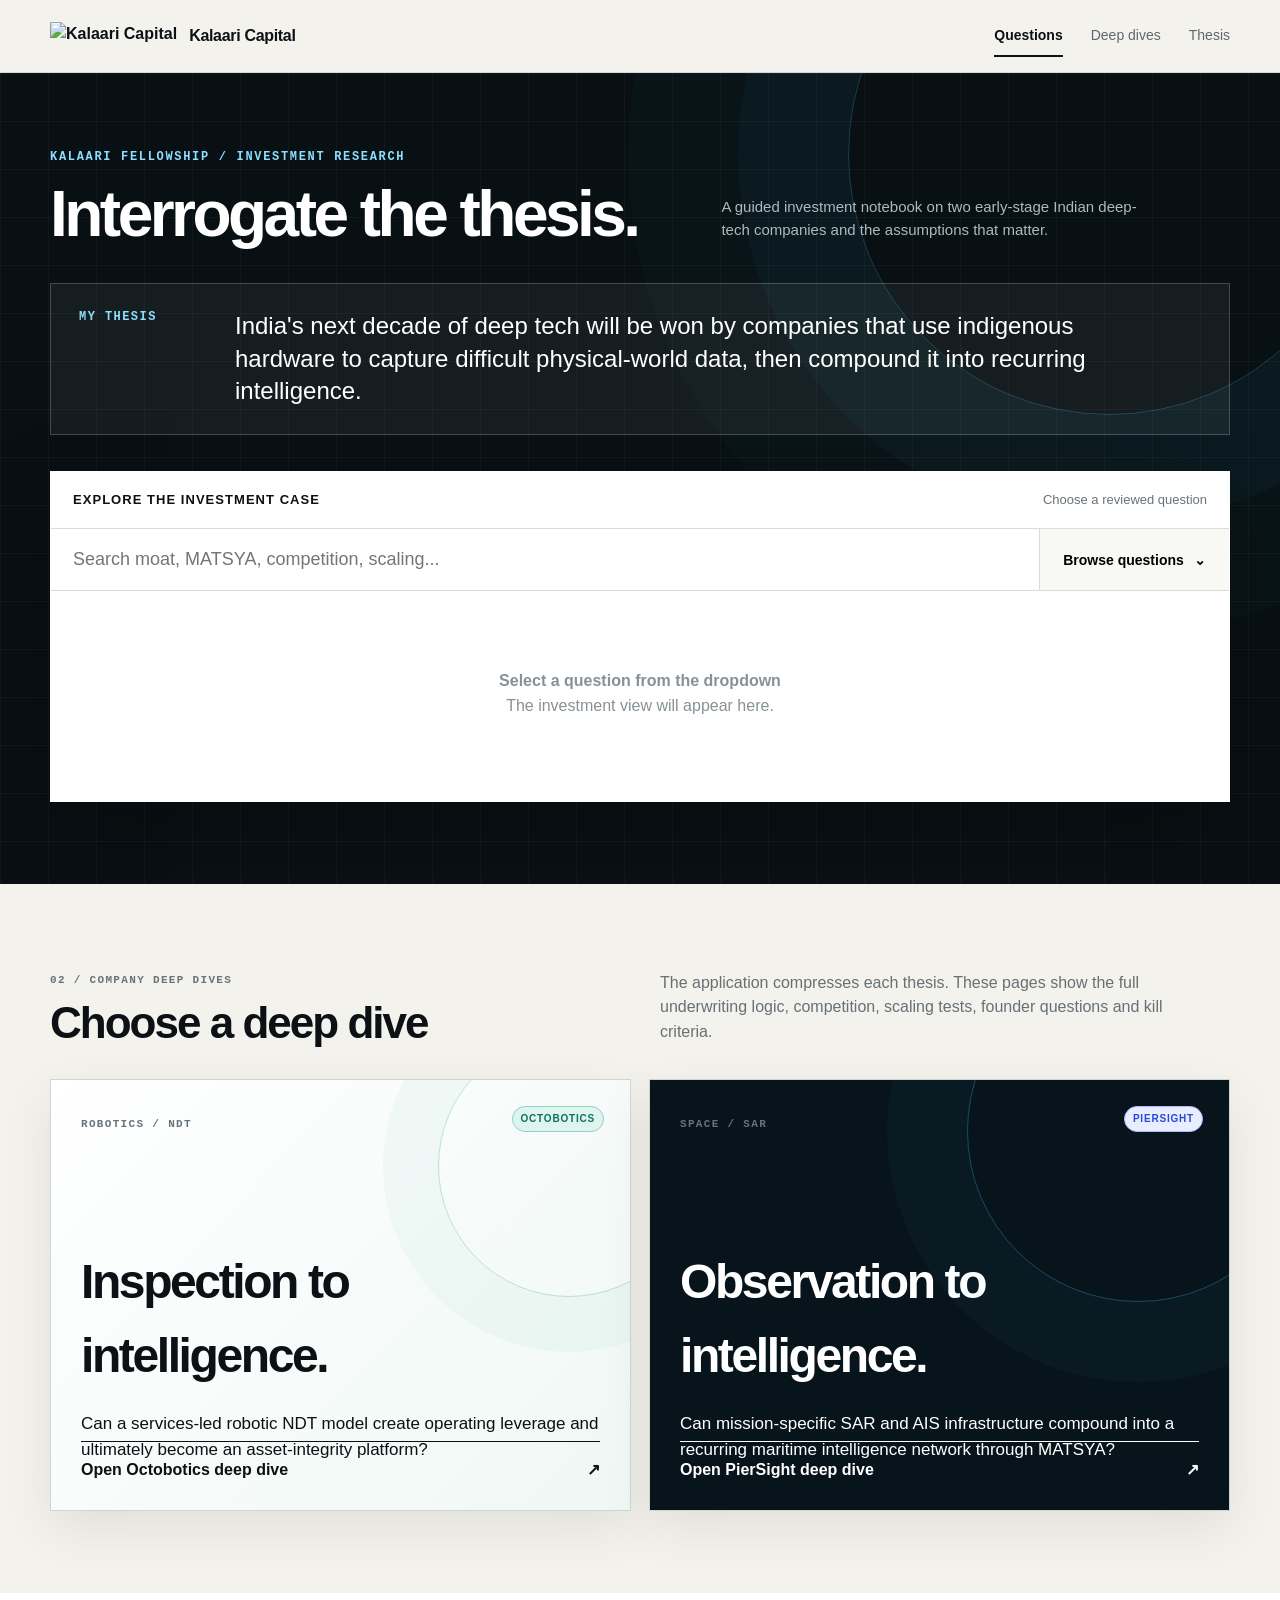
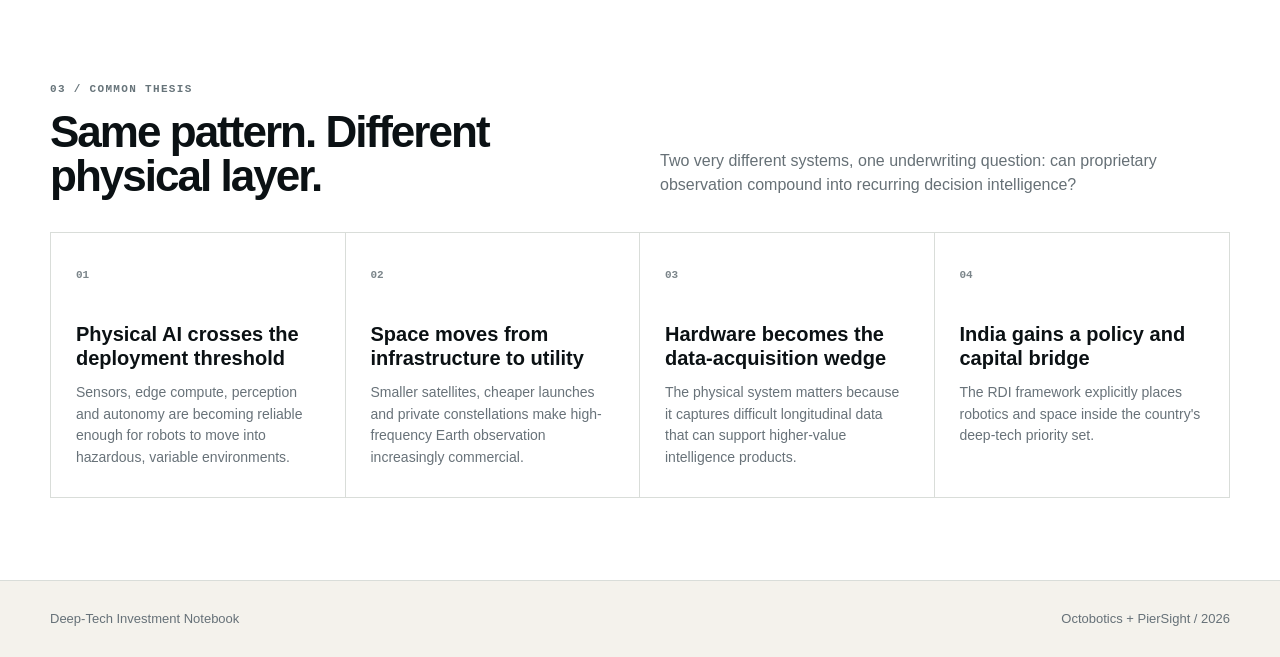
==== commit 81bac7ca: "Add files via upload" ====
--- a/index.html
+++ b/index.html
@@ -1,136 +1,9 @@
-<!doctype html>
-<html lang="en">
-<head>
-  <meta charset="utf-8">
-  <meta name="viewport" content="width=device-width, initial-scale=1">
-  <meta name="description" content="Investment notebook on Octobotics and PierSight, focused on Indian deep-tech, robotics, space and recurring intelligence.">
-  <title>Deep-Tech Investment Notebook</title>
-  <link rel="stylesheet" href="styles.css">
-</head>
-<body class="home-page">
-  <header class="site-nav">
-    <div class="nav-inner">
-      <a class="notebook-brand" href="index.html"><span class="brand-grid">DT</span><span>Investment Notebook</span></a>
-      <nav class="nav-links" aria-label="Primary">
-        <a href="#interrogate">Questions</a>
-        <a href="#deep-dives">Deep dives</a>
-        <a href="#thesis">Thesis</a>
-      </nav>
-    </div>
-  </header>
-
-  <main>
-    <section id="interrogate" class="guided-hero">
-      <div class="guided-grid-bg"></div>
-      <div class="shell guided-hero-inner">
-        <div class="guided-title-row">
-          <div>
-            <span class="section-index light-index">01 / GUIDED INVESTMENT RESEARCH</span>
-            <h1>Interrogate the thesis.</h1>
-          </div>
-          <p>Select one of 25 reviewed questions. Every response is fixed.</p>
-        </div>
-
-        <div class="qa-console qa-console-home">
-          <div class="qa-console-head">
-            <span>QUESTION FINDER</span>
-            <span class="reviewed-label">25 REVIEWED RESPONSES</span>
-          </div>
-
-          <div class="qa-search-wrap">
-            <label for="questionSearch">Search the investment case</label>
-            <div class="qa-input-shell">
-              <input id="questionSearch" type="text" autocomplete="off" placeholder="Try: moat, MATSYA, competitors, non-linear..." aria-autocomplete="list" aria-controls="questionDropdown">
-              <button id="browseQuestions" class="qa-browse" type="button" aria-expanded="false" aria-controls="questionDropdown">
-                <span>Browse questions</span><b>⌄</b>
-              </button>
-              <button id="clearQuestion" class="qa-clear" type="button" aria-label="Clear question">×</button>
-            </div>
-
-            <div id="questionDropdown" class="qa-dropdown" role="listbox" hidden>
-              <div class="qa-filter-bar" role="tablist" aria-label="Filter questions">
-                <button type="button" class="qa-filter active" data-filter="all">All <span>25</span></button>
-                <button type="button" class="qa-filter" data-filter="Octobotics">Octobotics</button>
-                <button type="button" class="qa-filter" data-filter="PierSight">PierSight</button>
-              </div>
-              <div id="questionOptions" class="qa-options"></div>
-            </div>
-            <p id="questionHint" class="qa-hint">Type to filter, or open the dropdown to browse. A question must be selected from the list.</p>
-          </div>
-
-          <div id="answerPanel" class="answer-panel empty-answer">
-            <div class="answer-placeholder">
-              <span>SELECT A REVIEWED QUESTION</span>
-              <p>The investment view will appear here.</p>
-            </div>
-          </div>
-        </div>
-      </div>
-    </section>
-
-    <section id="deep-dives" class="company-gateway section-pad">
-      <div class="shell">
-        <div class="section-intro two-col-intro">
-          <div><span class="section-index">02</span><h2>Choose a deep dive</h2></div>
-          <p>The application compressed both investment cases. These pages show the full underwriting logic, competition, scaling tests and what could break the thesis.</p>
-        </div>
-        <div class="gateway-grid">
-          <a class="gateway-card octo-gateway" href="octobotics.html">
-            <div class="gateway-top">
-              <span class="gateway-no">01</span>
-              <span class="gateway-chip">ROBOTICS / NDT</span>
-            </div>
-            <div class="octo-gateway-body">
-              <div class="octo-logo-lockup">
-                <img class="octo-logo-img" src="https://static.wixstatic.com/media/bf5f44_b653bb045a6448aebeb35150ac55752b~mv2.png/v1/fill/w_225,h_75,al_c,q_85,usm_0.66_1.00_0.01,enc_avif,quality_auto/Octobotics%20Tech-3.png" alt="Octobotics Tech logo" onerror="this.style.display='none';this.nextElementSibling.style.display='inline-block'">
-                <span class="octo-logo-fallback">Octobotics Tech</span>
-              </div>
-              <p class="gateway-overline">Precision Automated Inspection</p>
-              <h3>Inspection to intelligence.</h3>
-              <p>Can a services-led robotic NDT model create operating leverage and eventually become an asset-integrity platform?</p>
-            </div>
-            <div class="gateway-bottom"><span>Open Octobotics thesis</span><b>↗</b></div>
-          </a>
-
-          <a class="gateway-card pier-gateway" href="piersight.html">
-            <div class="gateway-orbit orbit-one"></div><div class="gateway-orbit orbit-two"></div>
-            <div class="gateway-top"><span class="gateway-no">02</span><span class="gateway-chip">SPACE / SAR</span></div>
-            <div class="pier-gateway-body">
-              <p class="gateway-overline">// PERSISTENT MARITIME INTELLIGENCE</p>
-              <h3>PierSight</h3>
-              <p>Can mission-specific SAR and AIS infrastructure compound into a recurring maritime intelligence network through MATSYA?</p>
-            </div>
-            <div class="gateway-bottom"><span>Open PierSight thesis</span><b>↗</b></div>
-          </a>
-        </div>
-      </div>
-    </section>
-
-    <section id="thesis" class="home-thesis section-pad">
-      <div class="shell">
-        <div class="section-intro two-col-intro">
-          <div><span class="section-index">03</span><h2>The common thesis</h2></div>
-          <p>Two very different physical systems, one underwriting question: can proprietary observation become recurring decision intelligence?</p>
-        </div>
-        <div class="thesis-rail">
-          <article><span>01</span><h3>Physical AI crosses the deployment threshold</h3><p>Sensors, edge compute, perception and autonomy are becoming reliable enough for robots to move into hazardous, variable environments.</p></article>
-          <article><span>02</span><h3>Space moves from infrastructure to utility</h3><p>Smaller satellites, cheaper launches and private constellations make high-frequency Earth observation increasingly commercial.</p></article>
-          <article><span>03</span><h3>Hardware becomes the data-acquisition wedge</h3><p>The physical system matters because it captures difficult longitudinal data that can support higher-value intelligence products.</p></article>
-          <article><span>04</span><h3>India gains a policy and capital bridge</h3><p>The RDI framework explicitly places robotics and space inside the country's deep-tech priority set.</p></article>
-        </div>
-        <div class="thesis-statement">
-          <span>MY THESIS</span>
-          <p>India's next decade of deep tech will be won by companies that use indigenous hardware to capture difficult physical-world data, then compound it into recurring intelligence.</p>
-        </div>
-      </div>
-    </section>
-  </main>
-
-  <footer class="site-footer">
-    <div class="shell footer-inner"><span>Deep-Tech Investment Notebook</span><span>Octobotics + PierSight / 2026</span></div>
-  </footer>
-
-  <script src="questions.js"></script>
-  <script src="app.js"></script>
-</body>
-</html>
+<!doctype html><html lang="en"><head><meta charset="utf-8"><meta name="viewport" content="width=device-width,initial-scale=1"><title>Deep-Tech Investment Notebook</title><link rel="stylesheet" href="styles.css"></head><body>
+<header class="site-nav"><div class="nav-inner"><a class="kalaari-brand" href="index.html" aria-label="Home"><img src="https://cdn.prod.website-files.com/69932395f46b656c443e9c46/699ff5bae860d79128bad832_Vector%201762%20%281%29.svg" alt="Kalaari Capital"><span class="kalaari-fallback">Kalaari Capital</span></a><nav class="nav-links"><a href="#questions">Questions</a><a href="#deep-dives">Deep dives</a><a href="#thesis">Thesis</a></nav></div></header>
+<main>
+<section class="hero" id="questions"><div class="shell"><div class="hero-top"><div><span class="eyebrow">KALAARI FELLOWSHIP / INVESTMENT RESEARCH</span><h1>Interrogate the thesis.</h1></div><p class="hero-note">A guided investment notebook on two early-stage Indian deep-tech companies and the assumptions that matter.</p></div><div class="thesis-card"><span>MY THESIS</span><p>India's next decade of deep tech will be won by companies that use indigenous hardware to capture difficult physical-world data, then compound it into recurring intelligence.</p></div>
+<div class="qa-widget" data-scope="all"><div class="qa-shell"><div class="qa-title"><span>Explore the investment case</span><span>Choose a reviewed question</span></div><div class="qa-search-row"><input class="qa-input" placeholder="Search moat, MATSYA, competition, scaling..." autocomplete="off"><button class="browse-btn" type="button" aria-expanded="false">Browse questions <span>⌄</span></button><div class="qa-dropdown" hidden><div class="qa-tabs"><button class="qa-tab active" data-filter="all">All</button><button class="qa-tab" data-filter="Octobotics">Octobotics</button><button class="qa-tab" data-filter="PierSight">PierSight</button></div><div class="qa-options"></div></div></div><div class="answer-panel"><div class="answer-empty"><div><b>Select a question from the dropdown</b><br><span>The investment view will appear here.</span></div></div></div></div></div>
+</div></section>
+<section class="section" id="deep-dives"><div class="shell"><div class="section-head"><div><span class="section-number">02 / COMPANY DEEP DIVES</span><h2>Choose a deep dive</h2></div><p>The application compresses each thesis. These pages show the full underwriting logic, competition, scaling tests, founder questions and kill criteria.</p></div><div class="deep-grid"><a class="deep-card octo" href="octobotics.html"><span class="tag octo card-tag">Octobotics</span><span class="section-number">ROBOTICS / NDT</span><h3>Inspection to intelligence.</h3><p>Can a services-led robotic NDT model create operating leverage and ultimately become an asset-integrity platform?</p><div class="open-link"><span>Open Octobotics deep dive</span><span>↗</span></div></a><a class="deep-card pier" href="piersight.html"><span class="tag pier card-tag">PierSight</span><span class="section-number">SPACE / SAR</span><h3>Observation to intelligence.</h3><p>Can mission-specific SAR and AIS infrastructure compound into a recurring maritime intelligence network through MATSYA?</p><div class="open-link"><span>Open PierSight deep dive</span><span>↗</span></div></a></div></div></section>
+<section class="section thesis-section" id="thesis"><div class="shell"><div class="section-head"><div><span class="section-number">03 / COMMON THESIS</span><h2>Same pattern. Different physical layer.</h2></div><p>Two very different systems, one underwriting question: can proprietary observation compound into recurring decision intelligence?</p></div><div class="thesis-grid"><article class="thesis-box"><span>01</span><h3>Physical AI crosses the deployment threshold</h3><p>Sensors, edge compute, perception and autonomy are becoming reliable enough for robots to move into hazardous, variable environments.</p></article><article class="thesis-box"><span>02</span><h3>Space moves from infrastructure to utility</h3><p>Smaller satellites, cheaper launches and private constellations make high-frequency Earth observation increasingly commercial.</p></article><article class="thesis-box"><span>03</span><h3>Hardware becomes the data-acquisition wedge</h3><p>The physical system matters because it captures difficult longitudinal data that can support higher-value intelligence products.</p></article><article class="thesis-box"><span>04</span><h3>India gains a policy and capital bridge</h3><p>The RDI framework explicitly places robotics and space inside the country's deep-tech priority set.</p></article></div></div></section>
+</main><footer class="footer"><div class="shell footer-row"><span>Deep-Tech Investment Notebook</span><span>Octobotics + PierSight / 2026</span></div></footer><script src="questions.js"></script><script src="app.js"></script></body></html>
--- a/styles.css
+++ b/styles.css
@@ -1,55 +1,10 @@
-:root{
-  --ink:#0b0d0e;
-  --paper:#f5f4ef;
-  --paper-2:#ebe9e1;
-  --line:#d7d4ca;
-  --muted:#6d716e;
-  --blue:#168bd2;
-  --blue-soft:#e9f4fb;
-  --pier:#55c9ff;
-  --pier-dark:#07121b;
-  --pier-panel:#0b1a25;
-  --octo-ink:#101415;
-  --octo-steel:#dae1e2;
-  --octo-blue:#0a83c6;
-  --octo-cyan:#00b9d8;
-  --shell:1160px;
-  --shadow:0 18px 52px rgba(0,0,0,.10);
-}
-*{box-sizing:border-box}
-html{scroll-behavior:smooth}
-body{margin:0;font-family:Arial,Helvetica,sans-serif;color:var(--ink);background:var(--paper);font-size:15px}
-a{color:inherit;text-decoration:none}
-button,input{font:inherit}.shell{width:min(calc(100% - 42px),var(--shell));margin:0 auto}.section-pad{padding:78px 0}
-.site-nav,.company-nav{position:sticky;top:0;z-index:80;border-bottom:1px solid rgba(30,30,30,.12);backdrop-filter:blur(12px)}
-.site-nav{background:rgba(245,244,239,.94)}.company-nav{background:rgba(255,255,255,.93)}
-.nav-inner{width:min(calc(100% - 42px),var(--shell));height:62px;margin:0 auto;display:flex;align-items:center;justify-content:space-between;gap:24px}
-.notebook-brand{display:flex;align-items:center;gap:9px;font-size:11px;font-weight:700;letter-spacing:.01em}.brand-grid{width:28px;height:28px;display:grid;place-items:center;border:1px solid currentColor;font-size:8px;letter-spacing:.08em}.nav-links{display:flex;gap:22px;align-items:center;font-size:11px}.nav-links a{opacity:.62;transition:.18s ease}.nav-links a:hover{opacity:1}
-.section-index,.mono-label,.octo-eyebrow,.octo-label,.pier-slash{font-family:"Courier New",monospace;font-size:9px;letter-spacing:.14em;font-weight:700}.section-index{color:#777a76}.light-index{color:#83908a}.section-intro{margin-bottom:34px}.two-col-intro{display:grid;grid-template-columns:1fr .9fr;gap:64px;align-items:end}.section-intro h2{font-size:34px;line-height:1.04;letter-spacing:-.035em;margin:10px 0 0}.section-intro>p{font-size:14px;line-height:1.65;color:#666a67;margin:0}
-
-/* HOME: QUESTION EXPERIENCE FIRST */
-.guided-hero{background:#0a0d0d;color:#f7f8f6;position:relative;overflow:hidden;padding:66px 0 82px}.guided-grid-bg{position:absolute;inset:0;background-image:linear-gradient(rgba(255,255,255,.035) 1px,transparent 1px),linear-gradient(90deg,rgba(255,255,255,.035) 1px,transparent 1px);background-size:44px 44px;mask-image:linear-gradient(to bottom,#000,rgba(0,0,0,.25))}.guided-hero-inner{position:relative;z-index:2}.guided-title-row{display:grid;grid-template-columns:1fr auto;gap:30px;align-items:end;margin-bottom:28px}.guided-title-row h1{font-size:46px;line-height:.98;letter-spacing:-.052em;margin:12px 0 0}.guided-title-row p{font-size:13px;color:#9fa8a4;margin:0 0 4px;max-width:340px;line-height:1.55;text-align:right}
-.qa-console{background:#f7f7f3;color:#0c1010;border:1px solid #343b38;box-shadow:0 24px 70px rgba(0,0,0,.28)}.qa-console-home{min-height:420px}.qa-console-head{height:46px;background:#151918;color:#c6ccca;padding:0 18px;display:flex;align-items:center;justify-content:space-between;font-size:9px;letter-spacing:.12em}.reviewed-label{color:#93a09b}.qa-search-wrap{padding:20px 20px 18px;border-bottom:1px solid #d6d6d0;position:relative}.qa-search-wrap label{display:block;font-size:10px;font-weight:700;letter-spacing:.06em;margin-bottom:8px}.qa-input-shell{display:grid;grid-template-columns:minmax(0,1fr) auto 44px;border:1px solid #aaaead;background:#fff}.qa-input-shell:focus-within{border-color:#0a0d0d;box-shadow:0 0 0 1px #0a0d0d inset}.qa-input-shell input{border:0;background:transparent;padding:14px 15px;outline:0;font-size:15px;min-width:0}.qa-browse{border:0;border-left:1px solid #d1d2cc;background:#f3f4f1;padding:0 14px;display:flex;align-items:center;gap:9px;cursor:pointer;font-size:10px;font-weight:700;white-space:nowrap}.qa-browse b{font-size:16px;font-weight:400;transform:translateY(-1px)}.qa-clear{width:44px;border:0;border-left:1px solid #d1d2cc;background:#fff;cursor:pointer;font-size:19px}.qa-hint{font-size:9px;color:#777d7a;margin:8px 0 0}.invalid-input{animation:shake .22s linear 2}@keyframes shake{0%,100%{transform:translateX(0)}25%{transform:translateX(-4px)}75%{transform:translateX(4px)}}
-.qa-dropdown{position:absolute;left:20px;right:20px;top:96px;z-index:30;background:#fff;border:1px solid #aaaead;box-shadow:0 18px 44px rgba(0,0,0,.17);max-height:410px;overflow:hidden}.qa-filter-bar{display:flex;gap:8px;padding:10px;border-bottom:1px solid #e3e3de;background:#f7f7f3;position:sticky;top:0;z-index:3}.qa-filter{border:1px solid #c6c9c5;background:#fff;border-radius:999px;padding:7px 11px;cursor:pointer;font-size:9px;font-weight:700}.qa-filter span{opacity:.55}.qa-filter.active{background:#111615;color:#fff;border-color:#111615}.qa-options{max-height:350px;overflow:auto}.qa-option{width:100%;display:grid;grid-template-columns:minmax(0,1fr) auto;gap:18px;align-items:center;text-align:left;border:0;border-bottom:1px solid #ecece7;background:#fff;padding:12px 13px;cursor:pointer}.qa-option:last-child{border-bottom:0}.qa-option:hover{background:#f2f4f1}.qa-option-question{font-size:12px;line-height:1.35}.qa-option-tags,.answer-tags{display:flex;gap:5px;justify-content:flex-end;justify-self:end;flex-wrap:wrap}.question-tag{font-size:7px;letter-spacing:.08em;text-transform:uppercase;padding:4px 6px;border:1px solid currentColor;white-space:nowrap;border-radius:999px}.question-tag.octobotics{color:#006c96;background:#e6f7fb}.question-tag.piersight{color:#176285;background:#e8f6ff}.qa-no-match{padding:18px;display:flex;flex-direction:column;gap:5px}.qa-no-match b{font-size:12px}.qa-no-match span{font-size:10px;color:#777}.answer-panel{padding:24px;min-height:250px}.empty-answer{display:grid;place-items:center}.answer-placeholder{text-align:center;color:#7c817e}.answer-placeholder span{font-size:9px;letter-spacing:.13em;font-weight:700}.answer-placeholder p{font-size:12px}.answer-head{display:grid;grid-template-columns:1fr auto;gap:26px;padding-bottom:18px;border-bottom:1px solid #d7d7d1;align-items:start}.answer-number{font-family:"Courier New",monospace;font-size:9px;color:#777d7a}.answer-head h3{font-size:21px;line-height:1.24;letter-spacing:-.02em;margin:7px 0 0;max-width:820px}.answer-copy p{font-size:13.5px;line-height:1.78;margin:20px 0;max-width:980px}.answer-foot{border-top:1px solid #d7d7d1;padding-top:12px;display:flex;justify-content:space-between;gap:20px;font-size:8px;letter-spacing:.08em;color:#777d7a}
-
-/* HOME: DEEP DIVES SECOND */
-.company-gateway{background:#e9e7df}.gateway-grid{display:grid;grid-template-columns:1fr 1fr;gap:18px}.gateway-card{min-height:420px;padding:26px;display:flex;flex-direction:column;justify-content:space-between;position:relative;overflow:hidden;transition:transform .22s ease,box-shadow .22s ease}.gateway-card:hover{transform:translateY(-3px);box-shadow:var(--shadow)}.gateway-top,.gateway-bottom{display:flex;justify-content:space-between;align-items:center;position:relative;z-index:2}.gateway-no{font-family:"Courier New",monospace;font-size:9px}.gateway-chip{font-size:8px;border:1px solid currentColor;padding:5px 7px;letter-spacing:.1em}.gateway-overline{font-size:9px;text-transform:uppercase;letter-spacing:.12em;font-weight:700;margin:0 0 10px}.gateway-bottom{border-top:1px solid currentColor;padding-top:16px;font-size:10px}.octo-gateway{background:#fff;border:1px solid #cfd4d4;color:#101415}.octo-gateway:before{content:"";position:absolute;right:-90px;top:40px;width:330px;height:330px;border:1px solid rgba(10,131,198,.18);border-radius:50%}.octo-gateway:after{content:"";position:absolute;right:35px;top:96px;width:190px;height:190px;background-image:linear-gradient(rgba(10,131,198,.08) 1px,transparent 1px),linear-gradient(90deg,rgba(10,131,198,.08) 1px,transparent 1px);background-size:20px 20px}.octo-gateway-body{position:relative;z-index:2;max-width:78%}.octo-logo-lockup{height:42px;margin-bottom:18px;display:flex;align-items:center}.octo-logo-img{height:42px;width:auto;max-width:180px;object-fit:contain}.octo-logo-fallback{display:none;font-size:22px;font-weight:700}.octo-gateway h3{font-size:34px;line-height:1.02;letter-spacing:-.035em;margin:0 0 16px}.octo-gateway p{font-size:13px;line-height:1.65}.pier-gateway{background:var(--pier-dark);color:#f4f8fb;border:1px solid #18354a}.pier-gateway:before{content:"";position:absolute;inset:0;background:radial-gradient(circle at 82% 28%,rgba(85,201,255,.17),transparent 22%),linear-gradient(rgba(255,255,255,.032) 1px,transparent 1px),linear-gradient(90deg,rgba(255,255,255,.032) 1px,transparent 1px);background-size:auto,34px 34px,34px 34px}.gateway-orbit{position:absolute;border:1px solid rgba(85,201,255,.3);border-radius:50%;right:-38px;top:52px}.orbit-one{width:265px;height:265px}.orbit-two{width:165px;height:165px;right:12px;top:101px}.pier-gateway-body{position:relative;z-index:2;max-width:76%}.pier-gateway h3{font-size:42px;letter-spacing:-.05em;line-height:.95;margin:0 0 16px}.pier-gateway p{font-size:13px;line-height:1.65}
-
-/* HOME: THESIS THIRD */
-.home-thesis{background:var(--paper)}.thesis-rail{display:grid;grid-template-columns:repeat(4,1fr);border-top:1px solid var(--line);border-left:1px solid var(--line)}.thesis-rail article{min-height:235px;padding:22px;border-right:1px solid var(--line);border-bottom:1px solid var(--line);display:flex;flex-direction:column}.thesis-rail article>span{font-family:"Courier New",monospace;font-size:9px;color:#8b8f8b}.thesis-rail h3{font-size:17px;line-height:1.25;margin:38px 0 12px}.thesis-rail p{font-size:11.5px;line-height:1.65;color:#737774;margin-top:auto}.thesis-statement{margin-top:22px;background:#111512;color:#fff;padding:28px;display:grid;grid-template-columns:140px 1fr;gap:26px}.thesis-statement span{font-family:"Courier New",monospace;font-size:9px;color:#72cbe9}.thesis-statement p{font-size:19px;line-height:1.48;margin:0;max-width:900px}
-
-/* SHARED DEEP-DIVE ELEMENTS */
-.competitor-table{border-top:1px solid #bbb}.table-row{display:grid;grid-template-columns:.7fr 1.25fr 1.55fr;gap:22px;padding:17px 0;border-bottom:1px solid #d6d5cf;font-size:12px;line-height:1.55}.table-head{font-size:9px;text-transform:uppercase;letter-spacing:.1em;color:#737773}.scale-flow{display:flex;align-items:stretch;gap:10px;margin-top:30px}.scale-flow>div{flex:1;border:1px solid #ccc;padding:20px;display:flex;flex-direction:column;min-height:120px}.scale-flow>div span{font-family:"Courier New",monospace;font-size:8px;color:#777}.scale-flow>div b{font-size:14px;margin-top:auto}.scale-flow>div small{font-size:10px;color:#777;margin-top:5px}.scale-flow>i{display:grid;place-items:center;font-style:normal;color:#777}.scale-test-card{margin-top:22px;border:1px solid #ccc;padding:24px;display:grid;grid-template-columns:.8fr 1.2fr;gap:34px}.scale-test-card span{display:block;font-size:8px;letter-spacing:.12em;color:#777;margin-bottom:8px}.scale-test-card strong{font-size:22px;line-height:1.15}.scale-test-card p{font-size:12px;line-height:1.65;margin:0;color:#616562}.founder-questions{display:grid;grid-template-columns:1fr 1fr;margin-top:26px;border-top:1px solid #ccc;border-left:1px solid #ccc}.founder-questions article{min-height:118px;padding:18px;border-right:1px solid #ccc;border-bottom:1px solid #ccc}.founder-questions article span{font-family:"Courier New",monospace;font-size:8px;color:#777}.founder-questions article p{font-size:12px;line-height:1.55;margin:18px 0 0}.company-source-row{margin-top:25px;display:flex;gap:18px;flex-wrap:wrap;font-size:10px}.company-source-row a{text-decoration:underline;text-underline-offset:4px}.site-footer{border-top:1px solid #d2d1cb;background:#f0efe9}.footer-inner{min-height:70px;display:flex;align-items:center;justify-content:space-between;font-size:9px;letter-spacing:.06em;color:#6d716e}
-
-/* OCTOBOTICS: OFFICIAL-SITE INSPIRED INDUSTRIAL THEME */
-.octo-page{background:#fff;color:#101415}.octo-nav{background:rgba(255,255,255,.95);border-color:#d9dfe0}.octo-hero{position:relative;overflow:hidden;background:linear-gradient(135deg,#f8faf9 0%,#eef3f3 64%,#e5ecee 100%);border-bottom:1px solid #d9e0e1}.octo-hero-lines{position:absolute;inset:0;background-image:linear-gradient(rgba(10,131,198,.06) 1px,transparent 1px),linear-gradient(90deg,rgba(10,131,198,.06) 1px,transparent 1px);background-size:42px 42px;mask-image:linear-gradient(90deg,#000,rgba(0,0,0,.15))}.octo-hero-grid{position:relative;z-index:2;display:grid;grid-template-columns:1.05fr .95fr;gap:54px;align-items:center;padding:72px 0 70px}.octo-brand-lockup{min-height:48px;display:flex;align-items:center;margin-bottom:26px}.octo-official-logo{height:48px;width:auto;max-width:210px;object-fit:contain}.octo-brand-text{display:none;font-size:26px;font-weight:700}.octo-eyebrow{color:#4f656d;margin-bottom:12px}.octo-hero h1{font-size:46px;line-height:.99;letter-spacing:-.045em;margin:0 0 20px;max-width:660px}.octo-hero-copy{font-size:14px;line-height:1.7;color:#556164;max-width:650px}.octo-stat-row{margin-top:28px;display:grid;grid-template-columns:repeat(3,1fr);border-top:1px solid #b9c5c8;border-left:1px solid #b9c5c8}.octo-stat-row>div{padding:15px;border-right:1px solid #b9c5c8;border-bottom:1px solid #b9c5c8}.octo-stat-row span{display:block;font-size:8px;letter-spacing:.12em;color:#718087;margin-bottom:7px}.octo-stat-row b{font-size:12px}.octo-product-visual{position:relative}.octo-image-frame{background:#101617;border:1px solid #8fa1a6;min-height:340px;display:grid;place-items:center;overflow:hidden;position:relative;box-shadow:0 22px 50px rgba(17,30,33,.14)}.octo-image-frame:before{content:"";position:absolute;inset:16px;border:1px solid rgba(255,255,255,.16);z-index:2;pointer-events:none}.octo-image-frame img{width:100%;height:100%;min-height:340px;object-fit:cover;filter:saturate(.88) contrast(1.02)}.octo-image-fallback{position:absolute;color:#dfe9eb;font-size:30px;letter-spacing:.12em;font-weight:700;z-index:0}.octo-visual-caption{display:flex;justify-content:space-between;margin-top:10px;font-family:"Courier New",monospace;font-size:8px;letter-spacing:.12em;color:#52666d}.octo-problem{background:#fff}.octo-label{color:#56727c;margin-bottom:18px}.octo-label.light{color:#87c6dd}.octo-split{display:grid;grid-template-columns:1fr 1fr;gap:70px}.octo-split h2,.octo-intro h2,.octo-end h2,.octo-founder h2{font-size:34px;line-height:1.06;letter-spacing:-.035em;margin:0}.octo-split p,.octo-intro>p,.octo-end p{font-size:13px;line-height:1.7;color:#5d6668;margin:0}.octo-process{display:grid;grid-template-columns:repeat(3,1fr);margin-top:40px;border-top:1px solid #cfd7d8;border-left:1px solid #cfd7d8}.octo-process article{padding:22px;border-right:1px solid #cfd7d8;border-bottom:1px solid #cfd7d8;min-height:175px}.octo-process article span{font-family:"Courier New",monospace;font-size:8px;color:#77878b}.octo-process h3{font-size:20px;margin:36px 0 9px}.octo-process p{font-size:11.5px;line-height:1.6;color:#687274}.octo-dark{background:#111719;color:#f6f8f7}.investment-grid{display:grid;grid-template-columns:1fr 1fr;border-top:1px solid #344248;border-left:1px solid #344248}.investment-grid article{padding:25px;min-height:220px;border-right:1px solid #344248;border-bottom:1px solid #344248}.investment-grid article span{font-family:"Courier New",monospace;font-size:8px;letter-spacing:.1em;color:#8fb8c7}.investment-grid h3{font-size:20px;line-height:1.2;margin:40px 0 12px}.investment-grid p{font-size:12px;line-height:1.65;color:#aebbbf}.octo-competition{background:#f5f7f6}.octo-table{border-color:#bfc9cb}.octo-scale{background:#fff}.octo-flow>div{border-color:#b9c7ca;background:#f9fbfb}.octo-flow>div:first-child,.octo-flow>div:nth-of-type(2){border-top:3px solid var(--octo-blue)}.octo-end{background:#eaf1f2}.octo-end-grid{display:grid;grid-template-columns:.9fr 1.1fr;gap:70px}.octo-end .caveat{border-left:3px solid var(--octo-blue);padding-left:15px;margin-top:20px;color:#1d333a}.octo-founder{background:#fff}.industrial-questions{border-color:#c8d2d4}.industrial-questions article{border-color:#c8d2d4}.octo-footer{background:#101617;color:#dfe6e7;border-color:#202a2d}.octo-footer .footer-inner{color:#dfe6e7}
-
-/* PIERSIGHT: MISSION-SPECIFIC SAR THEME */
-.pier-page{background:#f6f8f9;color:#081017}.pier-page .company-nav{background:rgba(5,14,22,.96);color:#eaf6fb;border-color:#173347}.pier-hero{min-height:560px;background:#06131d;color:#f5fbff;position:relative;overflow:hidden;display:flex;align-items:center}.star-field{position:absolute;inset:0;background-image:radial-gradient(circle at 20% 30%,rgba(85,201,255,.1),transparent 20%),linear-gradient(rgba(255,255,255,.028) 1px,transparent 1px),linear-gradient(90deg,rgba(255,255,255,.028) 1px,transparent 1px);background-size:auto,42px 42px,42px 42px}.radar-ring{position:absolute;border:1px solid rgba(85,201,255,.23);border-radius:50%}.ring-a{width:540px;height:540px;right:-120px;top:20px}.ring-b{width:370px;height:370px;right:-35px;top:105px}.ring-c{width:200px;height:200px;right:50px;top:190px}.pier-hero-inner{position:relative;z-index:2;padding:70px 0}.pier-slash{color:#6fd5ff}.pier-slash.dark{color:#397990}.pier-hero h1{font-size:46px;line-height:.98;letter-spacing:-.05em;margin:16px 0 21px;max-width:760px}.pier-hero h1 span{color:#5ed4ff}.pier-lede{max-width:720px;font-size:14px;line-height:1.7;color:#b9ced8}.pier-metrics{display:grid;grid-template-columns:repeat(3,1fr);max-width:780px;border-top:1px solid #25465a;border-left:1px solid #25465a;margin-top:28px}.pier-metrics>div{padding:15px;border-right:1px solid #25465a;border-bottom:1px solid #25465a}.pier-metrics span{display:block;font-size:8px;letter-spacing:.11em;color:#7899a8;margin-bottom:7px}.pier-metrics b{font-size:12px}.pier-heading-grid{display:grid;grid-template-columns:1.1fr .9fr;gap:68px;align-items:start}.pier-heading-grid h2,.pier-bloomberg h2,.pier-founder h2{font-size:34px;line-height:1.05;letter-spacing:-.035em;margin:16px 0 0}.pier-heading-grid>p,.pier-bloomberg p{font-size:13px;line-height:1.7;color:#61707a;margin:16px 0 0}.mission-compare{display:grid;grid-template-columns:1fr 1fr;margin-top:36px;border:1px solid #cfd9de}.mission-compare article{padding:26px;min-height:230px}.mission-compare article+article{border-left:1px solid #cfd9de}.mission-compare span,.system-card>span{font-size:8px;letter-spacing:.11em;color:#50798d}.mission-compare h3{font-size:22px;margin:38px 0 16px}.mission-compare li{font-size:12px;line-height:1.6;margin:7px 0;color:#60717a}.mission-specific{background:#071722;color:#e8f6fb}.mission-specific li{color:#a9c1cd}.pier-systems{background:#07121b;color:#eef8fc}.system-grid{display:grid;grid-template-columns:1fr 1fr;gap:18px;margin-top:24px}.system-card{min-height:360px;padding:28px;position:relative;overflow:hidden;border:1px solid #1b3a4e}.system-card h3{font-size:42px;letter-spacing:-.04em;margin:54px 0 13px}.system-card p{font-size:13px;line-height:1.65;color:#abc2cd;max-width:560px}.system-specs{display:flex;gap:8px;flex-wrap:wrap;margin-top:35px}.system-specs b{font-size:8px;letter-spacing:.1em;border:1px solid #31546a;padding:7px}.system-orbit{position:absolute;width:260px;height:260px;border:1px solid rgba(85,201,255,.23);border-radius:50%;right:-60px;top:-60px}.matsya-card{background:linear-gradient(145deg,#0b1e2b,#08202a)}.pier-underwriting{background:#f3f6f7}.pier-underwrite-grid{display:grid;grid-template-columns:repeat(4,1fr);margin-top:24px;border-top:1px solid #cdd7db;border-left:1px solid #cdd7db}.pier-underwrite-grid article{padding:20px;border-right:1px solid #cdd7db;border-bottom:1px solid #cdd7db;min-height:215px}.pier-underwrite-grid article>span{font-family:"Courier New",monospace;font-size:8px;color:#658192}.pier-underwrite-grid h3{font-size:17px;line-height:1.25;margin:34px 0 12px}.pier-underwrite-grid p{font-size:11.5px;line-height:1.62;color:#647078}.pier-competition{background:#081620;color:#edf8fc}.pier-competition .pier-heading-grid>p{color:#9db5c1}.pier-table{border-color:#315064}.pier-table .table-row{border-color:#284557;color:#b8cdd6}.pier-table .table-head{color:#6e9bb0}.pier-table b{color:#fff}.pier-economics{background:#f4f7f8}.pier-flow>div{border-color:#c9d7dc;background:#fff}.monetise-grid{display:grid;grid-template-columns:repeat(4,1fr);gap:10px;margin-top:18px}.monetise-grid article{background:#fff;border:1px solid #c9d7dc;padding:18px;min-height:150px}.monetise-grid span{font-size:8px;letter-spacing:.11em;color:#5c7e8d}.monetise-grid h3{font-size:17px;margin:34px 0 8px}.monetise-grid p{font-size:11px;line-height:1.55;color:#67737a}.pier-scale-card{border-color:#bbced6}.pier-bloomberg{background:#06131d;color:#eef9fd}.bloomberg-grid{display:grid;grid-template-columns:.9fr 1.1fr;gap:70px}.pier-bloomberg p{color:#acc2cb}.pier-highlight{border-left:3px solid #55c9ff;padding-left:14px;color:#dff6ff!important}.pier-founder{background:#f3f6f7}.pier-links{color:#31586b}.pier-footer{background:#06131d;color:#cce3ed;border-color:#163142}.pier-footer .footer-inner{color:#cce3ed}
-
-@media (max-width:900px){
-  .nav-links{display:none}.section-pad{padding:58px 0}.two-col-intro,.guided-title-row,.octo-hero-grid,.octo-split,.octo-end-grid,.pier-heading-grid,.bloomberg-grid{grid-template-columns:1fr}.guided-title-row p{text-align:left}.guided-title-row h1{font-size:42px}.gateway-grid,.system-grid,.mission-compare{grid-template-columns:1fr}.gateway-card{min-height:360px}.thesis-rail,.pier-underwrite-grid,.monetise-grid{grid-template-columns:1fr 1fr}.octo-stat-row,.pier-metrics{grid-template-columns:1fr}.investment-grid{grid-template-columns:1fr}.founder-questions{grid-template-columns:1fr}.scale-flow{display:grid;grid-template-columns:1fr}.scale-flow>i{transform:rotate(90deg)}.scale-test-card{grid-template-columns:1fr}.table-row{grid-template-columns:1fr;gap:8px}.table-head{display:none}.octo-product-visual{order:-1}.octo-image-frame{min-height:280px}.octo-image-frame img{min-height:280px}.pier-hero h1,.octo-hero h1{font-size:40px}.pier-hero{min-height:auto}.mission-compare article+article{border-left:0;border-top:1px solid #cfd9de}
-}
-@media (max-width:620px){
-  body{font-size:14px}.shell,.nav-inner{width:min(calc(100% - 28px),var(--shell))}.guided-hero{padding:48px 0 58px}.guided-title-row h1{font-size:34px}.qa-console-head{height:42px}.qa-input-shell{grid-template-columns:minmax(0,1fr) 44px}.qa-browse{grid-column:1 / -1;grid-row:2;border-left:0;border-top:1px solid #d1d2cc;justify-content:space-between;padding:10px 13px}.qa-clear{grid-column:2;grid-row:1}.qa-dropdown{top:132px}.section-intro h2,.octo-split h2,.octo-intro h2,.octo-end h2,.octo-founder h2,.pier-heading-grid h2,.pier-bloomberg h2,.pier-founder h2{font-size:29px}.gateway-card{padding:22px}.octo-gateway-body,.pier-gateway-body{max-width:94%}.octo-gateway h3{font-size:32px}.pier-gateway h3{font-size:40px}.thesis-rail,.pier-underwrite-grid,.monetise-grid{grid-template-columns:1fr}.thesis-statement{grid-template-columns:1fr}.octo-hero-grid{padding:52px 0}.octo-hero h1,.pier-hero h1{font-size:34px}.octo-image-frame{min-height:230px}.octo-image-frame img{min-height:230px}.system-card{min-height:300px}.system-card h3{font-size:34px}
-}
+:root{--ink:#0b1114;--paper:#f4f2ec;--white:#fff;--line:#d9ddd9;--muted:#69737a;--blue:#0a8fd8;--cyan:#43c9ff;--octo:#0e8a77;--octo-soft:#dff4ef;--pier:#3157ff;--pier-soft:#e8edff;--dark:#081013;--lime:#d8ff29;--shadow:0 18px 50px rgba(8,16,19,.08)}
+*{box-sizing:border-box}html{scroll-behavior:smooth}body{margin:0;font-family:Inter,Arial,sans-serif;color:var(--ink);background:var(--paper);font-size:16px;line-height:1.55}a{color:inherit;text-decoration:none}.shell{width:min(1180px,calc(100% - 48px));margin:0 auto}.site-nav,.company-nav{position:sticky;top:0;z-index:50;background:rgba(244,242,236,.94);backdrop-filter:blur(14px);border-bottom:1px solid rgba(11,17,20,.12)}.nav-inner{width:min(1180px,calc(100% - 48px));margin:auto;height:72px;display:flex;align-items:center;justify-content:space-between}.kalaari-brand{display:flex;align-items:center;gap:12px;font-weight:700}.kalaari-brand img{height:29px;width:auto;display:block}.kalaari-fallback{font-weight:800;letter-spacing:-.02em}.nav-links{display:flex;gap:28px;align-items:center;font-size:14px;color:#5f686e}.nav-links a{position:relative;padding:25px 0}.nav-links a:after{content:"";position:absolute;left:0;right:0;bottom:15px;height:2px;background:transparent}.nav-links a.active{color:var(--ink);font-weight:700}.nav-links a.active:after{background:var(--ink)}
+.hero{position:relative;overflow:hidden;background:var(--dark);color:#fff;padding:70px 0 82px}.hero:before{content:"";position:absolute;inset:0;background-image:linear-gradient(rgba(255,255,255,.035) 1px,transparent 1px),linear-gradient(90deg,rgba(255,255,255,.035) 1px,transparent 1px);background-size:48px 48px}.hero:after{content:"";position:absolute;width:520px;height:520px;border:1px solid rgba(67,201,255,.25);border-radius:50%;right:-90px;top:-180px;box-shadow:0 0 0 110px rgba(67,201,255,.035),0 0 0 220px rgba(67,201,255,.02)}.hero .shell{position:relative;z-index:2}.eyebrow{font:700 12px/1.2 ui-monospace,SFMono-Regular,Menlo,monospace;letter-spacing:.14em;text-transform:uppercase;color:#8bdfff}.hero-top{display:grid;grid-template-columns:1fr .86fr;gap:80px;align-items:end}.hero h1{font-size:64px;line-height:.96;letter-spacing:-.055em;margin:16px 0 0;max-width:680px}.thesis-card{margin-top:38px;border:1px solid rgba(255,255,255,.2);background:rgba(255,255,255,.055);padding:26px 28px;display:grid;grid-template-columns:130px 1fr;gap:26px;align-items:start}.thesis-card span{font:700 12px/1.2 ui-monospace,SFMono-Regular,Menlo,monospace;letter-spacing:.12em;color:#8bdfff}.thesis-card p{font-size:24px;line-height:1.36;margin:0;max-width:930px}.hero-note{color:#aeb8bd;font-size:15px;max-width:420px;margin:0 0 4px}
+.qa-shell{margin-top:36px;background:#fff;color:var(--ink);border:1px solid rgba(255,255,255,.15);box-shadow:0 26px 80px rgba(0,0,0,.22)}.qa-title{display:flex;justify-content:space-between;gap:24px;align-items:center;padding:18px 22px;border-bottom:1px solid var(--line);font-size:13px;font-weight:800;letter-spacing:.08em;text-transform:uppercase}.qa-title span:last-child{font-weight:500;text-transform:none;letter-spacing:0;color:var(--muted)}.qa-search-row{display:grid;grid-template-columns:1fr 190px;gap:0;border-bottom:1px solid var(--line);position:relative}.qa-search-row input{width:100%;border:0;padding:20px 22px;font-size:18px;outline:0;background:#fff}.browse-btn{border:0;border-left:1px solid var(--line);background:#f8f8f5;font-weight:800;font-size:14px;display:flex;justify-content:center;align-items:center;gap:10px;cursor:pointer}.browse-btn:hover,.browse-btn.open{background:#edf8fb}.qa-dropdown{position:absolute;top:100%;left:0;right:0;z-index:20;background:#fff;border:1px solid var(--line);box-shadow:var(--shadow);max-height:420px;overflow:hidden}.qa-tabs{display:flex;gap:8px;padding:12px;border-bottom:1px solid var(--line);background:#fafaf8}.qa-tab{border:1px solid var(--line);border-radius:999px;padding:7px 12px;background:#fff;font-size:12px;font-weight:700;cursor:pointer}.qa-tab[data-filter="Octobotics"]{border-color:#83cdbf;color:#08715f}.qa-tab[data-filter="PierSight"]{border-color:#9cacff;color:#2545d3}.qa-tab.active{background:#111;color:#fff;border-color:#111}.qa-options{max-height:340px;overflow:auto}.qa-option{display:grid;grid-template-columns:1fr auto;gap:18px;align-items:center;padding:14px 16px;border-bottom:1px solid #eef0ed;cursor:pointer}.qa-option:hover{background:#f5f8f7}.qa-question{font-size:14px;font-weight:650}.tags{display:flex;gap:7px;justify-content:flex-end}.tag{border-radius:999px;padding:4px 8px;font-size:10px;font-weight:800;letter-spacing:.08em;text-transform:uppercase;white-space:nowrap}.tag.octo{background:var(--octo-soft);color:#08715f;border:1px solid #8bd4c6}.tag.pier{background:var(--pier-soft);color:#2948d5;border:1px solid #aeb9ff}.answer-panel{min-height:210px;padding:28px 30px}.answer-empty{height:150px;display:grid;place-items:center;color:#879197;text-align:center}.answer-card{max-width:920px}.answer-card h3{font-size:22px;line-height:1.25;margin:0 0 16px}.answer-card p{font-size:17px;line-height:1.7;margin:0;color:#303a40}.answer-tags{margin-top:20px}.no-results{padding:22px;color:var(--muted);font-size:14px}
+.section{padding:82px 0}.section-head{display:grid;grid-template-columns:1fr 1fr;gap:40px;align-items:end;margin-bottom:34px}.section-number{font:700 11px ui-monospace,SFMono-Regular,Menlo,monospace;letter-spacing:.12em;color:#67747a}.section-head h2{font-size:44px;line-height:1;letter-spacing:-.045em;margin:10px 0 0}.section-head p{margin:0;color:#667076;max-width:520px}.deep-grid{display:grid;grid-template-columns:1fr 1fr;gap:18px}.deep-card{min-height:410px;border:1px solid #cfd5d1;padding:30px;position:relative;overflow:hidden;box-shadow:var(--shadow);transition:transform .25s ease,box-shadow .25s ease}.deep-card:hover{transform:translateY(-5px);box-shadow:0 28px 70px rgba(8,16,19,.13)}.deep-card.octo{background:linear-gradient(135deg,#fff 0%,#eff8f5 100%)}.deep-card.pier{background:#07141c;color:#fff}.deep-card .card-tag{position:absolute;top:26px;right:26px}.deep-card h3{font-size:48px;letter-spacing:-.05em;margin:110px 0 12px}.deep-card p{max-width:520px;font-size:17px}.deep-card .open-link{position:absolute;left:30px;right:30px;bottom:28px;border-top:1px solid currentColor;padding-top:16px;display:flex;justify-content:space-between;font-weight:700}.deep-card.octo:after{content:"";position:absolute;width:260px;height:260px;border:1px solid rgba(14,138,119,.25);border-radius:50%;right:-70px;top:-45px;box-shadow:0 0 0 55px rgba(14,138,119,.035)}.deep-card.pier:after{content:"";position:absolute;width:340px;height:340px;border:1px solid rgba(67,201,255,.3);border-radius:50%;right:-80px;top:-120px;box-shadow:0 0 0 80px rgba(67,201,255,.03)}
+.thesis-section{background:#fff}.thesis-grid{display:grid;grid-template-columns:repeat(4,1fr);border:1px solid var(--line)}.thesis-box{padding:28px 25px;min-height:240px;border-right:1px solid var(--line);transition:all .24s ease}.thesis-box:last-child{border-right:0}.thesis-box:hover{background:#0b1114;color:#fff;transform:translateY(-6px);box-shadow:0 18px 40px rgba(8,16,19,.14)}.thesis-box span{font:700 11px ui-monospace,SFMono-Regular,Menlo,monospace;color:#7b858a}.thesis-box h3{font-size:20px;line-height:1.2;margin:36px 0 12px}.thesis-box p{font-size:14px;color:#687279;margin:0}.thesis-box:hover p,.thesis-box:hover span{color:#b7c5cb}
+.company-hero{padding:78px 0 64px;background:#fff;border-bottom:1px solid var(--line)}.company-hero-grid{display:grid;grid-template-columns:1.04fr .96fr;gap:48px;align-items:center}.company-hero h1{font-size:58px;line-height:.98;letter-spacing:-.055em;margin:14px 0 24px}.company-hero .lede{font-size:18px;line-height:1.7;color:#465159}.metric-strip{display:grid;grid-template-columns:repeat(3,1fr);border:1px solid #bac7ca;margin-top:32px}.metric-strip div{padding:18px;border-right:1px solid #bac7ca}.metric-strip div:last-child{border-right:0}.metric-strip span{display:block;font:700 10px ui-monospace,SFMono-Regular,Menlo,monospace;letter-spacing:.1em;color:#738188}.metric-strip b{font-size:14px}.octo-hero{background:linear-gradient(130deg,#fff,#eef7f4);position:relative;overflow:hidden}.octo-hero:before{content:"";position:absolute;inset:0;background-image:linear-gradient(rgba(20,111,98,.06) 1px,transparent 1px),linear-gradient(90deg,rgba(20,111,98,.06) 1px,transparent 1px);background-size:50px 50px}.octo-hero .company-hero-grid{position:relative;z-index:1}.product-stage{background:#fff;border:1px solid #9fb3b8;min-height:390px;padding:22px;display:grid;place-items:center;position:relative}.product-stage img{max-width:100%;max-height:330px;object-fit:contain;filter:saturate(.95)}.product-stage .caption{position:absolute;left:18px;right:18px;bottom:12px;display:flex;justify-content:space-between;font:700 10px ui-monospace,SFMono-Regular,Menlo,monospace;letter-spacing:.1em;color:#647178}.pier-hero{background:#07141c;color:#fff;position:relative;overflow:hidden}.pier-hero:before{content:"";position:absolute;inset:0;background-image:linear-gradient(rgba(255,255,255,.035) 1px,transparent 1px),linear-gradient(90deg,rgba(255,255,255,.035) 1px,transparent 1px);background-size:52px 52px}.pier-orbit{height:390px;position:relative}.pier-orbit:before,.pier-orbit:after{content:"";position:absolute;border:1px solid rgba(70,194,255,.38);border-radius:50%;inset:12%}.pier-orbit:after{inset:28%;box-shadow:0 0 70px rgba(49,87,255,.18)}.pier-orbit .dot{position:absolute;width:14px;height:14px;border-radius:50%;background:#63d5ff;left:28%;top:36%;box-shadow:0 0 22px #63d5ff}
+.content-section{padding:72px 0;background:#fff}.content-section.alt{background:#f2f1eb}.content-section.dark{background:#0b1114;color:#fff}.content-head{display:grid;grid-template-columns:.9fr 1.1fr;gap:50px;margin-bottom:30px}.content-head h2{font-size:40px;line-height:1.04;letter-spacing:-.04em;margin:0}.content-head p{margin:0;color:#687279}.dark .content-head p{color:#b3bfc5}.underwrite-grid{display:grid;grid-template-columns:repeat(5,1fr);border:1px solid #cfd5d1}.underwrite-grid article{padding:24px;min-height:210px;border-right:1px solid #cfd5d1}.underwrite-grid article:last-child{border-right:0}.underwrite-grid span{font:700 10px ui-monospace,SFMono-Regular,Menlo,monospace;color:#748086}.underwrite-grid h3{font-size:17px;line-height:1.25;margin:24px 0 8px}.underwrite-grid p{font-size:13px;color:#677278;margin:0}.dark .underwrite-grid{border-color:#344047}.dark .underwrite-grid article{border-color:#344047}.dark .underwrite-grid p{color:#b7c1c6}.competitor-grid{display:grid;grid-template-columns:repeat(2,1fr);gap:12px}.competitor-card{border:1px solid #cfd5d1;padding:22px;background:#fff}.competitor-card h3{margin:0 0 8px;font-size:18px}.competitor-card p{margin:0;color:#69747a;font-size:14px}.mechanism{display:grid;grid-template-columns:repeat(7,auto);align-items:center;gap:10px;margin:34px 0}.mechanism .step{border:1px solid #bcc8ca;background:#fff;padding:20px 18px;min-height:104px}.mechanism .step b{display:block;font-size:15px}.mechanism .step small{color:#6c767b}.mechanism .arrow{font-size:26px;color:#788389}.key-metric{display:grid;grid-template-columns:.7fr 1.3fr;gap:30px;border:1px solid #bac5c8;padding:24px;background:#fff}.key-metric strong{display:block;font-size:27px;letter-spacing:-.03em}.key-metric p{margin:0;color:#5d686e}.founder-grid{display:grid;grid-template-columns:repeat(2,1fr);border:1px solid #cfd5d1}.founder-grid article{padding:24px;border-right:1px solid #cfd5d1;border-bottom:1px solid #cfd5d1;min-height:135px}.founder-grid article:nth-child(2n){border-right:0}.founder-grid article:nth-last-child(-n+2){border-bottom:0}.founder-grid span{font:700 10px ui-monospace,SFMono-Regular,Menlo,monospace;color:#7a858a}.founder-grid p{margin:18px 0 0;font-size:15px}.company-qa{margin-top:34px}.company-qa .qa-shell{margin-top:0;border:1px solid #cfd5d1;box-shadow:none}.company-qa.octo .qa-title{background:#eff8f5}.company-qa.pier .qa-title{background:#0d1c26;color:#fff;border-color:#21313a}
+.footer{padding:28px 0;border-top:1px solid var(--line);font-size:13px;color:#667178}.footer-row{display:flex;justify-content:space-between;gap:20px}
+@media(max-width:900px){.nav-links{gap:14px;font-size:12px}.hero-top,.section-head,.company-hero-grid,.content-head{grid-template-columns:1fr}.hero h1{font-size:48px}.thesis-card{grid-template-columns:1fr}.deep-grid{grid-template-columns:1fr}.thesis-grid,.underwrite-grid{grid-template-columns:1fr}.thesis-box,.underwrite-grid article{border-right:0;border-bottom:1px solid var(--line)}.qa-search-row{grid-template-columns:1fr 155px}.company-hero h1{font-size:46px}.metric-strip{grid-template-columns:1fr}.metric-strip div{border-right:0;border-bottom:1px solid #bac7ca}.mechanism{grid-template-columns:1fr}.mechanism .arrow{transform:rotate(90deg);justify-self:center}.key-metric{grid-template-columns:1fr}.founder-grid{grid-template-columns:1fr}.founder-grid article{border-right:0}.founder-grid article:nth-last-child(-n+2){border-bottom:1px solid #cfd5d1}.founder-grid article:last-child{border-bottom:0}}
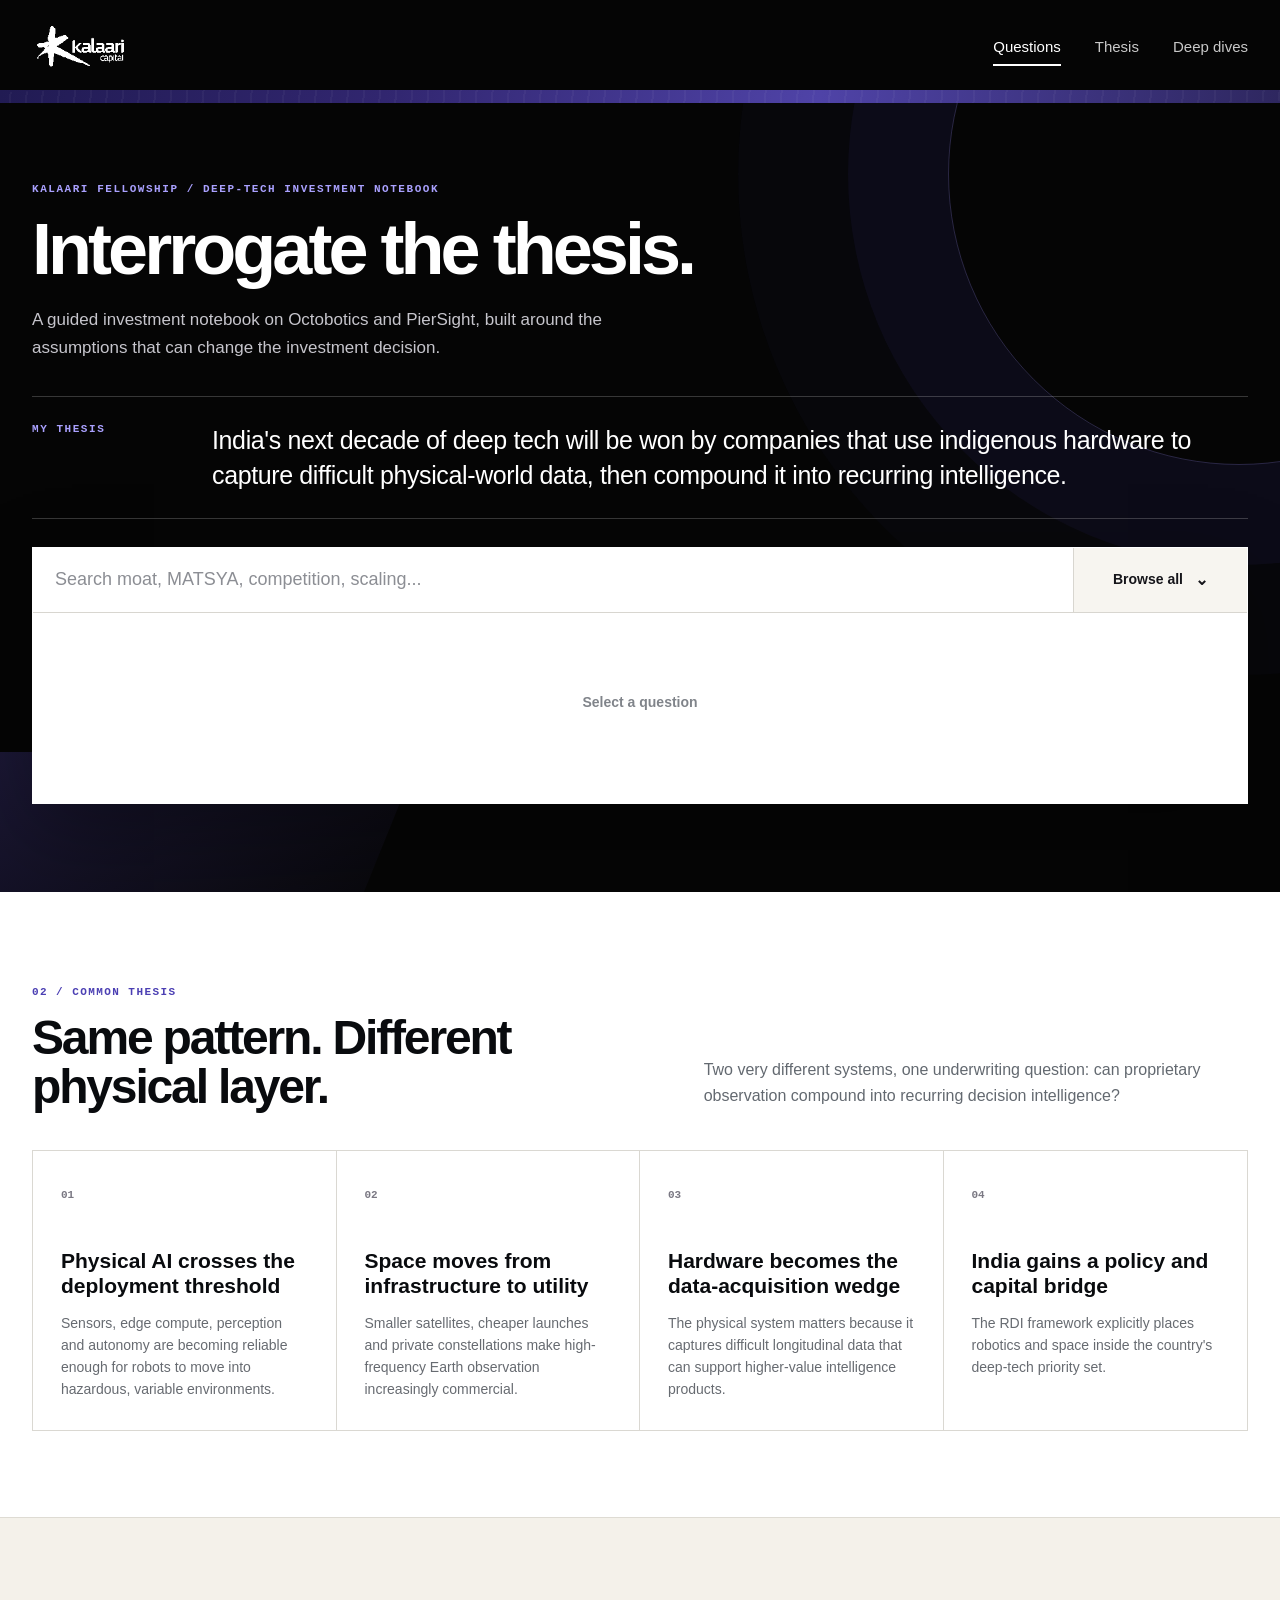
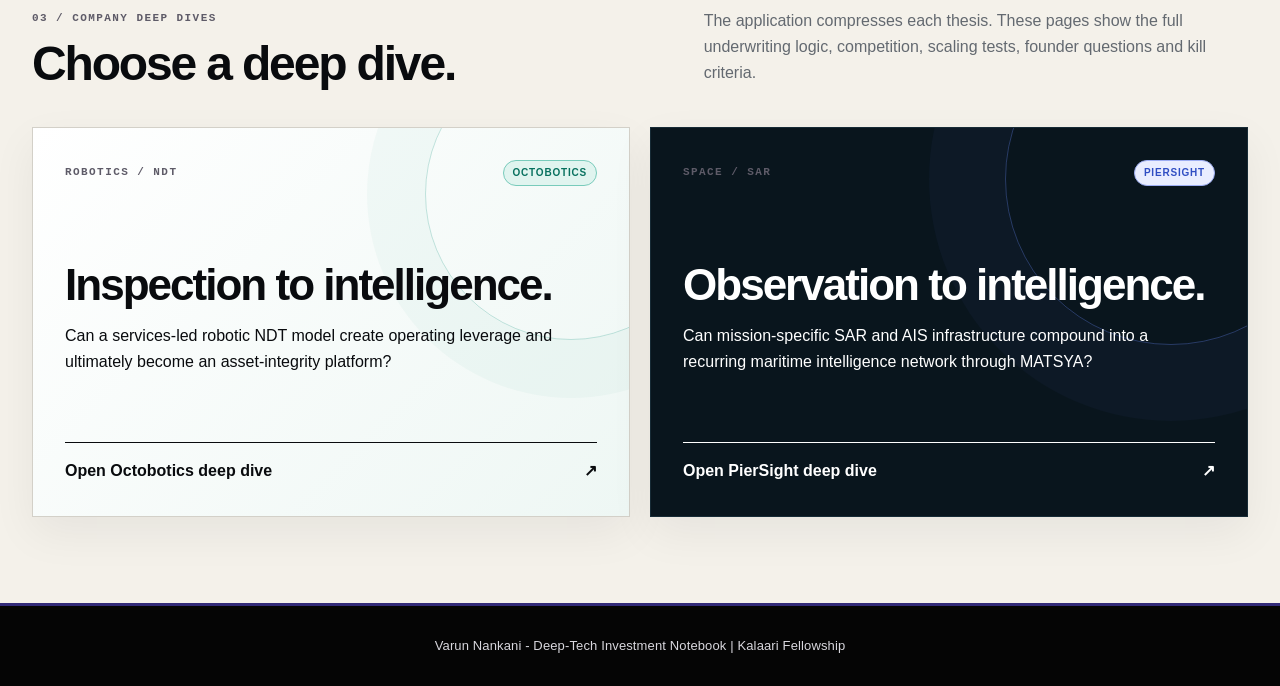
==== commit f8330aef: "v8" ====
--- a/index.html
+++ b/index.html
@@ -1,9 +1,104 @@
-<!doctype html><html lang="en"><head><meta charset="utf-8"><meta name="viewport" content="width=device-width,initial-scale=1"><title>Deep-Tech Investment Notebook</title><link rel="stylesheet" href="styles.css"></head><body>
-<header class="site-nav"><div class="nav-inner"><a class="kalaari-brand" href="index.html" aria-label="Home"><img src="https://cdn.prod.website-files.com/69932395f46b656c443e9c46/699ff5bae860d79128bad832_Vector%201762%20%281%29.svg" alt="Kalaari Capital"><span class="kalaari-fallback">Kalaari Capital</span></a><nav class="nav-links"><a href="#questions">Questions</a><a href="#deep-dives">Deep dives</a><a href="#thesis">Thesis</a></nav></div></header>
+<!doctype html>
+<html lang="en">
+<head>
+  <meta charset="utf-8">
+  <meta name="viewport" content="width=device-width,initial-scale=1">
+  <title>Varun Nankani - Deep-Tech Investment Notebook | Kalaari Fellowship</title>
+  <link rel="stylesheet" href="styles.css">
+</head>
+<body class="home-page">
+<header class="site-nav kalaari-nav">
+  <div class="nav-inner">
+    <a class="kalaari-brand" href="index.html" aria-label="Homepage">
+      <img src="assets/kalaari-logo.png" alt="Kalaari Capital">
+    </a>
+    <nav class="nav-links">
+      <a href="#questions">Questions</a>
+      <a href="#thesis">Thesis</a>
+      <a href="#deep-dives">Deep dives</a>
+    </nav>
+  </div>
+  <div class="kalaari-band" aria-hidden="true"></div>
+</header>
 <main>
-<section class="hero" id="questions"><div class="shell"><div class="hero-top"><div><span class="eyebrow">KALAARI FELLOWSHIP / INVESTMENT RESEARCH</span><h1>Interrogate the thesis.</h1></div><p class="hero-note">A guided investment notebook on two early-stage Indian deep-tech companies and the assumptions that matter.</p></div><div class="thesis-card"><span>MY THESIS</span><p>India's next decade of deep tech will be won by companies that use indigenous hardware to capture difficult physical-world data, then compound it into recurring intelligence.</p></div>
-<div class="qa-widget" data-scope="all"><div class="qa-shell"><div class="qa-title"><span>Explore the investment case</span><span>Choose a reviewed question</span></div><div class="qa-search-row"><input class="qa-input" placeholder="Search moat, MATSYA, competition, scaling..." autocomplete="off"><button class="browse-btn" type="button" aria-expanded="false">Browse questions <span>⌄</span></button><div class="qa-dropdown" hidden><div class="qa-tabs"><button class="qa-tab active" data-filter="all">All</button><button class="qa-tab" data-filter="Octobotics">Octobotics</button><button class="qa-tab" data-filter="PierSight">PierSight</button></div><div class="qa-options"></div></div></div><div class="answer-panel"><div class="answer-empty"><div><b>Select a question from the dropdown</b><br><span>The investment view will appear here.</span></div></div></div></div></div>
-</div></section>
-<section class="section" id="deep-dives"><div class="shell"><div class="section-head"><div><span class="section-number">02 / COMPANY DEEP DIVES</span><h2>Choose a deep dive</h2></div><p>The application compresses each thesis. These pages show the full underwriting logic, competition, scaling tests, founder questions and kill criteria.</p></div><div class="deep-grid"><a class="deep-card octo" href="octobotics.html"><span class="tag octo card-tag">Octobotics</span><span class="section-number">ROBOTICS / NDT</span><h3>Inspection to intelligence.</h3><p>Can a services-led robotic NDT model create operating leverage and ultimately become an asset-integrity platform?</p><div class="open-link"><span>Open Octobotics deep dive</span><span>↗</span></div></a><a class="deep-card pier" href="piersight.html"><span class="tag pier card-tag">PierSight</span><span class="section-number">SPACE / SAR</span><h3>Observation to intelligence.</h3><p>Can mission-specific SAR and AIS infrastructure compound into a recurring maritime intelligence network through MATSYA?</p><div class="open-link"><span>Open PierSight deep dive</span><span>↗</span></div></a></div></div></section>
-<section class="section thesis-section" id="thesis"><div class="shell"><div class="section-head"><div><span class="section-number">03 / COMMON THESIS</span><h2>Same pattern. Different physical layer.</h2></div><p>Two very different systems, one underwriting question: can proprietary observation compound into recurring decision intelligence?</p></div><div class="thesis-grid"><article class="thesis-box"><span>01</span><h3>Physical AI crosses the deployment threshold</h3><p>Sensors, edge compute, perception and autonomy are becoming reliable enough for robots to move into hazardous, variable environments.</p></article><article class="thesis-box"><span>02</span><h3>Space moves from infrastructure to utility</h3><p>Smaller satellites, cheaper launches and private constellations make high-frequency Earth observation increasingly commercial.</p></article><article class="thesis-box"><span>03</span><h3>Hardware becomes the data-acquisition wedge</h3><p>The physical system matters because it captures difficult longitudinal data that can support higher-value intelligence products.</p></article><article class="thesis-box"><span>04</span><h3>India gains a policy and capital bridge</h3><p>The RDI framework explicitly places robotics and space inside the country's deep-tech priority set.</p></article></div></div></section>
-</main><footer class="footer"><div class="shell footer-row"><span>Deep-Tech Investment Notebook</span><span>Octobotics + PierSight / 2026</span></div></footer><script src="questions.js"></script><script src="app.js"></script></body></html>
+  <section class="home-hero" id="questions">
+    <div class="shell home-hero-inner">
+      <div class="home-hero-copy">
+        <span class="eyebrow kalaari-eyebrow">KALAARI FELLOWSHIP / DEEP-TECH INVESTMENT NOTEBOOK</span>
+        <h1>Interrogate the thesis.</h1>
+        <p class="home-intro">A guided investment notebook on Octobotics and PierSight, built around the assumptions that can change the investment decision.</p>
+      </div>
+
+      <div class="home-thesis-statement">
+        <span class="statement-label">MY THESIS</span>
+        <p>India's next decade of deep tech will be won by companies that use indigenous hardware to capture difficult physical-world data, then compound it into recurring intelligence.</p>
+      </div>
+
+      <div class="qa-widget home-qa" data-scope="all">
+        <div class="qa-shell">
+          <div class="qa-search-row">
+            <input class="qa-input" placeholder="Search moat, MATSYA, competition, scaling..." autocomplete="off" aria-label="Search investment questions">
+            <button class="browse-btn" type="button" aria-expanded="false">Browse all <span class="chevron">⌄</span></button>
+            <div class="qa-dropdown" hidden>
+              <div class="qa-tabs">
+                <button class="qa-tab active" data-filter="all">All</button>
+                <button class="qa-tab" data-filter="Octobotics">Octobotics</button>
+                <button class="qa-tab" data-filter="PierSight">PierSight</button>
+              </div>
+              <div class="qa-options"></div>
+            </div>
+          </div>
+          <div class="answer-panel">
+            <div class="answer-empty"><b>Select a question</b></div>
+          </div>
+        </div>
+      </div>
+    </div>
+  </section>
+
+  <section class="section thesis-section kalaari-thesis" id="thesis">
+    <div class="shell">
+      <div class="section-head">
+        <div>
+          <span class="section-number">02 / COMMON THESIS</span>
+          <h2>Same pattern. Different physical layer.</h2>
+        </div>
+        <p>Two very different systems, one underwriting question: can proprietary observation compound into recurring decision intelligence?</p>
+      </div>
+      <div class="thesis-grid">
+        <article class="thesis-box"><span>01</span><h3>Physical AI crosses the deployment threshold</h3><p>Sensors, edge compute, perception and autonomy are becoming reliable enough for robots to move into hazardous, variable environments.</p></article>
+        <article class="thesis-box"><span>02</span><h3>Space moves from infrastructure to utility</h3><p>Smaller satellites, cheaper launches and private constellations make high-frequency Earth observation increasingly commercial.</p></article>
+        <article class="thesis-box"><span>03</span><h3>Hardware becomes the data-acquisition wedge</h3><p>The physical system matters because it captures difficult longitudinal data that can support higher-value intelligence products.</p></article>
+        <article class="thesis-box"><span>04</span><h3>India gains a policy and capital bridge</h3><p>The RDI framework explicitly places robotics and space inside the country's deep-tech priority set.</p></article>
+      </div>
+    </div>
+  </section>
+
+  <section class="section deep-section" id="deep-dives">
+    <div class="shell">
+      <div class="section-head">
+        <div>
+          <span class="section-number">03 / COMPANY DEEP DIVES</span>
+          <h2>Choose a deep dive.</h2>
+        </div>
+        <p>The application compresses each thesis. These pages show the full underwriting logic, competition, scaling tests, founder questions and kill criteria.</p>
+      </div>
+      <div class="deep-grid">
+        <a class="deep-card octo" href="octobotics.html">
+          <div class="deep-card-top"><span class="section-number">ROBOTICS / NDT</span><span class="tag octo">Octobotics</span></div>
+          <div class="deep-card-copy"><h3>Inspection to intelligence.</h3><p>Can a services-led robotic NDT model create operating leverage and ultimately become an asset-integrity platform?</p></div>
+          <div class="open-link"><span>Open Octobotics deep dive</span><span>↗</span></div>
+        </a>
+        <a class="deep-card pier" href="piersight.html">
+          <div class="deep-card-top"><span class="section-number">SPACE / SAR</span><span class="tag pier">PierSight</span></div>
+          <div class="deep-card-copy"><h3>Observation to intelligence.</h3><p>Can mission-specific SAR and AIS infrastructure compound into a recurring maritime intelligence network through MATSYA?</p></div>
+          <div class="open-link"><span>Open PierSight deep dive</span><span>↗</span></div>
+        </a>
+      </div>
+    </div>
+  </section>
+</main>
+<footer class="footer kalaari-footer"><div class="shell footer-single">Varun Nankani - Deep-Tech Investment Notebook | Kalaari Fellowship</div></footer>
+<script src="questions.js"></script><script src="app.js"></script>
+</body>
+</html>
--- a/styles.css
+++ b/styles.css
@@ -1,10 +1,196 @@
-:root{--ink:#0b1114;--paper:#f4f2ec;--white:#fff;--line:#d9ddd9;--muted:#69737a;--blue:#0a8fd8;--cyan:#43c9ff;--octo:#0e8a77;--octo-soft:#dff4ef;--pier:#3157ff;--pier-soft:#e8edff;--dark:#081013;--lime:#d8ff29;--shadow:0 18px 50px rgba(8,16,19,.08)}
-*{box-sizing:border-box}html{scroll-behavior:smooth}body{margin:0;font-family:Inter,Arial,sans-serif;color:var(--ink);background:var(--paper);font-size:16px;line-height:1.55}a{color:inherit;text-decoration:none}.shell{width:min(1180px,calc(100% - 48px));margin:0 auto}.site-nav,.company-nav{position:sticky;top:0;z-index:50;background:rgba(244,242,236,.94);backdrop-filter:blur(14px);border-bottom:1px solid rgba(11,17,20,.12)}.nav-inner{width:min(1180px,calc(100% - 48px));margin:auto;height:72px;display:flex;align-items:center;justify-content:space-between}.kalaari-brand{display:flex;align-items:center;gap:12px;font-weight:700}.kalaari-brand img{height:29px;width:auto;display:block}.kalaari-fallback{font-weight:800;letter-spacing:-.02em}.nav-links{display:flex;gap:28px;align-items:center;font-size:14px;color:#5f686e}.nav-links a{position:relative;padding:25px 0}.nav-links a:after{content:"";position:absolute;left:0;right:0;bottom:15px;height:2px;background:transparent}.nav-links a.active{color:var(--ink);font-weight:700}.nav-links a.active:after{background:var(--ink)}
-.hero{position:relative;overflow:hidden;background:var(--dark);color:#fff;padding:70px 0 82px}.hero:before{content:"";position:absolute;inset:0;background-image:linear-gradient(rgba(255,255,255,.035) 1px,transparent 1px),linear-gradient(90deg,rgba(255,255,255,.035) 1px,transparent 1px);background-size:48px 48px}.hero:after{content:"";position:absolute;width:520px;height:520px;border:1px solid rgba(67,201,255,.25);border-radius:50%;right:-90px;top:-180px;box-shadow:0 0 0 110px rgba(67,201,255,.035),0 0 0 220px rgba(67,201,255,.02)}.hero .shell{position:relative;z-index:2}.eyebrow{font:700 12px/1.2 ui-monospace,SFMono-Regular,Menlo,monospace;letter-spacing:.14em;text-transform:uppercase;color:#8bdfff}.hero-top{display:grid;grid-template-columns:1fr .86fr;gap:80px;align-items:end}.hero h1{font-size:64px;line-height:.96;letter-spacing:-.055em;margin:16px 0 0;max-width:680px}.thesis-card{margin-top:38px;border:1px solid rgba(255,255,255,.2);background:rgba(255,255,255,.055);padding:26px 28px;display:grid;grid-template-columns:130px 1fr;gap:26px;align-items:start}.thesis-card span{font:700 12px/1.2 ui-monospace,SFMono-Regular,Menlo,monospace;letter-spacing:.12em;color:#8bdfff}.thesis-card p{font-size:24px;line-height:1.36;margin:0;max-width:930px}.hero-note{color:#aeb8bd;font-size:15px;max-width:420px;margin:0 0 4px}
-.qa-shell{margin-top:36px;background:#fff;color:var(--ink);border:1px solid rgba(255,255,255,.15);box-shadow:0 26px 80px rgba(0,0,0,.22)}.qa-title{display:flex;justify-content:space-between;gap:24px;align-items:center;padding:18px 22px;border-bottom:1px solid var(--line);font-size:13px;font-weight:800;letter-spacing:.08em;text-transform:uppercase}.qa-title span:last-child{font-weight:500;text-transform:none;letter-spacing:0;color:var(--muted)}.qa-search-row{display:grid;grid-template-columns:1fr 190px;gap:0;border-bottom:1px solid var(--line);position:relative}.qa-search-row input{width:100%;border:0;padding:20px 22px;font-size:18px;outline:0;background:#fff}.browse-btn{border:0;border-left:1px solid var(--line);background:#f8f8f5;font-weight:800;font-size:14px;display:flex;justify-content:center;align-items:center;gap:10px;cursor:pointer}.browse-btn:hover,.browse-btn.open{background:#edf8fb}.qa-dropdown{position:absolute;top:100%;left:0;right:0;z-index:20;background:#fff;border:1px solid var(--line);box-shadow:var(--shadow);max-height:420px;overflow:hidden}.qa-tabs{display:flex;gap:8px;padding:12px;border-bottom:1px solid var(--line);background:#fafaf8}.qa-tab{border:1px solid var(--line);border-radius:999px;padding:7px 12px;background:#fff;font-size:12px;font-weight:700;cursor:pointer}.qa-tab[data-filter="Octobotics"]{border-color:#83cdbf;color:#08715f}.qa-tab[data-filter="PierSight"]{border-color:#9cacff;color:#2545d3}.qa-tab.active{background:#111;color:#fff;border-color:#111}.qa-options{max-height:340px;overflow:auto}.qa-option{display:grid;grid-template-columns:1fr auto;gap:18px;align-items:center;padding:14px 16px;border-bottom:1px solid #eef0ed;cursor:pointer}.qa-option:hover{background:#f5f8f7}.qa-question{font-size:14px;font-weight:650}.tags{display:flex;gap:7px;justify-content:flex-end}.tag{border-radius:999px;padding:4px 8px;font-size:10px;font-weight:800;letter-spacing:.08em;text-transform:uppercase;white-space:nowrap}.tag.octo{background:var(--octo-soft);color:#08715f;border:1px solid #8bd4c6}.tag.pier{background:var(--pier-soft);color:#2948d5;border:1px solid #aeb9ff}.answer-panel{min-height:210px;padding:28px 30px}.answer-empty{height:150px;display:grid;place-items:center;color:#879197;text-align:center}.answer-card{max-width:920px}.answer-card h3{font-size:22px;line-height:1.25;margin:0 0 16px}.answer-card p{font-size:17px;line-height:1.7;margin:0;color:#303a40}.answer-tags{margin-top:20px}.no-results{padding:22px;color:var(--muted);font-size:14px}
-.section{padding:82px 0}.section-head{display:grid;grid-template-columns:1fr 1fr;gap:40px;align-items:end;margin-bottom:34px}.section-number{font:700 11px ui-monospace,SFMono-Regular,Menlo,monospace;letter-spacing:.12em;color:#67747a}.section-head h2{font-size:44px;line-height:1;letter-spacing:-.045em;margin:10px 0 0}.section-head p{margin:0;color:#667076;max-width:520px}.deep-grid{display:grid;grid-template-columns:1fr 1fr;gap:18px}.deep-card{min-height:410px;border:1px solid #cfd5d1;padding:30px;position:relative;overflow:hidden;box-shadow:var(--shadow);transition:transform .25s ease,box-shadow .25s ease}.deep-card:hover{transform:translateY(-5px);box-shadow:0 28px 70px rgba(8,16,19,.13)}.deep-card.octo{background:linear-gradient(135deg,#fff 0%,#eff8f5 100%)}.deep-card.pier{background:#07141c;color:#fff}.deep-card .card-tag{position:absolute;top:26px;right:26px}.deep-card h3{font-size:48px;letter-spacing:-.05em;margin:110px 0 12px}.deep-card p{max-width:520px;font-size:17px}.deep-card .open-link{position:absolute;left:30px;right:30px;bottom:28px;border-top:1px solid currentColor;padding-top:16px;display:flex;justify-content:space-between;font-weight:700}.deep-card.octo:after{content:"";position:absolute;width:260px;height:260px;border:1px solid rgba(14,138,119,.25);border-radius:50%;right:-70px;top:-45px;box-shadow:0 0 0 55px rgba(14,138,119,.035)}.deep-card.pier:after{content:"";position:absolute;width:340px;height:340px;border:1px solid rgba(67,201,255,.3);border-radius:50%;right:-80px;top:-120px;box-shadow:0 0 0 80px rgba(67,201,255,.03)}
-.thesis-section{background:#fff}.thesis-grid{display:grid;grid-template-columns:repeat(4,1fr);border:1px solid var(--line)}.thesis-box{padding:28px 25px;min-height:240px;border-right:1px solid var(--line);transition:all .24s ease}.thesis-box:last-child{border-right:0}.thesis-box:hover{background:#0b1114;color:#fff;transform:translateY(-6px);box-shadow:0 18px 40px rgba(8,16,19,.14)}.thesis-box span{font:700 11px ui-monospace,SFMono-Regular,Menlo,monospace;color:#7b858a}.thesis-box h3{font-size:20px;line-height:1.2;margin:36px 0 12px}.thesis-box p{font-size:14px;color:#687279;margin:0}.thesis-box:hover p,.thesis-box:hover span{color:#b7c5cb}
-.company-hero{padding:78px 0 64px;background:#fff;border-bottom:1px solid var(--line)}.company-hero-grid{display:grid;grid-template-columns:1.04fr .96fr;gap:48px;align-items:center}.company-hero h1{font-size:58px;line-height:.98;letter-spacing:-.055em;margin:14px 0 24px}.company-hero .lede{font-size:18px;line-height:1.7;color:#465159}.metric-strip{display:grid;grid-template-columns:repeat(3,1fr);border:1px solid #bac7ca;margin-top:32px}.metric-strip div{padding:18px;border-right:1px solid #bac7ca}.metric-strip div:last-child{border-right:0}.metric-strip span{display:block;font:700 10px ui-monospace,SFMono-Regular,Menlo,monospace;letter-spacing:.1em;color:#738188}.metric-strip b{font-size:14px}.octo-hero{background:linear-gradient(130deg,#fff,#eef7f4);position:relative;overflow:hidden}.octo-hero:before{content:"";position:absolute;inset:0;background-image:linear-gradient(rgba(20,111,98,.06) 1px,transparent 1px),linear-gradient(90deg,rgba(20,111,98,.06) 1px,transparent 1px);background-size:50px 50px}.octo-hero .company-hero-grid{position:relative;z-index:1}.product-stage{background:#fff;border:1px solid #9fb3b8;min-height:390px;padding:22px;display:grid;place-items:center;position:relative}.product-stage img{max-width:100%;max-height:330px;object-fit:contain;filter:saturate(.95)}.product-stage .caption{position:absolute;left:18px;right:18px;bottom:12px;display:flex;justify-content:space-between;font:700 10px ui-monospace,SFMono-Regular,Menlo,monospace;letter-spacing:.1em;color:#647178}.pier-hero{background:#07141c;color:#fff;position:relative;overflow:hidden}.pier-hero:before{content:"";position:absolute;inset:0;background-image:linear-gradient(rgba(255,255,255,.035) 1px,transparent 1px),linear-gradient(90deg,rgba(255,255,255,.035) 1px,transparent 1px);background-size:52px 52px}.pier-orbit{height:390px;position:relative}.pier-orbit:before,.pier-orbit:after{content:"";position:absolute;border:1px solid rgba(70,194,255,.38);border-radius:50%;inset:12%}.pier-orbit:after{inset:28%;box-shadow:0 0 70px rgba(49,87,255,.18)}.pier-orbit .dot{position:absolute;width:14px;height:14px;border-radius:50%;background:#63d5ff;left:28%;top:36%;box-shadow:0 0 22px #63d5ff}
-.content-section{padding:72px 0;background:#fff}.content-section.alt{background:#f2f1eb}.content-section.dark{background:#0b1114;color:#fff}.content-head{display:grid;grid-template-columns:.9fr 1.1fr;gap:50px;margin-bottom:30px}.content-head h2{font-size:40px;line-height:1.04;letter-spacing:-.04em;margin:0}.content-head p{margin:0;color:#687279}.dark .content-head p{color:#b3bfc5}.underwrite-grid{display:grid;grid-template-columns:repeat(5,1fr);border:1px solid #cfd5d1}.underwrite-grid article{padding:24px;min-height:210px;border-right:1px solid #cfd5d1}.underwrite-grid article:last-child{border-right:0}.underwrite-grid span{font:700 10px ui-monospace,SFMono-Regular,Menlo,monospace;color:#748086}.underwrite-grid h3{font-size:17px;line-height:1.25;margin:24px 0 8px}.underwrite-grid p{font-size:13px;color:#677278;margin:0}.dark .underwrite-grid{border-color:#344047}.dark .underwrite-grid article{border-color:#344047}.dark .underwrite-grid p{color:#b7c1c6}.competitor-grid{display:grid;grid-template-columns:repeat(2,1fr);gap:12px}.competitor-card{border:1px solid #cfd5d1;padding:22px;background:#fff}.competitor-card h3{margin:0 0 8px;font-size:18px}.competitor-card p{margin:0;color:#69747a;font-size:14px}.mechanism{display:grid;grid-template-columns:repeat(7,auto);align-items:center;gap:10px;margin:34px 0}.mechanism .step{border:1px solid #bcc8ca;background:#fff;padding:20px 18px;min-height:104px}.mechanism .step b{display:block;font-size:15px}.mechanism .step small{color:#6c767b}.mechanism .arrow{font-size:26px;color:#788389}.key-metric{display:grid;grid-template-columns:.7fr 1.3fr;gap:30px;border:1px solid #bac5c8;padding:24px;background:#fff}.key-metric strong{display:block;font-size:27px;letter-spacing:-.03em}.key-metric p{margin:0;color:#5d686e}.founder-grid{display:grid;grid-template-columns:repeat(2,1fr);border:1px solid #cfd5d1}.founder-grid article{padding:24px;border-right:1px solid #cfd5d1;border-bottom:1px solid #cfd5d1;min-height:135px}.founder-grid article:nth-child(2n){border-right:0}.founder-grid article:nth-last-child(-n+2){border-bottom:0}.founder-grid span{font:700 10px ui-monospace,SFMono-Regular,Menlo,monospace;color:#7a858a}.founder-grid p{margin:18px 0 0;font-size:15px}.company-qa{margin-top:34px}.company-qa .qa-shell{margin-top:0;border:1px solid #cfd5d1;box-shadow:none}.company-qa.octo .qa-title{background:#eff8f5}.company-qa.pier .qa-title{background:#0d1c26;color:#fff;border-color:#21313a}
-.footer{padding:28px 0;border-top:1px solid var(--line);font-size:13px;color:#667178}.footer-row{display:flex;justify-content:space-between;gap:20px}
-@media(max-width:900px){.nav-links{gap:14px;font-size:12px}.hero-top,.section-head,.company-hero-grid,.content-head{grid-template-columns:1fr}.hero h1{font-size:48px}.thesis-card{grid-template-columns:1fr}.deep-grid{grid-template-columns:1fr}.thesis-grid,.underwrite-grid{grid-template-columns:1fr}.thesis-box,.underwrite-grid article{border-right:0;border-bottom:1px solid var(--line)}.qa-search-row{grid-template-columns:1fr 155px}.company-hero h1{font-size:46px}.metric-strip{grid-template-columns:1fr}.metric-strip div{border-right:0;border-bottom:1px solid #bac7ca}.mechanism{grid-template-columns:1fr}.mechanism .arrow{transform:rotate(90deg);justify-self:center}.key-metric{grid-template-columns:1fr}.founder-grid{grid-template-columns:1fr}.founder-grid article{border-right:0}.founder-grid article:nth-last-child(-n+2){border-bottom:1px solid #cfd5d1}.founder-grid article:last-child{border-bottom:0}}
+:root{
+  --ink:#090b0e;
+  --paper:#f5f2ec;
+  --white:#ffffff;
+  --line:#d8d6d0;
+  --muted:#666d73;
+  --k-purple:#322a78;
+  --k-purple-2:#4b3fb3;
+  --k-lilac:#8c82e9;
+  --k-black:#050505;
+  --octo:#0b8f78;
+  --octo-soft:#e0f4ef;
+  --pier:#3757d9;
+  --pier-soft:#e9edff;
+  --dark:#071015;
+  --shadow:0 22px 60px rgba(12,11,20,.10)
+}
+*{box-sizing:border-box}
+html{scroll-behavior:smooth}
+body{margin:0;font-family:Inter,Arial,sans-serif;color:var(--ink);background:var(--paper);font-size:16px;line-height:1.55}
+a{color:inherit;text-decoration:none}
+button,input{font:inherit}
+.shell{width:min(1240px,calc(100% - 64px));margin:0 auto}
+
+/* Kalaari-inspired navigation */
+.site-nav,.company-nav{position:sticky;top:0;z-index:50;background:var(--k-black);color:#fff;border-bottom:0}
+.nav-inner{width:min(1240px,calc(100% - 64px));margin:auto;height:90px;display:flex;align-items:center;justify-content:space-between;gap:30px}
+.kalaari-brand{display:flex;align-items:center;min-width:148px}
+.kalaari-brand img{height:51px;width:auto;display:block;filter:brightness(0) invert(1)}
+.nav-links{display:flex;gap:34px;align-items:center;font-size:15px;color:rgba(255,255,255,.78)}
+.nav-links a{position:relative;padding:33px 0 30px;white-space:nowrap}
+.nav-links a:after{content:"";position:absolute;left:0;right:0;bottom:22px;height:2px;background:transparent;transform:scaleX(.35);transition:.2s ease}
+.nav-links a:hover,.nav-links a.active{color:#fff}
+.nav-links a:hover:after,.nav-links a.active:after{background:#fff;transform:scaleX(1)}
+.kalaari-band{height:13px;background:linear-gradient(100deg,#211b53 0%,#31266f 30%,#4f43a7 64%,#2e275f 100%);position:relative;overflow:hidden}
+.kalaari-band:after{content:"";position:absolute;inset:-20px;background:repeating-linear-gradient(97deg,transparent 0 14px,rgba(255,255,255,.035) 14px 16px);transform:rotate(-2deg)}
+
+/* Homepage */
+.home-page{background:#fff}
+.home-hero{background:var(--k-black);color:#fff;padding:72px 0 88px;position:relative;overflow:hidden}
+.home-hero:before{content:"";position:absolute;width:580px;height:580px;right:-250px;top:-220px;border-radius:50%;border:1px solid rgba(151,138,255,.25);box-shadow:0 0 0 100px rgba(74,63,179,.08),0 0 0 210px rgba(74,63,179,.035)}
+.home-hero:after{content:"";position:absolute;left:-70px;bottom:-110px;width:440px;height:250px;background:linear-gradient(135deg,rgba(79,67,167,.30),rgba(79,67,167,0));transform:skewX(-22deg)}
+.home-hero-inner{position:relative;z-index:2}
+.home-hero-copy{display:block;margin-bottom:34px}
+.home-hero-copy h1{font-size:72px;line-height:.96;letter-spacing:-.055em;margin:15px 0 0;max-width:760px}
+.home-intro{margin:22px 0 0;color:#c6c5cc;font-size:17px;line-height:1.65;max-width:670px}
+.eyebrow{font:700 11px/1.2 ui-monospace,SFMono-Regular,Menlo,monospace;letter-spacing:.14em;text-transform:uppercase;color:#b9b1ff}
+.kalaari-eyebrow{color:#aaa1ff}
+.home-thesis-statement{display:grid;grid-template-columns:150px 1fr;gap:30px;align-items:start;border-top:1px solid rgba(255,255,255,.20);border-bottom:1px solid rgba(255,255,255,.20);padding:26px 0;margin:18px 0 28px}
+.statement-label{font:700 11px/1.25 ui-monospace,SFMono-Regular,Menlo,monospace;letter-spacing:.14em;color:#aaa1ff}
+.home-thesis-statement p{font-size:25px;line-height:1.38;letter-spacing:-.015em;margin:0;max-width:990px}
+
+/* Question explorer */
+.qa-shell{background:#fff;color:var(--ink);border:1px solid #cfcdd3;box-shadow:var(--shadow)}
+.home-qa .qa-shell{border-color:rgba(255,255,255,.20);box-shadow:0 28px 80px rgba(0,0,0,.30)}
+.qa-search-row{display:grid;grid-template-columns:minmax(0,1fr) 174px;position:relative;border-bottom:1px solid var(--line);min-height:64px}
+.qa-search-row input{width:100%;border:0;padding:0 22px;font-size:18px;outline:0;background:#fff;color:var(--ink)}
+.qa-search-row input::placeholder{color:#8c8e94}
+.browse-btn{height:64px;border:0;border-left:1px solid var(--line);background:#f7f5f0;color:#15151a;font-weight:750;font-size:14px;display:flex;justify-content:center;align-items:center;gap:12px;cursor:pointer;transition:background .2s,color .2s}
+.browse-btn .chevron,.browse-btn span{font-size:16px;line-height:1}
+.browse-btn:hover,.browse-btn.open{background:var(--k-purple);color:#fff}
+.qa-dropdown{position:absolute;top:calc(100% + 1px);left:0;right:0;z-index:25;background:#fff;border:1px solid var(--line);box-shadow:0 24px 60px rgba(0,0,0,.18);max-height:440px;overflow:hidden}
+.qa-tabs{display:flex;gap:9px;padding:13px 16px;border-bottom:1px solid var(--line);background:#f7f6f2}
+.qa-tab{border:1px solid #cac8c2;border-radius:999px;padding:7px 13px;background:#fff;color:#202126;font-size:12px;font-weight:750;cursor:pointer;transition:.18s ease}
+.qa-tab[data-filter="Octobotics"]{border-color:#74cbb9;color:#08705f}
+.qa-tab[data-filter="PierSight"]{border-color:#9babea;color:#304eba}
+.qa-tab:hover{transform:translateY(-1px)}
+.qa-tab.active{background:var(--k-black);color:#fff;border-color:var(--k-black)}
+.qa-options{max-height:360px;overflow:auto}
+.qa-option{display:grid;grid-template-columns:minmax(0,1fr) auto;gap:18px;align-items:center;padding:15px 18px;border-bottom:1px solid #eceae5;cursor:pointer;transition:background .16s ease,padding-left .16s ease}
+.qa-option:hover{background:#f1eefb;padding-left:24px}
+.qa-question{font-size:14px;font-weight:680;line-height:1.4}
+.tags{display:flex;gap:7px;justify-content:flex-end;flex-wrap:wrap}
+.tag{border-radius:999px;padding:4px 9px;font-size:10px;font-weight:800;letter-spacing:.08em;text-transform:uppercase;white-space:nowrap}
+.tag.octo{background:var(--octo-soft);color:#08715f;border:1px solid #78cbbb}
+.tag.pier{background:var(--pier-soft);color:#304ec3;border:1px solid #9dadf2}
+.answer-panel{min-height:190px;padding:30px 30px 34px;background:#fff}
+.answer-empty{height:120px;display:grid;place-items:center;color:#80848a;text-align:center;font-size:14px}
+.answer-card{max-width:980px}
+.answer-card h3{font-size:23px;line-height:1.28;margin:0 0 15px;letter-spacing:-.02em}
+.answer-card p{font-size:16px;line-height:1.72;margin:0;color:#30343a}
+.answer-tags{margin:0 0 14px;justify-content:flex-start}
+.no-results{padding:22px;color:var(--muted);font-size:14px}
+
+/* Homepage sections */
+.section{padding:86px 0}
+.section-head{display:grid;grid-template-columns:1.05fr .95fr;gap:70px;align-items:end;margin-bottom:38px}
+.section-number{font:700 11px/1.2 ui-monospace,SFMono-Regular,Menlo,monospace;letter-spacing:.13em;color:#6d7180}
+.section-head h2{font-size:48px;line-height:1.02;letter-spacing:-.045em;margin:11px 0 0;max-width:650px}
+.section-head p{margin:0 0 3px;color:#636970;max-width:540px;font-size:16px;line-height:1.62}
+.kalaari-thesis{background:#fff}
+.kalaari-thesis .section-number{color:var(--k-purple-2)}
+.thesis-grid{display:grid;grid-template-columns:repeat(4,1fr);border:1px solid #dad8d2;background:#fff}
+.thesis-box{padding:30px 28px;min-height:270px;border-right:1px solid #dad8d2;transition:transform .22s ease,background .22s ease,color .22s ease,box-shadow .22s ease}
+.thesis-box:last-child{border-right:0}
+.thesis-box:hover{background:var(--k-purple);color:#fff;transform:translateY(-7px);box-shadow:0 22px 50px rgba(50,42,120,.22);z-index:2}
+.thesis-box>span{font:700 11px ui-monospace,SFMono-Regular,Menlo,monospace;color:#7a7883}
+.thesis-box h3{font-size:21px;line-height:1.2;margin:42px 0 14px}
+.thesis-box p{font-size:14px;line-height:1.58;color:#676b71;margin:0}
+.thesis-box:hover p,.thesis-box:hover>span{color:#e5e1ff}
+.deep-section{background:#f4f1ea;border-top:1px solid #dedbd3}
+.deep-section .section-number{color:#5e5b68}
+.deep-grid{display:grid;grid-template-columns:1fr 1fr;gap:20px}
+.deep-card{min-height:390px;border:1px solid #d3d0c8;padding:32px;display:flex;flex-direction:column;position:relative;overflow:hidden;box-shadow:0 16px 42px rgba(20,18,28,.06);transition:transform .24s ease,box-shadow .24s ease,border-color .24s ease}
+.deep-card:hover{transform:translateY(-7px);box-shadow:0 28px 70px rgba(20,18,28,.14)}
+.deep-card.octo{background:linear-gradient(135deg,#fff 0%,#eef7f4 100%)}
+.deep-card.octo:hover{border-color:#69bba9}
+.deep-card.pier{background:#09151d;color:#fff;border-color:#172b36}
+.deep-card.pier:hover{border-color:#6680eb}
+.deep-card-top{display:flex;align-items:center;justify-content:space-between;gap:16px;position:relative;z-index:2}
+.deep-card-copy{margin-top:auto;margin-bottom:auto;position:relative;z-index:2;padding:45px 0 35px}
+.deep-card h3{font-size:44px;line-height:1;letter-spacing:-.045em;margin:0 0 16px}
+.deep-card p{max-width:520px;font-size:16px;line-height:1.62;margin:0}
+.deep-card .open-link{border-top:1px solid currentColor;padding-top:16px;display:flex;justify-content:space-between;gap:20px;font-weight:750;position:relative;z-index:2}
+.deep-card.octo:after{content:"";position:absolute;width:290px;height:290px;border:1px solid rgba(11,143,120,.24);border-radius:50%;right:-88px;top:-80px;box-shadow:0 0 0 58px rgba(11,143,120,.035)}
+.deep-card.pier:after{content:"";position:absolute;width:330px;height:330px;border:1px solid rgba(98,128,235,.35);border-radius:50%;right:-90px;top:-115px;box-shadow:0 0 0 76px rgba(98,128,235,.04)}
+
+/* Company pages */
+.company-hero{padding:76px 0 64px;background:#fff;border-bottom:1px solid var(--line)}
+.company-hero-grid{display:grid;grid-template-columns:1.04fr .96fr;gap:48px;align-items:center}
+.company-hero h1{font-size:58px;line-height:.98;letter-spacing:-.055em;margin:14px 0 24px}
+.company-hero .lede{font-size:18px;line-height:1.7;color:#465159}
+.metric-strip{display:grid;grid-template-columns:repeat(3,1fr);border:1px solid #bac7ca;margin-top:32px}
+.metric-strip div{padding:18px;border-right:1px solid #bac7ca;transition:background .2s ease}
+.metric-strip div:last-child{border-right:0}
+.metric-strip div:hover{background:rgba(255,255,255,.72)}
+.metric-strip span{display:block;font:700 10px ui-monospace,SFMono-Regular,Menlo,monospace;letter-spacing:.1em;color:#738188}
+.metric-strip b{font-size:14px}
+.octo-hero{background:linear-gradient(130deg,#fff,#eef7f4);position:relative;overflow:hidden}
+.octo-hero:before{content:"";position:absolute;inset:0;background-image:linear-gradient(rgba(20,111,98,.06) 1px,transparent 1px),linear-gradient(90deg,rgba(20,111,98,.06) 1px,transparent 1px);background-size:50px 50px}
+.octo-hero .company-hero-grid{position:relative;z-index:1}
+.product-stage{background:#fff;border:1px solid #9fb3b8;min-height:390px;padding:28px;display:grid;place-items:center;position:relative;overflow:hidden}
+.product-stage img{width:100%;height:330px;object-fit:contain;object-position:center;filter:saturate(.94)}
+.product-stage .caption{position:absolute;left:18px;right:18px;bottom:12px;display:flex;justify-content:space-between;font:700 10px ui-monospace,SFMono-Regular,Menlo,monospace;letter-spacing:.1em;color:#647178}
+.pier-hero{background:#07141c;color:#fff;position:relative;overflow:hidden}
+.pier-hero:before{content:"";position:absolute;inset:0;background-image:linear-gradient(rgba(255,255,255,.035) 1px,transparent 1px),linear-gradient(90deg,rgba(255,255,255,.035) 1px,transparent 1px);background-size:52px 52px}
+.pier-orbit{height:390px;position:relative}
+.pier-orbit:before,.pier-orbit:after{content:"";position:absolute;border:1px solid rgba(70,194,255,.38);border-radius:50%;inset:12%}
+.pier-orbit:after{inset:28%;box-shadow:0 0 70px rgba(49,87,255,.18)}
+.pier-orbit .dot{position:absolute;width:14px;height:14px;border-radius:50%;background:#63d5ff;left:28%;top:36%;box-shadow:0 0 22px #63d5ff}
+.content-section{padding:72px 0;background:#fff}
+.content-section.alt{background:#f2f1eb}
+.content-section.dark{background:#0b1114;color:#fff}
+.content-head{display:grid;grid-template-columns:.9fr 1.1fr;gap:56px;align-items:start;margin-bottom:32px}
+.content-head h2,.company-qa-heading h2{font-size:40px;line-height:1.04;letter-spacing:-.04em;margin:0}
+.content-head p{margin:3px 0 0;color:#687279;line-height:1.65}
+.dark .content-head p{color:#b3bfc5}
+.underwrite-grid{display:grid;grid-template-columns:repeat(5,1fr);border:1px solid #cfd5d1}
+.underwrite-grid article{padding:24px;min-height:220px;border-right:1px solid #cfd5d1;transition:transform .2s ease,background .2s ease,box-shadow .2s ease}
+.underwrite-grid article:last-child{border-right:0}
+.underwrite-grid article:hover{transform:translateY(-5px);background:#f4f8f7;box-shadow:0 18px 42px rgba(8,16,19,.10);z-index:2}
+.underwrite-grid span{font:700 10px ui-monospace,SFMono-Regular,Menlo,monospace;color:#748086}
+.underwrite-grid h3{font-size:17px;line-height:1.25;margin:24px 0 8px}
+.underwrite-grid p{font-size:13px;color:#677278;margin:0}
+.dark .underwrite-grid{border-color:#344047}
+.dark .underwrite-grid article{border-color:#344047}
+.dark .underwrite-grid article:hover{background:#111d23;box-shadow:0 18px 42px rgba(0,0,0,.28)}
+.dark .underwrite-grid p{color:#b7c1c6}
+.competitor-grid{display:grid;grid-template-columns:repeat(2,1fr);gap:12px}
+.competitor-card{border:1px solid #cfd5d1;padding:22px;background:#fff;transition:transform .2s ease,border-color .2s ease,box-shadow .2s ease}
+.competitor-card:hover{transform:translateY(-4px);border-color:#9995ab;box-shadow:0 16px 38px rgba(10,12,15,.10)}
+.competitor-card h3{margin:0 0 8px;font-size:18px}
+.competitor-card p{margin:0;color:#69747a;font-size:14px}
+.mechanism{display:grid;grid-template-columns:repeat(7,auto);align-items:center;gap:10px;margin:34px 0}
+.mechanism .step{border:1px solid #bcc8ca;background:#fff;padding:20px 18px;min-height:104px;transition:transform .2s ease,box-shadow .2s ease,border-color .2s ease}
+.mechanism .step:hover{transform:translateY(-4px);box-shadow:0 15px 35px rgba(8,16,19,.10);border-color:#8ca1a6}
+.mechanism .step b{display:block;font-size:15px}
+.mechanism .step small{color:#6c767b}
+.mechanism .arrow{font-size:26px;color:#788389}
+.key-metric{display:grid;grid-template-columns:.7fr 1.3fr;gap:30px;border:1px solid #bac5c8;padding:24px;background:#fff}
+.key-metric strong{display:block;font-size:27px;letter-spacing:-.03em}
+.key-metric p{margin:0;color:#5d686e}
+.founder-grid{display:grid;grid-template-columns:repeat(2,1fr);border:1px solid #cfd5d1}
+.founder-grid article{padding:24px;border-right:1px solid #cfd5d1;border-bottom:1px solid #cfd5d1;min-height:135px;transition:background .2s ease,transform .2s ease,box-shadow .2s ease}
+.founder-grid article:hover{background:#f4f1fb;transform:translateY(-3px);box-shadow:0 14px 34px rgba(23,20,42,.08);z-index:2}
+.founder-grid article:nth-child(2n){border-right:0}
+.founder-grid article:nth-last-child(-n+2){border-bottom:0}
+.founder-grid span{font:700 10px ui-monospace,SFMono-Regular,Menlo,monospace;color:#7a858a}
+.founder-grid p{margin:18px 0 0;font-size:15px}
+.company-qa-heading{margin-bottom:24px}
+.company-qa{margin-top:0}
+.company-qa .qa-shell{margin-top:0;border:1px solid #cfd5d1;box-shadow:none}
+.dark .company-qa .qa-shell{border-color:#344047}
+
+/* Footer */
+.footer{padding:30px 0;border-top:1px solid var(--line);font-size:13px;color:#666a70;background:#f4f1ea}
+.kalaari-footer{background:var(--k-black);color:#d8d7dd;border-top:3px solid var(--k-purple)}
+.footer-single{text-align:center;letter-spacing:.01em}
+
+@media(max-width:980px){
+  .nav-inner{height:auto;min-height:82px;flex-wrap:wrap;padding:14px 0}.nav-links{gap:18px;font-size:12px;overflow:auto}.nav-links a{padding:10px 0 13px}.nav-links a:after{bottom:5px}
+  .home-hero-copy,.section-head,.company-hero-grid,.content-head{grid-template-columns:1fr;gap:26px}.home-intro{justify-self:start}.home-hero-copy h1{font-size:54px}.home-thesis-statement{grid-template-columns:1fr}.thesis-grid,.underwrite-grid{grid-template-columns:1fr}.thesis-box,.underwrite-grid article{border-right:0;border-bottom:1px solid var(--line)}.thesis-box:last-child,.underwrite-grid article:last-child{border-bottom:0}.deep-grid{grid-template-columns:1fr}.company-hero h1{font-size:46px}.mechanism{grid-template-columns:1fr}.mechanism .arrow{transform:rotate(90deg);justify-self:center}.key-metric{grid-template-columns:1fr}
+}
+@media(max-width:700px){
+  .shell,.nav-inner{width:min(100% - 32px,1240px)}.kalaari-brand img{height:42px}.home-hero{padding:52px 0 64px}.home-hero-copy h1{font-size:46px}.home-thesis-statement p{font-size:20px}.qa-search-row{grid-template-columns:1fr 128px}.browse-btn{font-size:12px}.section{padding:64px 0}.section-head h2{font-size:39px}.deep-card h3{font-size:36px}.founder-grid{grid-template-columns:1fr}.founder-grid article,.founder-grid article:nth-child(2n),.founder-grid article:nth-last-child(-n+2){border-right:0;border-bottom:1px solid #cfd5d1}.founder-grid article:last-child{border-bottom:0}.metric-strip{grid-template-columns:1fr}.metric-strip div{border-right:0;border-bottom:1px solid #bac7ca}.metric-strip div:last-child{border-bottom:0}
+}
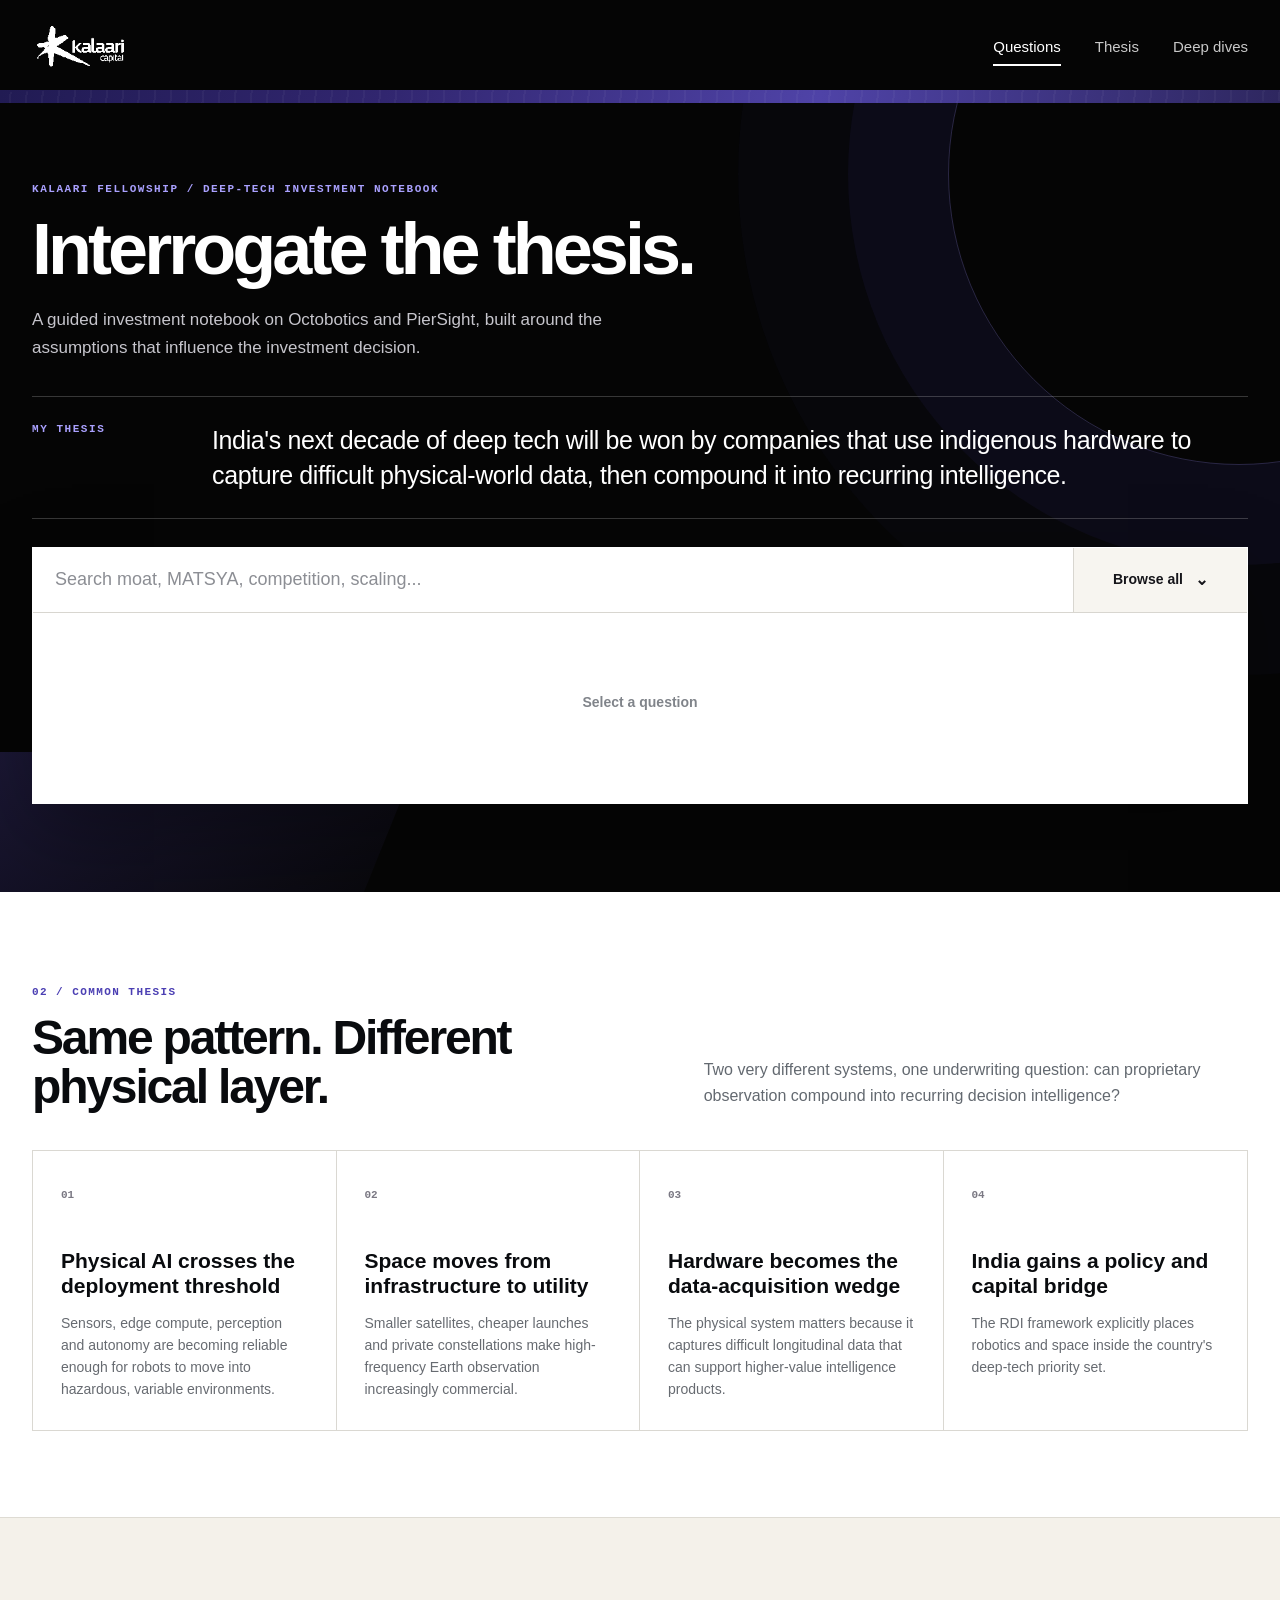
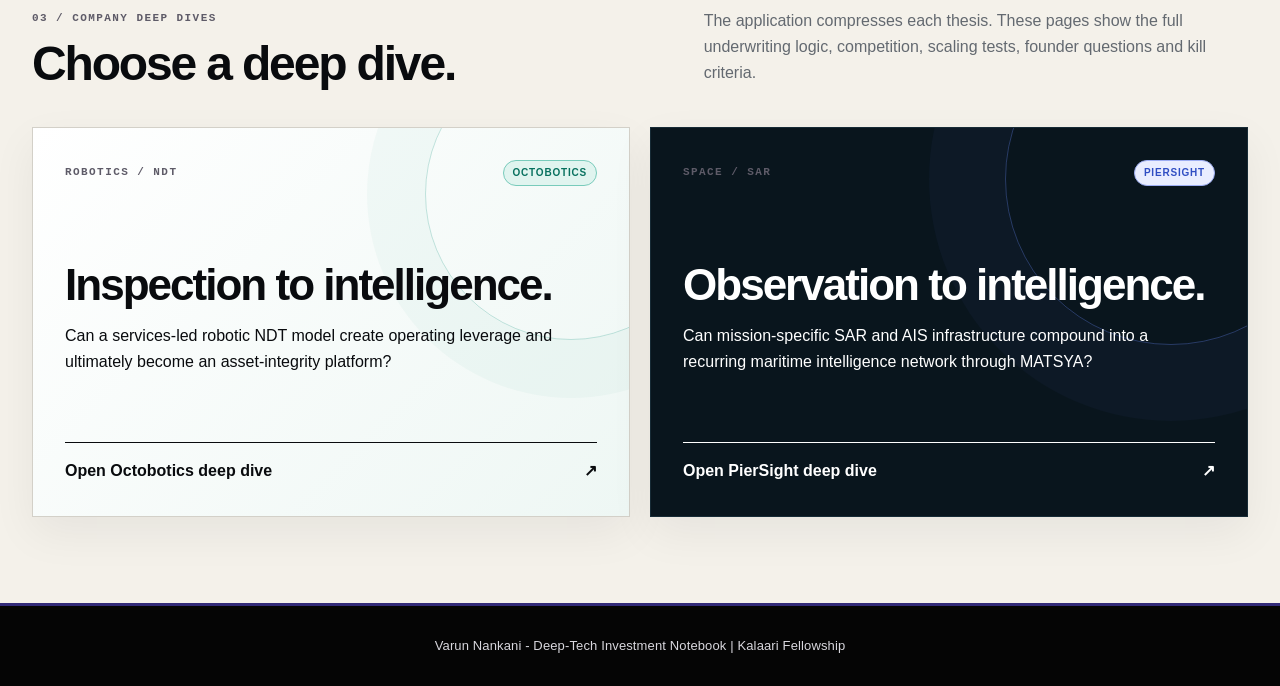
==== commit deefa3f4: "Update index.html" ====
--- a/index.html
+++ b/index.html
@@ -26,7 +26,7 @@
       <div class="home-hero-copy">
         <span class="eyebrow kalaari-eyebrow">KALAARI FELLOWSHIP / DEEP-TECH INVESTMENT NOTEBOOK</span>
         <h1>Interrogate the thesis.</h1>
-        <p class="home-intro">A guided investment notebook on Octobotics and PierSight, built around the assumptions that can change the investment decision.</p>
+        <p class="home-intro">A guided investment notebook on Octobotics and PierSight, built around the assumptions that influence the investment decision.</p>
       </div>
 
       <div class="home-thesis-statement">
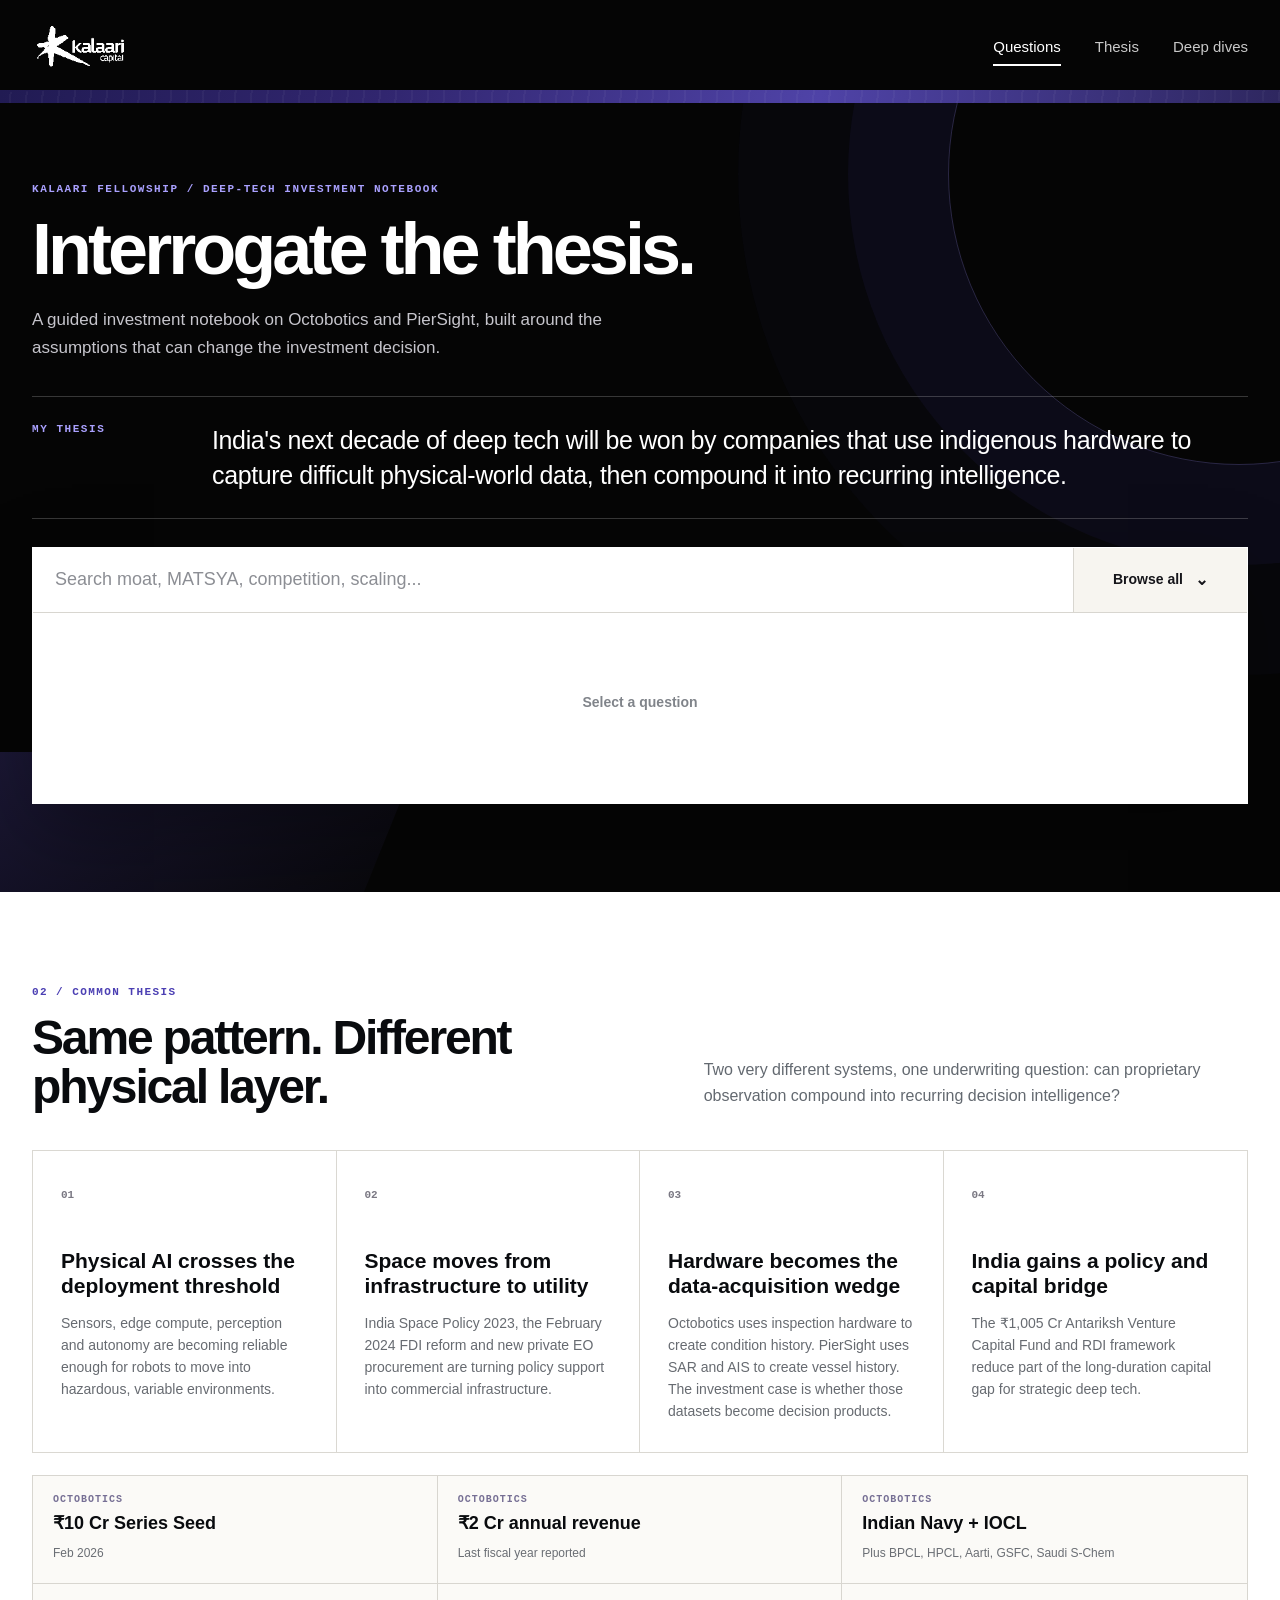
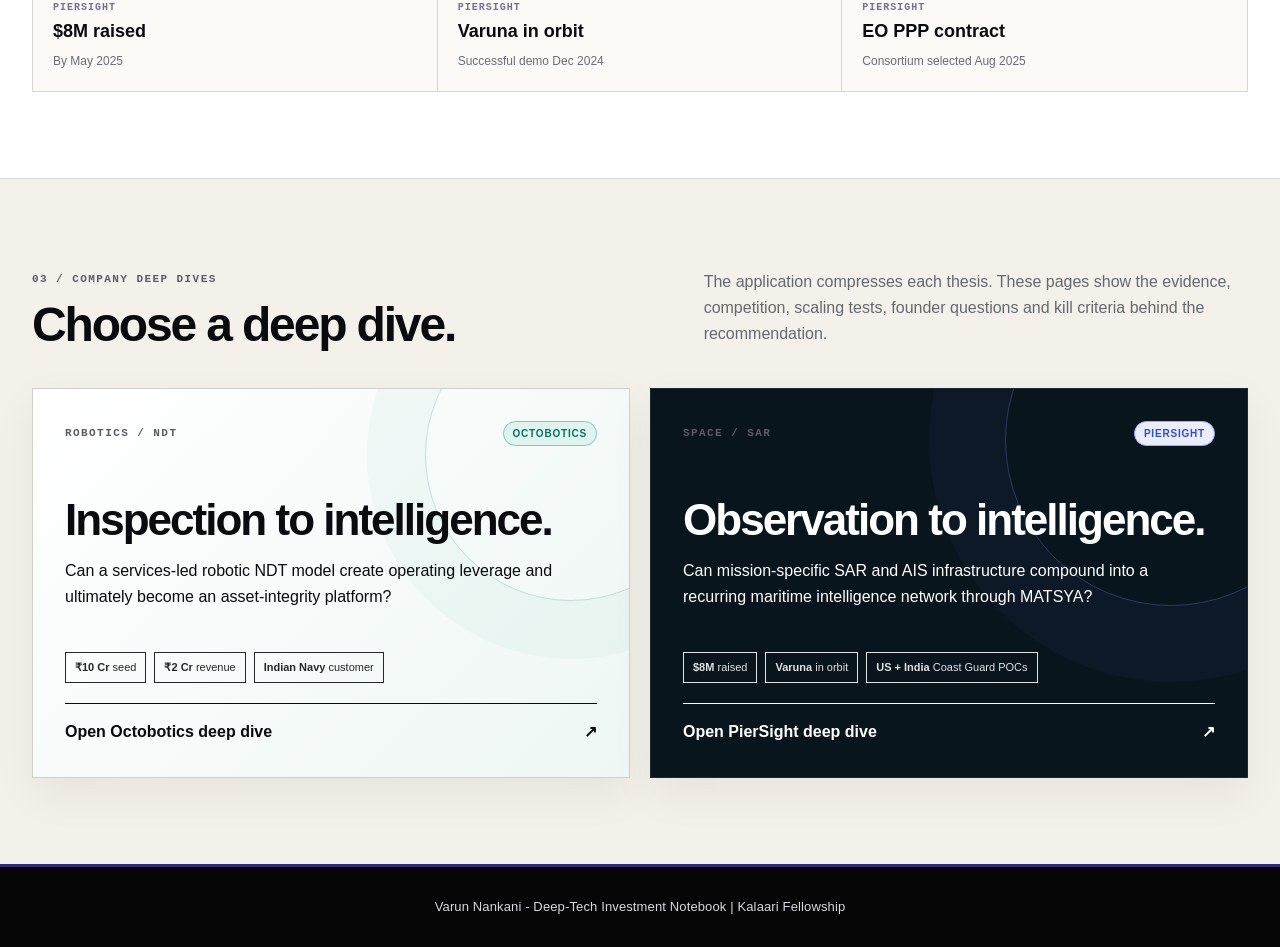
==== commit 30cace94: "v9" ====
--- a/index.html
+++ b/index.html
@@ -9,14 +9,8 @@
 <body class="home-page">
 <header class="site-nav kalaari-nav">
   <div class="nav-inner">
-    <a class="kalaari-brand" href="index.html" aria-label="Homepage">
-      <img src="assets/kalaari-logo.png" alt="Kalaari Capital">
-    </a>
-    <nav class="nav-links">
-      <a href="#questions">Questions</a>
-      <a href="#thesis">Thesis</a>
-      <a href="#deep-dives">Deep dives</a>
-    </nav>
+    <a class="kalaari-brand" href="index.html" aria-label="Homepage"><img src="assets/kalaari-logo.png" alt="Kalaari Capital"></a>
+    <nav class="nav-links"><a href="#questions">Questions</a><a href="#thesis">Thesis</a><a href="#deep-dives">Deep dives</a></nav>
   </div>
   <div class="kalaari-band" aria-hidden="true"></div>
 </header>
@@ -26,31 +20,23 @@
       <div class="home-hero-copy">
         <span class="eyebrow kalaari-eyebrow">KALAARI FELLOWSHIP / DEEP-TECH INVESTMENT NOTEBOOK</span>
         <h1>Interrogate the thesis.</h1>
-        <p class="home-intro">A guided investment notebook on Octobotics and PierSight, built around the assumptions that influence the investment decision.</p>
+        <p class="home-intro">A guided investment notebook on Octobotics and PierSight, built around the assumptions that can change the investment decision.</p>
       </div>
-
       <div class="home-thesis-statement">
         <span class="statement-label">MY THESIS</span>
         <p>India's next decade of deep tech will be won by companies that use indigenous hardware to capture difficult physical-world data, then compound it into recurring intelligence.</p>
       </div>
-
       <div class="qa-widget home-qa" data-scope="all">
         <div class="qa-shell">
           <div class="qa-search-row">
             <input class="qa-input" placeholder="Search moat, MATSYA, competition, scaling..." autocomplete="off" aria-label="Search investment questions">
             <button class="browse-btn" type="button" aria-expanded="false">Browse all <span class="chevron">⌄</span></button>
             <div class="qa-dropdown" hidden>
-              <div class="qa-tabs">
-                <button class="qa-tab active" data-filter="all">All</button>
-                <button class="qa-tab" data-filter="Octobotics">Octobotics</button>
-                <button class="qa-tab" data-filter="PierSight">PierSight</button>
-              </div>
+              <div class="qa-tabs"><button class="qa-tab active" data-filter="all">All</button><button class="qa-tab" data-filter="Octobotics">Octobotics</button><button class="qa-tab" data-filter="PierSight">PierSight</button></div>
               <div class="qa-options"></div>
             </div>
           </div>
-          <div class="answer-panel">
-            <div class="answer-empty"><b>Select a question</b></div>
-          </div>
+          <div class="answer-panel"><div class="answer-empty"><b>Select a question</b></div></div>
         </div>
       </div>
     </div>
@@ -59,17 +45,22 @@
   <section class="section thesis-section kalaari-thesis" id="thesis">
     <div class="shell">
       <div class="section-head">
-        <div>
-          <span class="section-number">02 / COMMON THESIS</span>
-          <h2>Same pattern. Different physical layer.</h2>
-        </div>
+        <div><span class="section-number">02 / COMMON THESIS</span><h2>Same pattern. Different physical layer.</h2></div>
         <p>Two very different systems, one underwriting question: can proprietary observation compound into recurring decision intelligence?</p>
       </div>
       <div class="thesis-grid">
         <article class="thesis-box"><span>01</span><h3>Physical AI crosses the deployment threshold</h3><p>Sensors, edge compute, perception and autonomy are becoming reliable enough for robots to move into hazardous, variable environments.</p></article>
-        <article class="thesis-box"><span>02</span><h3>Space moves from infrastructure to utility</h3><p>Smaller satellites, cheaper launches and private constellations make high-frequency Earth observation increasingly commercial.</p></article>
-        <article class="thesis-box"><span>03</span><h3>Hardware becomes the data-acquisition wedge</h3><p>The physical system matters because it captures difficult longitudinal data that can support higher-value intelligence products.</p></article>
-        <article class="thesis-box"><span>04</span><h3>India gains a policy and capital bridge</h3><p>The RDI framework explicitly places robotics and space inside the country's deep-tech priority set.</p></article>
+        <article class="thesis-box"><span>02</span><h3>Space moves from infrastructure to utility</h3><p>India Space Policy 2023, the February 2024 FDI reform and new private EO procurement are turning policy support into commercial infrastructure.</p></article>
+        <article class="thesis-box"><span>03</span><h3>Hardware becomes the data-acquisition wedge</h3><p>Octobotics uses inspection hardware to create condition history. PierSight uses SAR and AIS to create vessel history. The investment case is whether those datasets become decision products.</p></article>
+        <article class="thesis-box"><span>04</span><h3>India gains a policy and capital bridge</h3><p>The ₹1,005 Cr Antariksh Venture Capital Fund and RDI framework reduce part of the long-duration capital gap for strategic deep tech.</p></article>
+      </div>
+      <div class="evidence-ribbon">
+        <div><span>OCTOBOTICS</span><b>₹10 Cr Series Seed</b><small>Feb 2026</small></div>
+        <div><span>OCTOBOTICS</span><b>₹2 Cr annual revenue</b><small>Last fiscal year reported</small></div>
+        <div><span>OCTOBOTICS</span><b>Indian Navy + IOCL</b><small>Plus BPCL, HPCL, Aarti, GSFC, Saudi S-Chem</small></div>
+        <div><span>PIERSIGHT</span><b>$8M raised</b><small>By May 2025</small></div>
+        <div><span>PIERSIGHT</span><b>Varuna in orbit</b><small>Successful demo Dec 2024</small></div>
+        <div><span>PIERSIGHT</span><b>EO PPP contract</b><small>Consortium selected Aug 2025</small></div>
       </div>
     </div>
   </section>
@@ -77,21 +68,20 @@
   <section class="section deep-section" id="deep-dives">
     <div class="shell">
       <div class="section-head">
-        <div>
-          <span class="section-number">03 / COMPANY DEEP DIVES</span>
-          <h2>Choose a deep dive.</h2>
-        </div>
-        <p>The application compresses each thesis. These pages show the full underwriting logic, competition, scaling tests, founder questions and kill criteria.</p>
+        <div><span class="section-number">03 / COMPANY DEEP DIVES</span><h2>Choose a deep dive.</h2></div>
+        <p>The application compresses each thesis. These pages show the evidence, competition, scaling tests, founder questions and kill criteria behind the recommendation.</p>
       </div>
       <div class="deep-grid">
         <a class="deep-card octo" href="octobotics.html">
           <div class="deep-card-top"><span class="section-number">ROBOTICS / NDT</span><span class="tag octo">Octobotics</span></div>
           <div class="deep-card-copy"><h3>Inspection to intelligence.</h3><p>Can a services-led robotic NDT model create operating leverage and ultimately become an asset-integrity platform?</p></div>
+          <div class="deep-proof"><span><b>₹10 Cr</b> seed</span><span><b>₹2 Cr</b> revenue</span><span><b>Indian Navy</b> customer</span></div>
           <div class="open-link"><span>Open Octobotics deep dive</span><span>↗</span></div>
         </a>
         <a class="deep-card pier" href="piersight.html">
           <div class="deep-card-top"><span class="section-number">SPACE / SAR</span><span class="tag pier">PierSight</span></div>
           <div class="deep-card-copy"><h3>Observation to intelligence.</h3><p>Can mission-specific SAR and AIS infrastructure compound into a recurring maritime intelligence network through MATSYA?</p></div>
+          <div class="deep-proof"><span><b>$8M</b> raised</span><span><b>Varuna</b> in orbit</span><span><b>US + India</b> Coast Guard POCs</span></div>
           <div class="open-link"><span>Open PierSight deep dive</span><span>↗</span></div>
         </a>
       </div>
@@ -100,5 +90,4 @@
 </main>
 <footer class="footer kalaari-footer"><div class="shell footer-single">Varun Nankani - Deep-Tech Investment Notebook | Kalaari Fellowship</div></footer>
 <script src="questions.js"></script><script src="app.js"></script>
-</body>
-</html>
+</body></html>
--- a/styles.css
+++ b/styles.css
@@ -194,3 +194,29 @@
 @media(max-width:700px){
   .shell,.nav-inner{width:min(100% - 32px,1240px)}.kalaari-brand img{height:42px}.home-hero{padding:52px 0 64px}.home-hero-copy h1{font-size:46px}.home-thesis-statement p{font-size:20px}.qa-search-row{grid-template-columns:1fr 128px}.browse-btn{font-size:12px}.section{padding:64px 0}.section-head h2{font-size:39px}.deep-card h3{font-size:36px}.founder-grid{grid-template-columns:1fr}.founder-grid article,.founder-grid article:nth-child(2n),.founder-grid article:nth-last-child(-n+2){border-right:0;border-bottom:1px solid #cfd5d1}.founder-grid article:last-child{border-bottom:0}.metric-strip{grid-template-columns:1fr}.metric-strip div{border-right:0;border-bottom:1px solid #bac7ca}.metric-strip div:last-child{border-bottom:0}
 }
+
+
+/* V9 diligence evidence layer */
+.evidence-ribbon{display:grid;grid-template-columns:repeat(3,1fr);margin-top:22px;border:1px solid #d8d6d0;background:#fbfaf7}
+.evidence-ribbon>div{padding:18px 20px;border-right:1px solid #d8d6d0;border-bottom:1px solid #d8d6d0;transition:.2s ease}
+.evidence-ribbon>div:nth-child(3n){border-right:0}.evidence-ribbon>div:nth-last-child(-n+3){border-bottom:0}
+.evidence-ribbon>div:hover{background:#f0edff;transform:translateY(-3px);box-shadow:0 12px 30px rgba(50,42,120,.10);z-index:2}
+.evidence-ribbon span,.proof-grid span,.comp-kicker,.dated-grid>article>span{display:block;font:700 10px ui-monospace,SFMono-Regular,Menlo,monospace;letter-spacing:.10em;color:#766f94}
+.evidence-ribbon b{display:block;font-size:18px;margin:5px 0 2px}.evidence-ribbon small{color:#6a6e74;font-size:12px}
+.deep-proof{display:flex;gap:8px;flex-wrap:wrap;margin:0 0 20px;position:relative;z-index:2}
+.deep-proof span{font-size:11px;border:1px solid currentColor;padding:6px 9px;opacity:.88}.deep-proof b{font-weight:850}
+.proof-section{padding:58px 0 62px;background:#f8f7f3;border-bottom:1px solid #d9d7d2}
+.pier-proof{background:#0e1820;color:#fff;border-color:#293842}.octo-proof{background:#f3f8f6}
+.proof-heading{display:grid;grid-template-columns:1.1fr .9fr;gap:52px;align-items:end;margin-bottom:26px}
+.proof-heading h2{font-size:38px;line-height:1.05;letter-spacing:-.035em;margin:10px 0 0}.proof-heading p{margin:0;color:#687279;line-height:1.65}.pier-proof .proof-heading p{color:#b9c7ce}
+.proof-grid{display:grid;border:1px solid #cdd5d1}.proof-grid.four{grid-template-columns:repeat(4,1fr)}.proof-grid.five{grid-template-columns:repeat(5,1fr)}
+.proof-grid article{padding:22px;min-height:190px;border-right:1px solid #cdd5d1;transition:.2s ease}.proof-grid article:last-child{border-right:0}.proof-grid article:hover{transform:translateY(-5px);background:#fff;box-shadow:0 18px 42px rgba(8,16,19,.10);z-index:2}
+.proof-grid strong{display:block;font-size:28px;line-height:1.05;margin:22px 0 10px;letter-spacing:-.03em}.proof-grid p{font-size:13px;line-height:1.5;color:#606b70;margin:0}
+.pier-proof .proof-grid{border-color:#34464f}.pier-proof .proof-grid article{border-color:#34464f}.pier-proof .proof-grid article:hover{background:#13242d}.pier-proof .proof-grid p{color:#b7c5cb}.pier-proof .proof-grid span{color:#64d8ff}
+.source-row{display:flex;gap:20px;flex-wrap:wrap;margin-top:16px}.source-row a,.mini-sources a,.dated-grid a,.target-panel>a{font-size:12px;text-decoration:underline;text-underline-offset:3px;color:#4a438e}.pier-proof .source-row a{color:#7ddfff}
+.evidence-comps .competitor-card{min-height:245px}.featured-comp{border-width:2px;border-color:#7569c7}.comp-kicker{margin-bottom:12px}.comp-stats{display:grid;grid-template-columns:auto 1fr;gap:4px 12px;margin:12px 0 14px}.comp-stats b{font-size:22px;line-height:1.2}.comp-stats span{font-size:12px;color:#71787d;align-self:end}.mini-sources{display:flex;gap:14px;flex-wrap:wrap;margin-top:14px}
+.investment-callout{margin-top:18px;border:1px solid #bbb5da;background:#f3f0ff;padding:22px 24px;display:grid;grid-template-columns:180px 1fr;gap:26px}.investment-callout span{font:700 10px ui-monospace,SFMono-Regular,Menlo,monospace;letter-spacing:.12em;color:#534a9b}.investment-callout p{margin:0;line-height:1.65;color:#33323a}
+.policy-section{background:#f6f4ef}.dated-grid{display:grid;grid-template-columns:repeat(4,1fr);border:1px solid #d4d1c9}.dated-grid article{padding:24px;border-right:1px solid #d4d1c9;min-height:250px;transition:.2s ease}.dated-grid article:last-child{border-right:0}.dated-grid article:hover{transform:translateY(-5px);background:#fff;box-shadow:0 18px 42px rgba(8,16,19,.09);z-index:2}.dated-grid h3{font-size:18px;line-height:1.25;margin:25px 0 9px}.dated-grid p{font-size:13px;color:#626b71;line-height:1.55}.dated-grid a{display:inline-block;margin-top:10px}
+.target-panel{margin-top:20px;background:#09151d;color:#fff;padding:25px 27px;display:grid;grid-template-columns:1fr 1.4fr auto;gap:28px;align-items:center}.target-panel h3{margin:7px 0 0;font-size:20px}.target-stats{display:grid;grid-template-columns:repeat(4,1fr);gap:10px}.target-stats span{font-size:11px;color:#bdd0d9;border-left:1px solid #39505a;padding-left:12px}.target-stats b{display:block;font-size:22px;color:#fff}.target-panel>a{color:#75ddff;white-space:nowrap}
+@media(max-width:980px){.evidence-ribbon{grid-template-columns:1fr 1fr}.evidence-ribbon>div:nth-child(3n){border-right:1px solid #d8d6d0}.evidence-ribbon>div:nth-child(2n){border-right:0}.evidence-ribbon>div:nth-last-child(-n+3){border-bottom:1px solid #d8d6d0}.evidence-ribbon>div:nth-last-child(-n+2){border-bottom:0}.proof-heading{grid-template-columns:1fr}.proof-grid.four,.proof-grid.five,.dated-grid{grid-template-columns:1fr 1fr}.proof-grid article,.dated-grid article{border-bottom:1px solid #cdd5d1}.proof-grid article:nth-child(2n),.dated-grid article:nth-child(2n){border-right:0}.target-panel{grid-template-columns:1fr}.investment-callout{grid-template-columns:1fr}}
+@media(max-width:700px){.evidence-ribbon,.proof-grid.four,.proof-grid.five,.dated-grid{grid-template-columns:1fr}.evidence-ribbon>div,.evidence-ribbon>div:nth-child(2n),.evidence-ribbon>div:nth-child(3n),.proof-grid article,.dated-grid article{border-right:0}.evidence-ribbon>div:nth-last-child(-n+2){border-bottom:1px solid #d8d6d0}.evidence-ribbon>div:last-child,.proof-grid article:last-child,.dated-grid article:last-child{border-bottom:0}.target-stats{grid-template-columns:1fr 1fr}.proof-heading h2{font-size:32px}}
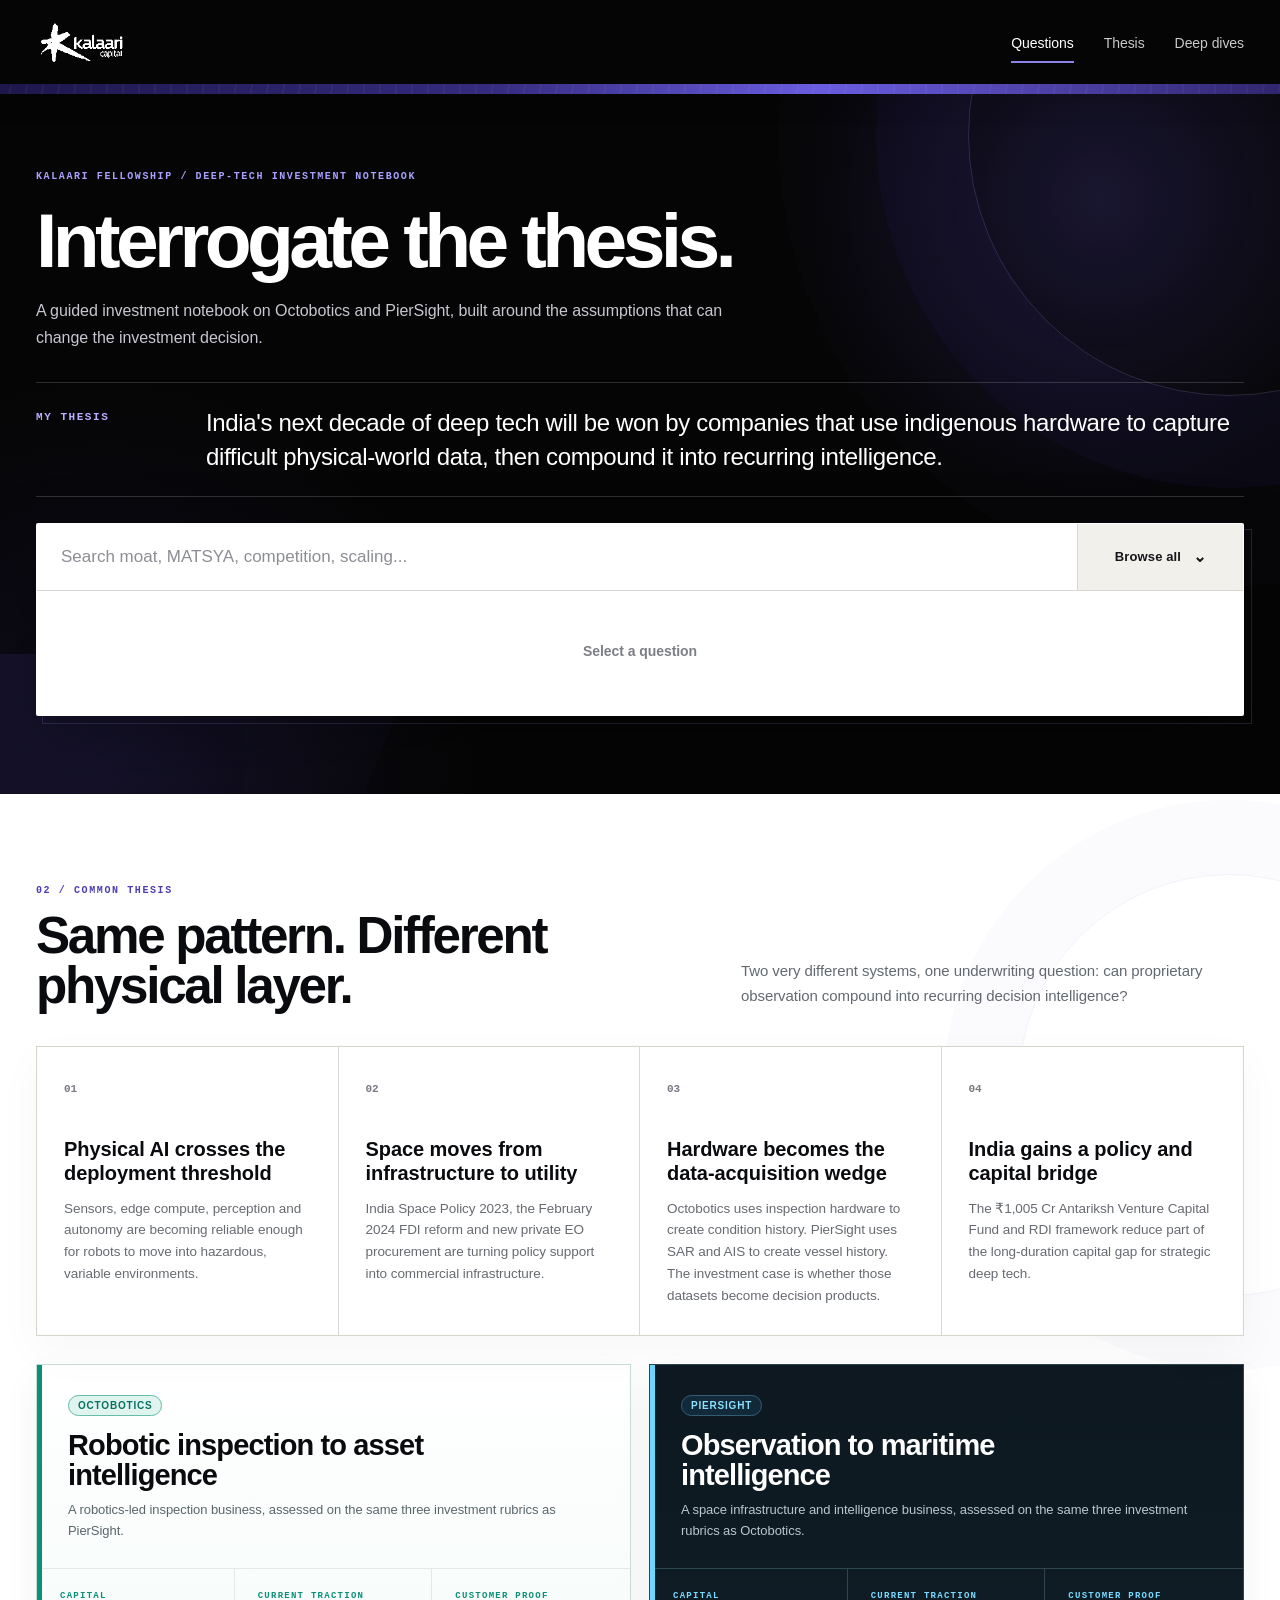
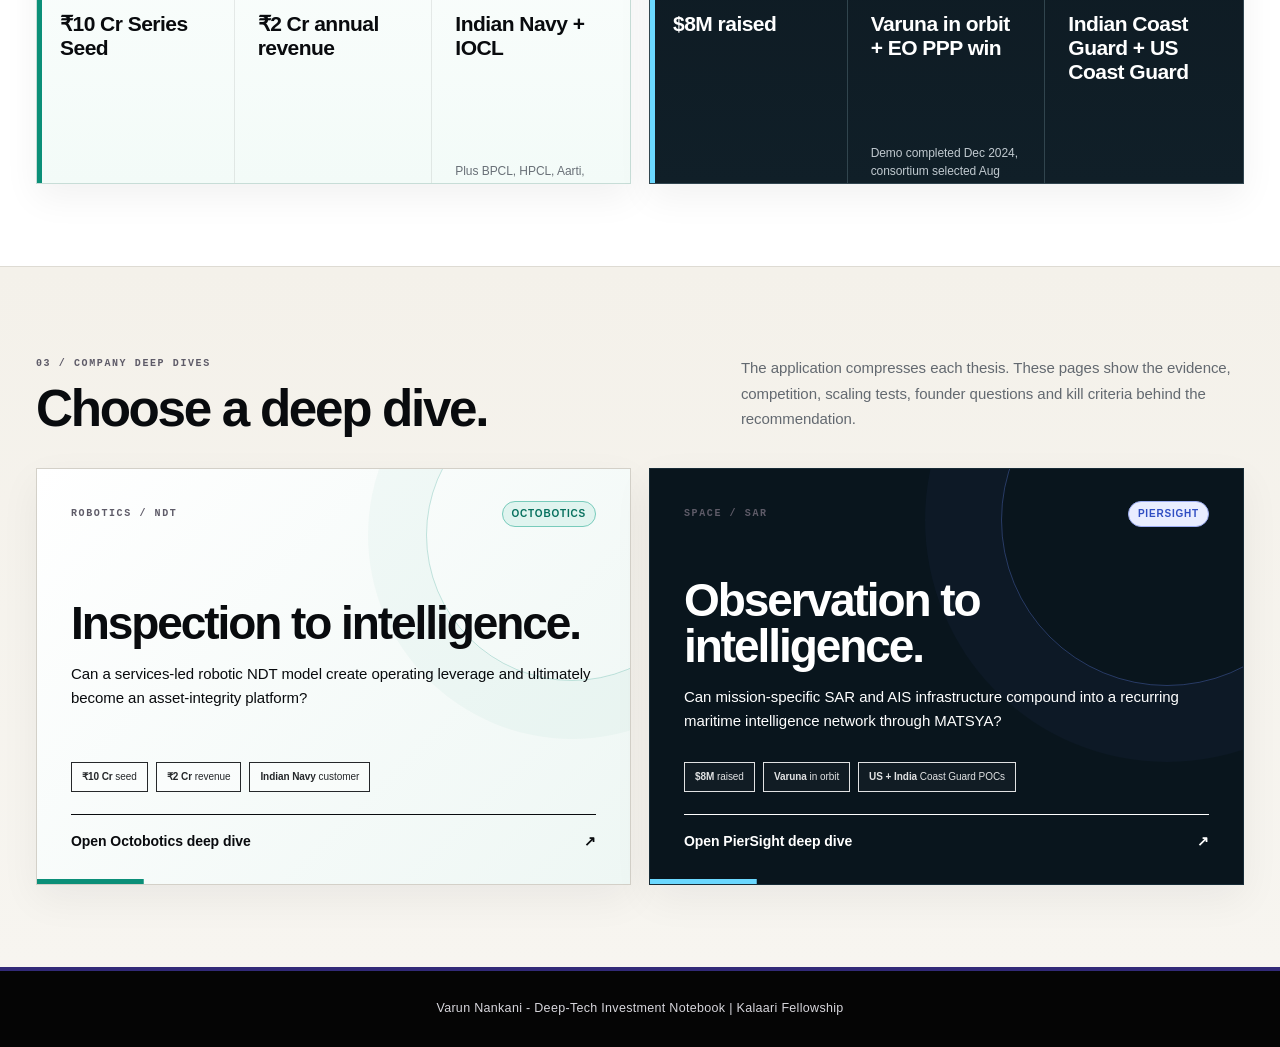
==== commit dafa2fe7: "v11" ====
--- a/index.html
+++ b/index.html
@@ -54,13 +54,55 @@
         <article class="thesis-box"><span>03</span><h3>Hardware becomes the data-acquisition wedge</h3><p>Octobotics uses inspection hardware to create condition history. PierSight uses SAR and AIS to create vessel history. The investment case is whether those datasets become decision products.</p></article>
         <article class="thesis-box"><span>04</span><h3>India gains a policy and capital bridge</h3><p>The ₹1,005 Cr Antariksh Venture Capital Fund and RDI framework reduce part of the long-duration capital gap for strategic deep tech.</p></article>
       </div>
-      <div class="evidence-ribbon">
-        <div><span>OCTOBOTICS</span><b>₹10 Cr Series Seed</b><small>Feb 2026</small></div>
-        <div><span>OCTOBOTICS</span><b>₹2 Cr annual revenue</b><small>Last fiscal year reported</small></div>
-        <div><span>OCTOBOTICS</span><b>Indian Navy + IOCL</b><small>Plus BPCL, HPCL, Aarti, GSFC, Saudi S-Chem</small></div>
-        <div><span>PIERSIGHT</span><b>$8M raised</b><small>By May 2025</small></div>
-        <div><span>PIERSIGHT</span><b>Varuna in orbit</b><small>Successful demo Dec 2024</small></div>
-        <div><span>PIERSIGHT</span><b>EO PPP contract</b><small>Consortium selected Aug 2025</small></div>
+      <div class="home-compare-grid">
+        <article class="home-company-card octo-card">
+          <div class="home-company-head">
+            <span class="tag octo">Octobotics</span>
+            <h3>Robotic inspection to asset intelligence</h3>
+            <p>A robotics-led inspection business, assessed on the same three investment rubrics as PierSight.</p>
+          </div>
+          <div class="rubric-grid">
+            <div>
+              <span>Capital</span>
+              <b>₹10 Cr Series Seed</b>
+              <small>Raised in Feb 2026</small>
+            </div>
+            <div>
+              <span>Current traction</span>
+              <b>₹2 Cr annual revenue</b>
+              <small>Last fiscal year reported</small>
+            </div>
+            <div>
+              <span>Customer proof</span>
+              <b>Indian Navy + IOCL</b>
+              <small>Plus BPCL, HPCL, Aarti, GSFC and Saudi S-Chem</small>
+            </div>
+          </div>
+        </article>
+        <article class="home-company-card pier-card">
+          <div class="home-company-head">
+            <span class="tag pier">PierSight</span>
+            <h3>Observation to maritime intelligence</h3>
+            <p>A space infrastructure and intelligence business, assessed on the same three investment rubrics as Octobotics.</p>
+          </div>
+          <div class="rubric-grid">
+            <div>
+              <span>Capital</span>
+              <b>$8M raised</b>
+              <small>By May 2025</small>
+            </div>
+            <div>
+              <span>Current traction</span>
+              <b>Varuna in orbit + EO PPP win</b>
+              <small>Demo completed Dec 2024, consortium selected Aug 2025</small>
+            </div>
+            <div>
+              <span>Customer proof</span>
+              <b>Indian Coast Guard + US Coast Guard</b>
+              <small>Both are current POCs</small>
+            </div>
+          </div>
+        </article>
       </div>
     </div>
   </section>
--- a/styles.css
+++ b/styles.css
@@ -196,6 +196,30 @@
 }
 
 
+/* V10 homepage compare layer */
+.home-compare-grid{display:grid;grid-template-columns:1fr 1fr;gap:20px;margin-top:24px}
+.home-company-card{border:1px solid #d8d6d0;background:#fff;overflow:hidden;transition:transform .22s ease,box-shadow .22s ease,border-color .22s ease}
+.home-company-card:hover{transform:translateY(-6px);box-shadow:0 18px 42px rgba(8,16,19,.10)}
+.home-company-card.octo-card{background:linear-gradient(180deg,#ffffff 0%,#f3fbf8 100%);border-color:#c7ddd7}
+.home-company-card.pier-card{background:linear-gradient(180deg,#0d1820 0%,#101f28 100%);border-color:#324650;color:#fff}
+.home-company-head{padding:24px 24px 0}
+.home-company-head h3{font-size:28px;line-height:1.08;letter-spacing:-.03em;margin:14px 0 10px}
+.home-company-head p{margin:0 0 22px;color:#687177;font-size:14px;line-height:1.6;max-width:540px}
+.pier-card .home-company-head p{color:#b9c6cd}
+.rubric-grid{display:grid;grid-template-columns:repeat(3,1fr);border-top:1px solid rgba(0,0,0,.08)}
+.rubric-grid>div{padding:22px 24px;border-right:1px solid rgba(0,0,0,.08);transition:background .2s ease,transform .2s ease}
+.rubric-grid>div:last-child{border-right:0}
+.octo-card .rubric-grid>div:hover{background:#eaf7f2;transform:translateY(-2px)}
+.pier-card .rubric-grid{border-top-color:#31454e}
+.pier-card .rubric-grid>div{border-right-color:#31454e}
+.pier-card .rubric-grid>div:hover{background:#132630;transform:translateY(-2px)}
+.rubric-grid span,.evidence-ribbon span,.proof-grid span,.comp-kicker,.dated-grid>article>span{display:block;font:700 10px ui-monospace,SFMono-Regular,Menlo,monospace;letter-spacing:.10em;color:#766f94;text-transform:uppercase}
+.pier-card .rubric-grid span{color:#78dbff}
+.octo-card .rubric-grid span{color:#0b8f78}
+.rubric-grid b{display:block;font-size:23px;line-height:1.15;margin:10px 0 8px;letter-spacing:-.025em}
+.rubric-grid small{display:block;font-size:13px;line-height:1.5;color:#697077}
+.pier-card .rubric-grid small{color:#c0c9cf}
+
 /* V9 diligence evidence layer */
 .evidence-ribbon{display:grid;grid-template-columns:repeat(3,1fr);margin-top:22px;border:1px solid #d8d6d0;background:#fbfaf7}
 .evidence-ribbon>div{padding:18px 20px;border-right:1px solid #d8d6d0;border-bottom:1px solid #d8d6d0;transition:.2s ease}
@@ -218,5 +242,152 @@
 .investment-callout{margin-top:18px;border:1px solid #bbb5da;background:#f3f0ff;padding:22px 24px;display:grid;grid-template-columns:180px 1fr;gap:26px}.investment-callout span{font:700 10px ui-monospace,SFMono-Regular,Menlo,monospace;letter-spacing:.12em;color:#534a9b}.investment-callout p{margin:0;line-height:1.65;color:#33323a}
 .policy-section{background:#f6f4ef}.dated-grid{display:grid;grid-template-columns:repeat(4,1fr);border:1px solid #d4d1c9}.dated-grid article{padding:24px;border-right:1px solid #d4d1c9;min-height:250px;transition:.2s ease}.dated-grid article:last-child{border-right:0}.dated-grid article:hover{transform:translateY(-5px);background:#fff;box-shadow:0 18px 42px rgba(8,16,19,.09);z-index:2}.dated-grid h3{font-size:18px;line-height:1.25;margin:25px 0 9px}.dated-grid p{font-size:13px;color:#626b71;line-height:1.55}.dated-grid a{display:inline-block;margin-top:10px}
 .target-panel{margin-top:20px;background:#09151d;color:#fff;padding:25px 27px;display:grid;grid-template-columns:1fr 1.4fr auto;gap:28px;align-items:center}.target-panel h3{margin:7px 0 0;font-size:20px}.target-stats{display:grid;grid-template-columns:repeat(4,1fr);gap:10px}.target-stats span{font-size:11px;color:#bdd0d9;border-left:1px solid #39505a;padding-left:12px}.target-stats b{display:block;font-size:22px;color:#fff}.target-panel>a{color:#75ddff;white-space:nowrap}
-@media(max-width:980px){.evidence-ribbon{grid-template-columns:1fr 1fr}.evidence-ribbon>div:nth-child(3n){border-right:1px solid #d8d6d0}.evidence-ribbon>div:nth-child(2n){border-right:0}.evidence-ribbon>div:nth-last-child(-n+3){border-bottom:1px solid #d8d6d0}.evidence-ribbon>div:nth-last-child(-n+2){border-bottom:0}.proof-heading{grid-template-columns:1fr}.proof-grid.four,.proof-grid.five,.dated-grid{grid-template-columns:1fr 1fr}.proof-grid article,.dated-grid article{border-bottom:1px solid #cdd5d1}.proof-grid article:nth-child(2n),.dated-grid article:nth-child(2n){border-right:0}.target-panel{grid-template-columns:1fr}.investment-callout{grid-template-columns:1fr}}
-@media(max-width:700px){.evidence-ribbon,.proof-grid.four,.proof-grid.five,.dated-grid{grid-template-columns:1fr}.evidence-ribbon>div,.evidence-ribbon>div:nth-child(2n),.evidence-ribbon>div:nth-child(3n),.proof-grid article,.dated-grid article{border-right:0}.evidence-ribbon>div:nth-last-child(-n+2){border-bottom:1px solid #d8d6d0}.evidence-ribbon>div:last-child,.proof-grid article:last-child,.dated-grid article:last-child{border-bottom:0}.target-stats{grid-template-columns:1fr 1fr}.proof-heading h2{font-size:32px}}
+@media(max-width:980px){.home-compare-grid{grid-template-columns:1fr}.rubric-grid{grid-template-columns:1fr 1fr 1fr}.evidence-ribbon{grid-template-columns:1fr 1fr}.evidence-ribbon>div:nth-child(3n){border-right:1px solid #d8d6d0}.evidence-ribbon>div:nth-child(2n){border-right:0}.evidence-ribbon>div:nth-last-child(-n+3){border-bottom:1px solid #d8d6d0}.evidence-ribbon>div:nth-last-child(-n+2){border-bottom:0}.proof-heading{grid-template-columns:1fr}.proof-grid.four,.proof-grid.five,.dated-grid{grid-template-columns:1fr 1fr}.proof-grid article,.dated-grid article{border-bottom:1px solid #cdd5d1}.proof-grid article:nth-child(2n),.dated-grid article:nth-child(2n){border-right:0}.target-panel{grid-template-columns:1fr}.investment-callout{grid-template-columns:1fr}}
+@media(max-width:700px){.home-compare-grid,.evidence-ribbon,.proof-grid.four,.proof-grid.five,.dated-grid{grid-template-columns:1fr}.rubric-grid{grid-template-columns:1fr}.evidence-ribbon>div,.evidence-ribbon>div:nth-child(2n),.evidence-ribbon>div:nth-child(3n),.proof-grid article,.dated-grid article{border-right:0}.evidence-ribbon>div:nth-last-child(-n+2){border-bottom:1px solid #d8d6d0}.evidence-ribbon>div:last-child,.proof-grid article:last-child,.dated-grid article:last-child{border-bottom:0}.target-stats{grid-template-columns:1fr 1fr}.proof-heading h2{font-size:32px}}
+
+/* V11 visual polish */
+:root{
+  --k-purple-deep:#211a55;
+  --k-purple-glow:#6557d8;
+  --k-cream:#f6f3ed;
+  --octo-deep:#086c5c;
+  --pier-cyan:#6bd8ff;
+}
+
+body{font-size:15.5px;letter-spacing:-.004em}
+.shell{width:min(1280px,calc(100% - 72px))}
+
+/* Navigation refinement */
+.site-nav,.company-nav{box-shadow:0 8px 28px rgba(0,0,0,.08)}
+.nav-inner{width:min(1280px,calc(100% - 72px));height:84px}
+.kalaari-brand img{height:48px}
+.nav-links{gap:30px;font-size:14px}
+.nav-links a{padding:30px 0 27px}
+.nav-links a:after{bottom:18px;height:2px;background:transparent}
+.nav-links a:hover:after,.nav-links a.active:after{background:var(--k-lilac)}
+.kalaari-band{height:10px;background:linear-gradient(95deg,#1d174b 0%,#342b7d 38%,#6a5ce0 64%,#30266e 100%)}
+
+/* Hero refinement */
+.home-hero{padding:68px 0 78px;background:
+  radial-gradient(circle at 86% 15%,rgba(104,88,221,.20),transparent 24%),
+  radial-gradient(circle at 8% 95%,rgba(68,54,156,.16),transparent 28%),
+  #050505}
+.home-hero:before{width:520px;height:520px;right:-210px;top:-220px;border-color:rgba(170,160,255,.20);box-shadow:0 0 0 92px rgba(74,63,179,.06),0 0 0 190px rgba(74,63,179,.025)}
+.home-hero:after{opacity:.55}
+.home-hero-copy{margin-bottom:30px;max-width:900px}
+.home-hero-copy h1{font-size:clamp(56px,6vw,82px);line-height:.94;letter-spacing:-.06em;margin-top:18px}
+.home-intro{font-size:16px;max-width:720px;color:#c8c6d0;line-height:1.68}
+.eyebrow{font-size:10px;letter-spacing:.16em}
+.home-thesis-statement{grid-template-columns:140px 1fr;padding:23px 0;margin:12px 0 26px;border-color:rgba(255,255,255,.16)}
+.home-thesis-statement p{font-size:24px;line-height:1.4;max-width:1030px}
+.statement-label{padding-top:5px;color:#b8b0ff}
+
+/* Question explorer feels like an investment console */
+.home-qa{position:relative}
+.home-qa:before{content:"";position:absolute;inset:-1px;border:1px solid rgba(160,148,255,.20);pointer-events:none;transform:translate(7px,7px);z-index:-1}
+.qa-shell{border-radius:2px}
+.home-qa .qa-shell{box-shadow:0 26px 72px rgba(0,0,0,.32)}
+.qa-search-row{grid-template-columns:minmax(0,1fr) 166px;min-height:66px}
+.qa-search-row input{font-size:17px;padding:0 24px}
+.browse-btn{height:66px;background:#f2f0eb;font-size:13px;letter-spacing:.01em}
+.browse-btn:hover,.browse-btn.open{background:var(--k-purple);color:#fff}
+.qa-dropdown{border-top:0;box-shadow:0 30px 70px rgba(0,0,0,.22)}
+.qa-option{padding:14px 18px}
+.qa-option:hover{background:#f1eefb;padding-left:22px}
+.answer-panel{min-height:120px;padding:26px 28px 28px}
+.answer-empty{height:70px;color:#7d7f86}
+.answer-card h3{font-size:22px}
+.answer-card p{font-size:15px}
+
+/* Section hierarchy */
+.section{padding:82px 0}
+.section-head{grid-template-columns:1.1fr .9fr;gap:90px;margin-bottom:34px}
+.section-number{font-size:10px;letter-spacing:.16em}
+.section-head h2{font-size:clamp(42px,4vw,54px);line-height:.98;max-width:720px}
+.section-head p{font-size:15px;line-height:1.68;max-width:520px}
+.kalaari-thesis{position:relative;overflow:hidden}
+.kalaari-thesis:before{content:"";position:absolute;right:-160px;top:80px;width:420px;height:420px;border:1px solid rgba(75,63,179,.07);border-radius:50%;box-shadow:0 0 0 74px rgba(75,63,179,.025)}
+
+/* Common thesis cards */
+.thesis-grid{position:relative;z-index:2;border-color:#d7d4cc;box-shadow:0 16px 44px rgba(24,20,42,.035)}
+.thesis-box{padding:28px 27px;min-height:255px;position:relative;overflow:hidden;isolation:isolate}
+.thesis-box:after{content:"";position:absolute;left:0;bottom:0;width:100%;height:4px;background:var(--k-purple);transform:scaleX(0);transform-origin:left;transition:transform .24s ease;z-index:-1}
+.thesis-box:hover{background:#30286f;transform:translateY(-6px);box-shadow:0 20px 46px rgba(50,42,120,.20)}
+.thesis-box:hover:after{transform:scaleX(1)}
+.thesis-box h3{font-size:20px;margin:38px 0 13px}
+.thesis-box p{font-size:13.5px;line-height:1.62}
+
+/* Two-company comparison, same rubric and distinct identities */
+.home-compare-grid{gap:18px;margin-top:28px;align-items:stretch}
+.home-company-card{position:relative;min-height:420px;box-shadow:0 14px 34px rgba(17,17,25,.055)}
+.home-company-card:before{content:"";position:absolute;left:0;top:0;bottom:0;width:5px;transition:width .22s ease}
+.home-company-card.octo-card:before{background:var(--octo)}
+.home-company-card.pier-card:before{background:var(--pier-cyan)}
+.home-company-card:hover:before{width:9px}
+.home-company-card:hover{transform:translateY(-7px)}
+.home-company-card.octo-card:hover{box-shadow:0 24px 58px rgba(8,108,92,.13);border-color:#a9d5ca}
+.home-company-card.pier-card:hover{box-shadow:0 24px 58px rgba(7,20,31,.24);border-color:#527187}
+.home-company-head{padding:27px 28px 4px 31px;min-height:160px}
+.home-company-head h3{font-size:29px;line-height:1.04;margin:14px 0 10px;max-width:460px}
+.home-company-head p{font-size:13px;max-width:520px}
+.octo-card .home-company-head p{color:#59666a}
+.rubric-grid{grid-template-columns:repeat(3,minmax(0,1fr));height:calc(100% - 164px)}
+.rubric-grid>div{padding:22px 23px 24px;display:flex;flex-direction:column;min-height:190px}
+.rubric-grid span{font-size:9px;letter-spacing:.14em}
+.rubric-grid b{font-size:21px;line-height:1.16;margin:11px 0 8px}
+.rubric-grid small{margin-top:auto;font-size:12px;line-height:1.5}
+.octo-card .tag.octo{background:#dff4ee;color:#08705f;border-color:#68bca9}
+.pier-card .tag.pier{background:#12293a;color:#8be1ff;border-color:#345c72}
+
+/* Deep-dive choices */
+.deep-section{background:linear-gradient(180deg,#f4f1ea 0%,#f7f5f0 100%)}
+.deep-grid{gap:18px}
+.deep-card{min-height:410px;padding:32px 34px;box-shadow:0 14px 38px rgba(20,18,28,.055)}
+.deep-card:before{content:"";position:absolute;left:0;right:0;bottom:0;height:5px;transform:scaleX(.18);transform-origin:left;transition:transform .24s ease}
+.deep-card.octo:before{background:var(--octo)}
+.deep-card.pier:before{background:var(--pier-cyan)}
+.deep-card:hover:before{transform:scaleX(1)}
+.deep-card:hover{transform:translateY(-8px)}
+.deep-card-copy{padding:50px 0 28px}
+.deep-card h3{font-size:46px}
+.deep-card p{font-size:15px;line-height:1.66}
+.deep-proof{margin-bottom:22px}
+.deep-proof span{padding:6px 10px;font-size:10px;background:rgba(255,255,255,.42)}
+.deep-card.pier .deep-proof span{background:rgba(255,255,255,.04)}
+.open-link{font-size:14px}
+
+/* Company pages receive the same finishing system */
+.company-hero{padding:70px 0 60px}
+.company-hero h1{font-size:clamp(48px,5vw,64px)}
+.company-hero .lede{font-size:17px}
+.metric-strip div,.proof-grid article,.underwrite-grid article,.competitor-card,.founder-grid article,.mechanism .step{transition:transform .2s ease,box-shadow .2s ease,background .2s ease,border-color .2s ease}
+.metric-strip div:hover,.proof-grid article:hover,.underwrite-grid article:hover,.competitor-card:hover,.founder-grid article:hover,.mechanism .step:hover{transform:translateY(-4px)}
+.proof-heading h2{font-size:40px}
+.proof-grid strong{font-size:27px}
+
+/* Footer */
+.kalaari-footer{padding:28px 0;border-top:4px solid var(--k-purple);font-size:12.5px}
+.footer-single{letter-spacing:.025em}
+
+@media(max-width:980px){
+  .shell,.nav-inner{width:min(100% - 44px,1280px)}
+  .home-company-card{min-height:auto}
+  .home-company-head{min-height:0}
+  .rubric-grid{height:auto}
+}
+@media(max-width:700px){
+  .shell,.nav-inner{width:min(100% - 28px,1280px)}
+  .home-hero-copy h1{font-size:48px}
+  .home-thesis-statement{grid-template-columns:1fr;gap:10px}
+  .home-thesis-statement p{font-size:20px}
+  .qa-search-row{grid-template-columns:minmax(0,1fr) 122px}
+  .browse-btn{font-size:11px}
+  .section{padding:60px 0}
+  .section-head{gap:22px}
+  .section-head h2{font-size:38px}
+  .home-company-head h3{font-size:25px}
+  .rubric-grid>div{min-height:0;border-right:0;border-bottom:1px solid rgba(0,0,0,.08)}
+  .pier-card .rubric-grid>div{border-bottom-color:#31454e}
+  .rubric-grid>div:last-child{border-bottom:0}
+  .deep-card h3{font-size:36px}
+}
